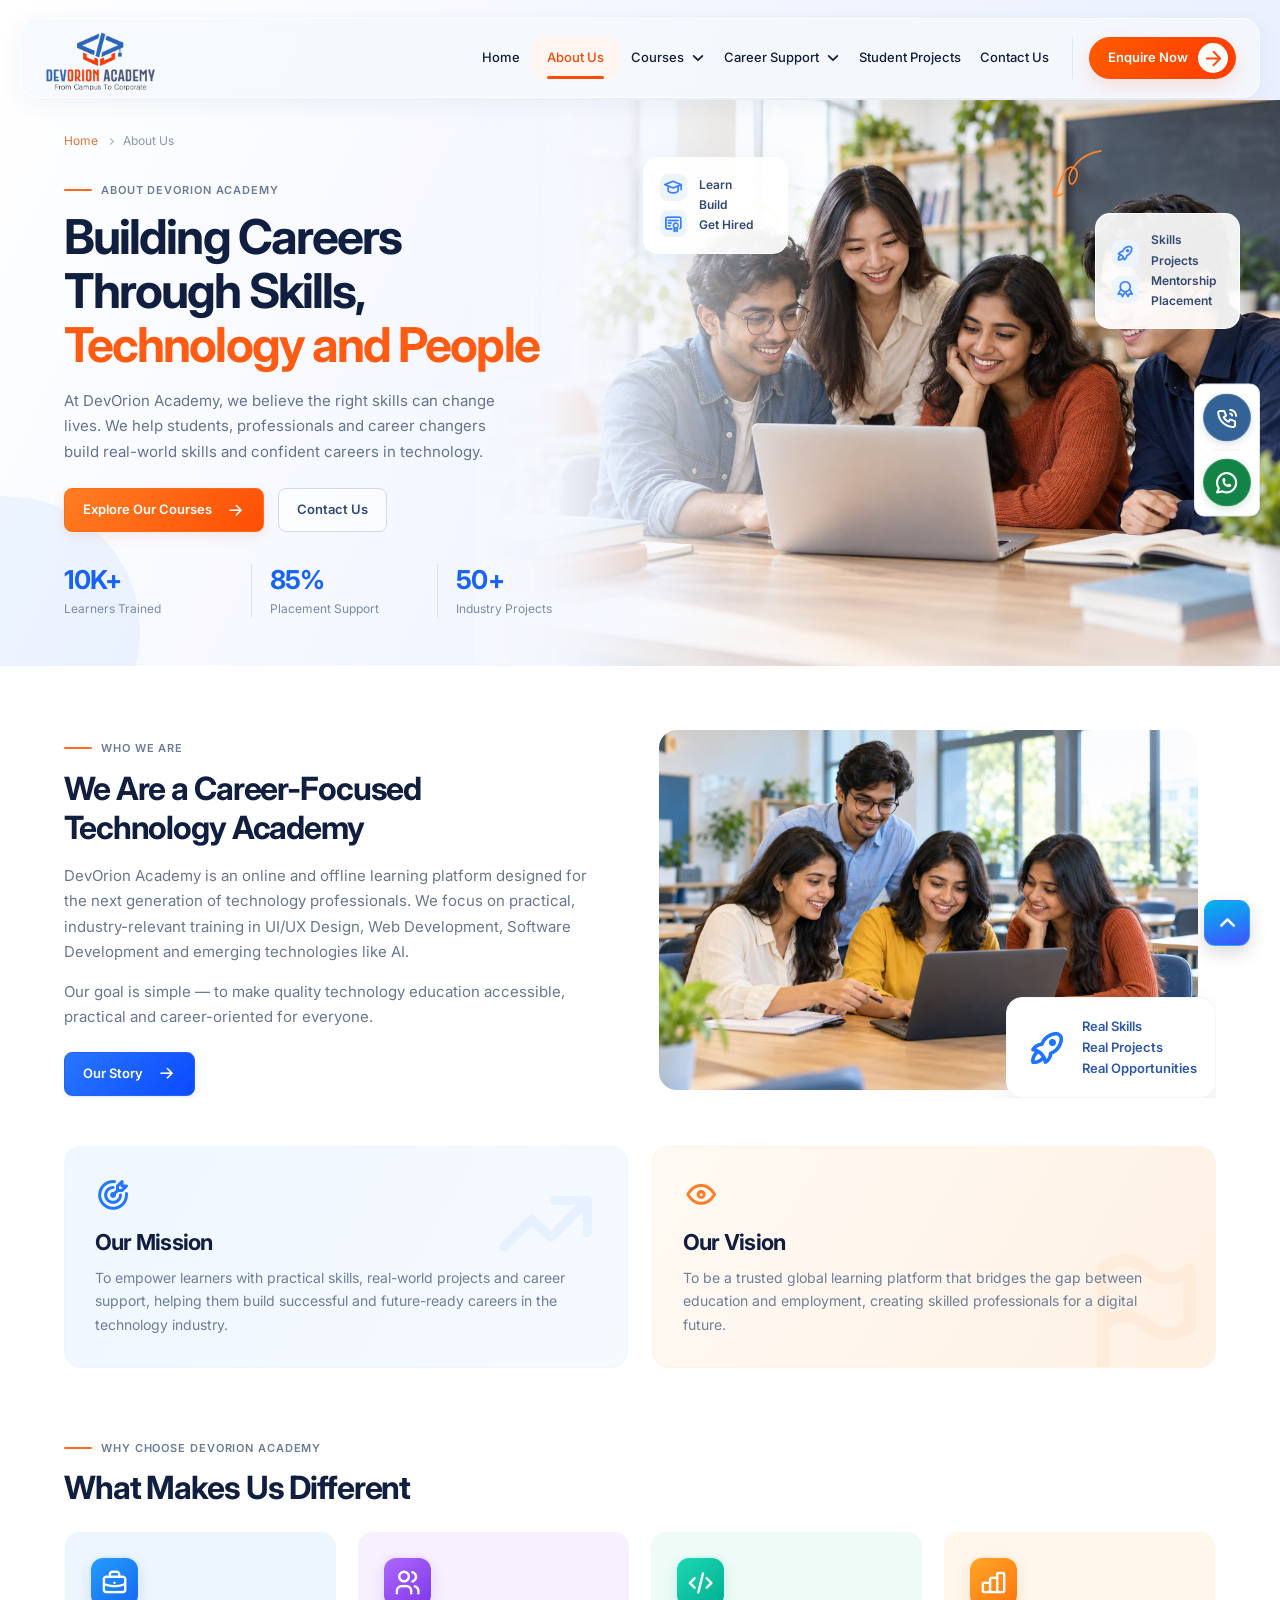
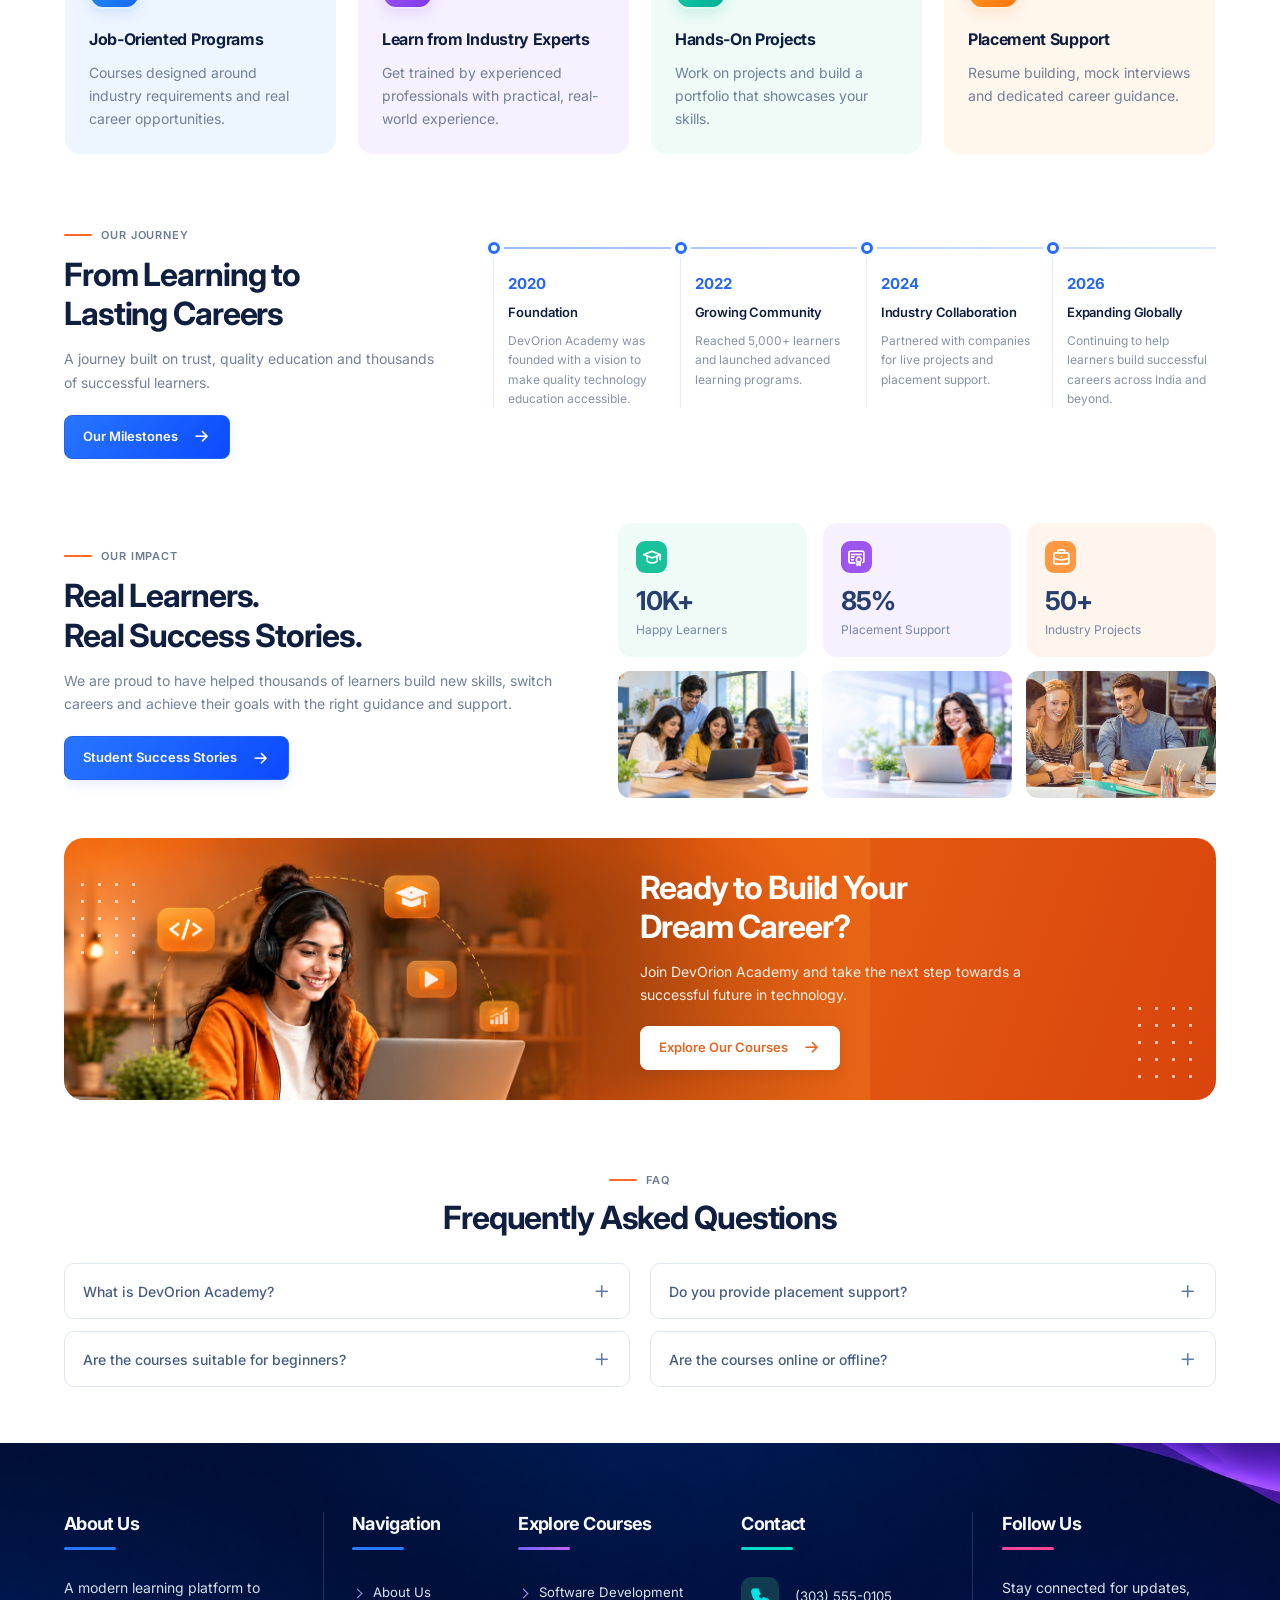
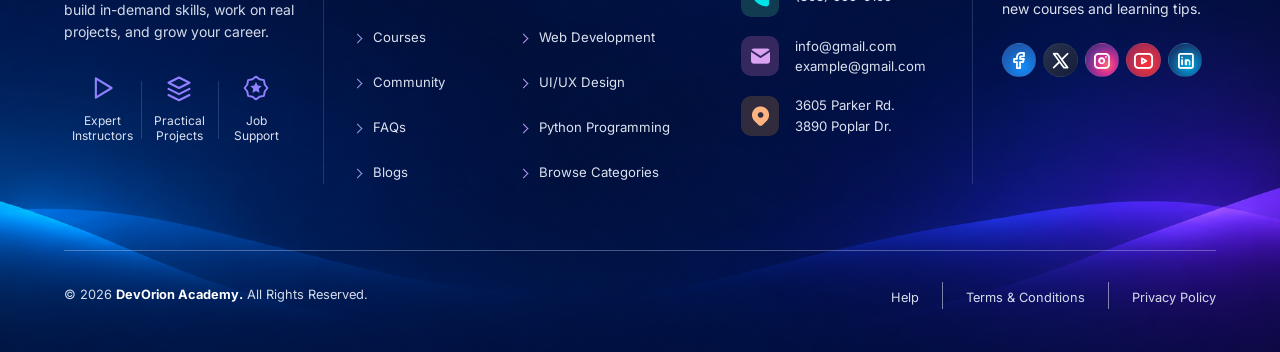
==== about.html @ 68335721 "first commit" ====
<!doctype html>
<html lang="en">
<head>
    <meta charset="UTF-8">
    <meta name="viewport" content="width=device-width, initial-scale=1.0">
    <meta name="description" content="Get to know DevOrion Academy, a career-focused technology academy helping learners build practical skills, real projects and confident careers.">
    <title>About Us | DevOrion Academy</title>
    <link rel="shortcut icon" href="assets/images/fav.png" type="image/x-icon">
    <link rel="stylesheet" href="assets/css/style.min.css">
    <link rel="stylesheet" href="assets/css/custom.css">
    <link rel="stylesheet" href="assets/css/brand-theme.css">
    <link rel="stylesheet" href="assets/css/header.css">
    <link rel="stylesheet" href="assets/css/footer.css">
    <link rel="stylesheet" href="assets/css/quick-contact.css">
    <link rel="stylesheet" href="assets/css/about-page.css">
    <link rel="stylesheet" href="assets/css/page-loader.css">
    <script src="assets/js/header.js" defer></script>
    <script src="assets/js/about-page.js" defer></script>
</head>
<body class="about-page">
    <!-- Shared page loader -->
    <div id="site-loader" class="site-loader" role="status" aria-live="polite" hidden>
        <div class="site-loader__content">
            <div class="site-loader__visual" aria-hidden="true"><span class="site-loader__orbit"></span><span class="site-loader__mark"><svg viewBox="0 0 64 64" fill="none"><path d="M22 19 9 32l13 13M42 19l13 13-13 13" stroke="#e8f2ff" stroke-width="4" stroke-linecap="round" stroke-linejoin="round"/><path d="m37 14-10 36" stroke="#ff9b61" stroke-width="4" stroke-linecap="round"/></svg></span></div>
            <span class="site-loader__brand">Devorion <span>Academy</span></span>
            <span class="site-loader__tagline">From Campus To Corporate</span>
            <div class="site-loader__progress" aria-hidden="true"></div>
            <span class="site-loader__status">Preparing your learning experience</span>
        </div>
    </div>
    <script src="assets/js/page-loader.js"></script>
    <a class="about-skip-link" href="#about-main">Skip to About Us</a>
    <button type="button" class="scrollToTop d-center" aria-label="Back to top"><svg viewBox="0 0 24 24" fill="none" aria-hidden="true"><path d="m6 14 6-6 6 6" stroke="currentColor" stroke-width="2.5" stroke-linecap="round" stroke-linejoin="round"/></svg></button>
    <!-- header-section start -->
    <header class="header-section header-scrollfixed academy-header">
        <div class="one__header academy-header__bar">
            <nav class="academy-nav" aria-label="Main navigation">
                <a href="index.html" class="header-logo" aria-label="Devorion Academy home">
                    <img src="assets/images/logo-dev1.png" alt="Devorion Academy" width="641" height="366">
                </a>
                <button class="academy-nav__toggle" type="button" aria-label="Open navigation" aria-expanded="false" aria-controls="academy-primary-menu">
                    <svg class="academy-nav__menu-icon" viewBox="0 0 24 24" fill="none" aria-hidden="true"><path d="M4 6H20M4 12H20M4 18H20" stroke="currentColor" stroke-width="2" stroke-linecap="round"/></svg>
                    <svg class="academy-nav__close-icon" viewBox="0 0 24 24" fill="none" aria-hidden="true"><path d="M6 6L18 18M18 6L6 18" stroke="currentColor" stroke-width="2" stroke-linecap="round"/></svg>
                </button>
                <div id="academy-primary-menu" class="academy-nav__content">
                    <ul class="academy-nav__links">
                        <li><a class="academy-nav__link" href="index.html">Home</a></li>
                        <li><a class="academy-nav__link" href="about.html" aria-current="page">About Us</a></li>
                        <li>
                            <details class="academy-nav__dropdown">
                                <summary class="academy-nav__link">Courses <svg class="academy-nav__chevron" viewBox="0 0 16 16" fill="none" aria-hidden="true"><path d="M3 5.5L8 10.5L13 5.5" stroke="currentColor" stroke-width="2" stroke-linecap="round" stroke-linejoin="round"/></svg></summary>
                                <ul class="academy-nav__submenu">
                                    <li><a href="index.html#courses">Explore All Courses</a></li>
                                    <li><a href="software-development.html">Software Development</a></li>
                                    <li><a href="index.html#course-web">Web Development</a></li>
                                    <li><a href="index.html#course-ux">UI/UX Design</a></li>
                                    <li><a href="index.html#course-python">Python Programming</a></li>
                                    <li><a href="index.html#course-design">Web Design</a></li>
                                    <li><a href="index.html#course-react">React Development</a></li>
                                </ul>
                            </details>
                        </li>
                        <li>
                            <details class="academy-nav__dropdown">
                                <summary class="academy-nav__link">Career Support <svg class="academy-nav__chevron" viewBox="0 0 16 16" fill="none" aria-hidden="true"><path d="M3 5.5L8 10.5L13 5.5" stroke="currentColor" stroke-width="2" stroke-linecap="round" stroke-linejoin="round"/></svg></summary>
                                <ul class="academy-nav__submenu">
                                    <li><a href="index.html#learning-paths">Find Your Learning Path</a></li>
                                    <li><a href="contact.html#contact-form">Speak to an Advisor</a></li>
                                </ul>
                            </details>
                        </li>
                        <li><a class="academy-nav__link" href="student-projects.html">Student Projects</a></li>
                        <li><a class="academy-nav__link" href="contact.html">Contact Us</a></li>
                    </ul>
                    <div class="academy-nav__actions">
                        <a class="academy-nav__enquire" href="contact.html#contact-form">Enquire Now <span class="academy-nav__enquire-icon" aria-hidden="true"><svg viewBox="0 0 24 24" fill="none"><path d="M5 12H19M12 5L19 12L12 19" stroke="currentColor" stroke-width="2" stroke-linecap="round" stroke-linejoin="round"/></svg></span></a>
                    </div>
                </div>
            </nav>
        </div>
    </header>
    <!-- header-section end -->
    <main id="about-main" class="academy-about">
        <section class="about-hero" aria-labelledby="about-page-title">
            <div class="about-hero__visual">
                <img src="assets/images/about-page/hero.jpg" alt="Four learners collaborating on a project around a laptop" width="1536" height="1024" fetchpriority="high">
                <div class="about-hero-card about-hero-card--learn" aria-hidden="true"><span class="about-hero-card__icons"><i class="ti ti-school"></i><i class="ti ti-certificate"></i></span><div><strong>Learn</strong><strong>Build</strong><strong>Get Hired</strong></div></div>
                <div class="about-hero-card about-hero-card--skills" aria-hidden="true"><span class="about-hero-card__icons"><i class="ti ti-rocket"></i><i class="ti ti-award"></i></span><div><strong>Skills</strong><strong>Projects</strong><strong>Mentorship</strong><strong>Placement</strong></div></div>
                <svg class="about-hero-doodle" viewBox="0 0 70 90" fill="none" aria-hidden="true" focusable="false"><path d="M62 7C34 11 22 34 24 43C27 56 40 32 29 27C18 23 12 47 6 63M6 63L6 52M6 63L17 58" stroke="currentColor" stroke-width="2" stroke-linecap="round" stroke-linejoin="round"/></svg>
            </div>
            <div class="about-container">
                <nav class="about-breadcrumb" aria-label="Breadcrumb"><ol><li><a href="index.html">Home</a></li><li aria-current="page">About Us</li></ol></nav>
                <div class="about-hero__copy">
                    <span class="about-eyebrow">About DevOrion Academy</span>
                    <h1 id="about-page-title">Building Careers<br>Through Skills,<br><span>Technology and People</span></h1>
                    <p class="about-hero__description">At DevOrion Academy, we believe the right skills can change lives. We help students, professionals and career changers build real-world skills and confident careers in technology.</p>
                    <div class="about-hero__actions"><a class="about-button" href="index.html#courses">Explore Our Courses<i class="ti ti-arrow-right" aria-hidden="true"></i></a><a class="about-button about-button--outline" href="contact.html">Contact Us</a></div>
                    <ul class="about-hero__stats" aria-label="Our community"><li><strong>10K+</strong><small>Learners Trained</small></li><li><strong>85%</strong><small>Placement Support</small></li><li><strong>50+</strong><small>Industry Projects</small></li></ul>
                </div>
            </div>
        </section>
        <section id="about-story" class="about-story about-section about-container" aria-labelledby="about-story-title">
            <div class="about-story__copy"><span class="about-eyebrow">Who We Are</span><h2 id="about-story-title">We Are a Career-Focused Technology Academy</h2><p>DevOrion Academy is an online and offline learning platform designed for the next generation of technology professionals. We focus on practical, industry-relevant training in UI/UX Design, Web Development, Software Development and emerging technologies like AI.</p><p>Our goal is simple &mdash; to make quality technology education accessible, practical and career-oriented for everyone.</p><a class="about-button about-button--blue" href="#about-journey">Our Story<i class="ti ti-arrow-right" aria-hidden="true"></i></a></div>
            <div class="about-story__visual"><img src="assets/images/about-page/story.jpg" alt="Learners discussing their work with a mentor in a bright classroom" width="1536" height="1024" loading="lazy" decoding="async"><div class="about-story__badge"><i class="ti ti-rocket" aria-hidden="true"></i><div><strong>Real Skills</strong><strong>Real Projects</strong><strong>Real Opportunities</strong></div></div></div>
        </section>
        <section class="about-principles about-container" aria-label="Our mission and vision">
            <article class="about-principle"><i class="ti ti-target-arrow about-principle__icon" aria-hidden="true"></i><i class="ti ti-trending-up about-principle__decoration" aria-hidden="true"></i><h3>Our Mission</h3><p>To empower learners with practical skills, real-world projects and career support, helping them build successful and future-ready careers in the technology industry.</p></article>
            <article class="about-principle about-principle--vision"><i class="ti ti-eye about-principle__icon" aria-hidden="true"></i><i class="ti ti-flag about-principle__decoration" aria-hidden="true"></i><h3>Our Vision</h3><p>To be a trusted global learning platform that bridges the gap between education and employment, creating skilled professionals for a digital future.</p></article>
        </section>
        <section class="about-difference about-section about-container" aria-labelledby="about-difference-title"><span class="about-eyebrow">Why Choose DevOrion Academy</span><h2 id="about-difference-title">What Makes Us Different</h2><div class="about-feature-grid">
<article class="about-feature about-feature--programs"><span class="about-feature__icon"><i class="ti ti-briefcase" aria-hidden="true"></i></span><h3>Job-Oriented Programs</h3><p>Courses designed around industry requirements and real career opportunities.</p></article>
<article class="about-feature about-feature--experts"><span class="about-feature__icon"><i class="ti ti-users" aria-hidden="true"></i></span><h3>Learn from Industry Experts</h3><p>Get trained by experienced professionals with practical, real-world experience.</p></article>
<article class="about-feature about-feature--projects"><span class="about-feature__icon"><i class="ti ti-code" aria-hidden="true"></i></span><h3>Hands-On Projects</h3><p>Work on projects and build a portfolio that showcases your skills.</p></article>
<article class="about-feature about-feature--support"><span class="about-feature__icon"><i class="ti ti-chart-bar" aria-hidden="true"></i></span><h3>Placement Support</h3><p>Resume building, mock interviews and dedicated career guidance.</p></article>
        </div></section>
        <section id="about-journey" class="about-journey about-section about-container" aria-labelledby="about-journey-title">
            <div class="about-journey__copy"><span class="about-eyebrow">Our Journey</span><h2 id="about-journey-title">From Learning to<br>Lasting Careers</h2><p>A journey built on trust, quality education and thousands of successful learners.</p><a class="about-button about-button--blue" href="#about-timeline">Our Milestones<i class="ti ti-arrow-right" aria-hidden="true"></i></a></div>
            <ol id="about-timeline" class="about-timeline" tabindex="-1" aria-label="Academy milestones">
<li><span class="about-timeline__year">2020</span><h3>Foundation</h3><p>DevOrion Academy was founded with a vision to make quality technology education accessible.</p></li>
<li><span class="about-timeline__year">2022</span><h3>Growing Community</h3><p>Reached 5,000+ learners and launched advanced learning programs.</p></li>
<li><span class="about-timeline__year">2024</span><h3>Industry Collaboration</h3><p>Partnered with companies for live projects and placement support.</p></li>
<li><span class="about-timeline__year">2026</span><h3>Expanding Globally</h3><p>Continuing to help learners build successful careers across India and beyond.</p></li>
            </ol>
        </section>
        <section class="about-impact about-section about-container" aria-labelledby="about-impact-title">
            <div class="about-impact__copy"><span class="about-eyebrow">Our Impact</span><h2 id="about-impact-title">Real Learners.<br>Real Success Stories.</h2><p>We are proud to have helped thousands of learners build new skills, switch careers and achieve their goals with the right guidance and support.</p><a class="about-button about-button--blue" href="full-stack-web-development.html#course-reviews">Student Success Stories<i class="ti ti-arrow-right" aria-hidden="true"></i></a></div>
            <div class="about-impact__visual"><ul class="about-impact__numbers" aria-label="Academy impact"><li class="about-impact__stat"><i class="ti ti-school" aria-hidden="true"></i><strong>10K+</strong><small>Happy Learners</small></li><li class="about-impact__stat"><i class="ti ti-certificate" aria-hidden="true"></i><strong>85%</strong><small>Placement Support</small></li><li class="about-impact__stat"><i class="ti ti-briefcase" aria-hidden="true"></i><strong>50+</strong><small>Industry Projects</small></li></ul><div class="about-impact__gallery"><img src="assets/images/about-page/story.jpg" alt="Learners collaborating on a practical project" width="1536" height="1024" loading="lazy" decoding="async"><img class="about-impact__solo" src="assets/images/software-development/hero.jpg" alt="A learner working confidently on her laptop" width="1536" height="1024" loading="lazy" decoding="async"><img src="assets/images/common/stu-community.jpg" alt="A group sharing ideas and learning together" width="1600" height="497" loading="lazy" decoding="async"></div></div>
        </section>
        <div class="about-container"><section class="about-career" aria-labelledby="about-career-title"><div class="about-career__visual"><img src="assets/images/banner/course-finder.jpg" alt="A student learning online with a laptop and headset" width="2175" height="723" loading="lazy" decoding="async"></div><div class="about-career__copy"><h2 id="about-career-title">Ready to Build Your<br>Dream Career?</h2><p>Join DevOrion Academy and take the next step towards a successful future in technology.</p><a class="about-button" href="index.html#courses">Explore Our Courses<i class="ti ti-arrow-right" aria-hidden="true"></i></a></div></section></div>
        <section id="about-faq" class="about-faq-section about-container" aria-labelledby="about-faq-title"><div class="about-faq-section__heading"><span class="about-eyebrow">FAQ</span><h2 id="about-faq-title">Frequently Asked Questions</h2></div><div class="about-faq-grid">
<details class="about-faq"><summary>What is DevOrion Academy?<i class="ti ti-plus" aria-hidden="true"></i></summary><p>DevOrion Academy is a career-focused technology learning platform. Our programs combine practical training, projects and career guidance in web development, software development, design and emerging technologies.</p></details>
<details class="about-faq"><summary>Do you provide placement support?<i class="ti ti-plus" aria-hidden="true"></i></summary><p>Our career support includes resume preparation, mock interviews, project guidance and placement assistance. Contact the academy to discuss the support available for your chosen program.</p></details>
<details class="about-faq"><summary>Are the courses suitable for beginners?<i class="ti ti-plus" aria-hidden="true"></i></summary><p>Yes. Our learning paths include beginner-friendly foundations as well as advanced topics. Explore the course details to find a program that matches your current experience and goals.</p></details>
<details class="about-faq"><summary>Are the courses online or offline?<i class="ti ti-plus" aria-hidden="true"></i></summary><p>Learning formats depend on the program and batch. Contact our team to confirm the available online or classroom learning options, schedules and location details.</p></details>
        </div></section>
    </main>
    <nav class="quick-contact" aria-label="Quick contact">
        <a class="quick-contact__button quick-contact__button--call" href="tel:+919876543210" aria-label="Call DevOrion Academy at +91 98765 43210" title="Call us"><i class="ti ti-phone-call" aria-hidden="true"></i></a>
        <span class="quick-contact__divider" aria-hidden="true"></span>
        <a class="quick-contact__button quick-contact__button--whatsapp" href="https://wa.me/919876543210" target="_blank" rel="noopener noreferrer" aria-label="Chat with DevOrion Academy on WhatsApp (opens in a new tab)" title="Chat on WhatsApp"><i class="ti ti-brand-whatsapp" aria-hidden="true"></i></a>
    </nav>
    <!-- footer Start -->
    <footer class="site-footer">
        <div class="site-footer__top">
            <div class="site-footer__container">
                <div class="site-footer__grid">
                    <div class="site-footer__brand site-footer__column">
                        <h2 id="footer-about-title" class="site-footer__about-title">About Us</h2>
                        <p class="site-footer__description">A modern learning platform to build in-demand skills, work on real projects, and grow your career.</p>
                        <ul class="site-footer__benefits" aria-label="Learning benefits">
                            <li><svg viewBox="0 0 32 32" fill="none" aria-hidden="true"><path d="m9 5 18 11L9 27V5Z" stroke="currentColor" stroke-width="2.4" stroke-linejoin="round"/></svg><span>Expert<br>Instructors</span></li>
                            <li><svg viewBox="0 0 32 32" fill="none" aria-hidden="true"><path d="m4 10 12-6 12 6-12 6-12-6Zm0 7 12 6 12-6M4 24l12 6 12-6" stroke="currentColor" stroke-width="2.4" stroke-linecap="round" stroke-linejoin="round"/></svg><span>Practical<br>Projects</span></li>
                            <li><svg viewBox="0 0 32 32" fill="none" aria-hidden="true"><path d="m16 3 4 3 5 1 1 5 3 4-3 4-1 5-5 1-4 3-4-3-5-1-1-5-3-4 3-4 1-5 5-1 4-3Z" stroke="currentColor" stroke-width="2.2" stroke-linejoin="round"/><path d="m16 9 2 4 4.5.7-3.3 3.2.8 4.5-4-2.1-4 2.1.8-4.5-3.3-3.2L14 13l2-4Z" fill="currentColor"/></svg><span>Job<br>Support</span></li>
                        </ul>
                    </div>
                    <nav class="site-footer__column site-footer__column--navigation" aria-labelledby="footer-navigation-title">
                        <h2 id="footer-navigation-title">Navigation</h2>
                        <ul class="site-footer__links">
                            <li><a href="about.html">About Us</a></li>
                            <li><a href="index.html#courses">Courses</a></li>
                            <li><a href="community.html">Community</a></li>
                            <li><a href="faq.html">FAQs</a></li>
                            <li><a href="blog-grid.html">Blogs</a></li>
                        </ul>
                    </nav>
                    <nav class="site-footer__column site-footer__column--courses" aria-labelledby="footer-courses-title">
                        <h2 id="footer-courses-title">Explore Courses</h2>
                        <ul class="site-footer__links">
                            <li><a href="software-development.html#software-courses">Software Development</a></li>
                            <li><a href="index.html#course-web">Web Development</a></li>
                            <li><a href="index.html#course-ux">UI/UX Design</a></li>
                            <li><a href="index.html#course-python">Python Programming</a></li>
                            <li><a href="index.html#learning-paths">Browse Categories</a></li>
                        </ul>
                    </nav>
                    <section id="contact" class="site-footer__column site-footer__column--contact" aria-labelledby="footer-contact-title">
                        <h2 id="footer-contact-title">Contact</h2>
                        <ul class="site-footer__contacts">
                            <li><span class="site-footer__contact-icon site-footer__contact-icon--phone"><i class="ti ti-phone-filled" aria-hidden="true"></i></span><a href="tel:+13035550105">(303) 555-0105</a></li>
                            <li><span class="site-footer__contact-icon site-footer__contact-icon--email"><i class="ti ti-mail-filled" aria-hidden="true"></i></span><div><a href="mailto:info@gmail.com">info@gmail.com</a><a href="mailto:example@gmail.com">example@gmail.com</a></div></li>
                            <li><span class="site-footer__contact-icon site-footer__contact-icon--address"><i class="ti ti-map-pin-filled" aria-hidden="true"></i></span><p>3605 Parker Rd.<br>3890 Poplar Dr.</p></li>
                        </ul>
                    </section>
                    <section class="site-footer__column site-footer__column--social" aria-labelledby="footer-social-title">
                        <h2 id="footer-social-title">Follow Us</h2>
                        <p class="site-footer__social-description">Stay connected for updates, new courses and learning tips.</p>
                        <ul class="site-footer__socials">
                            <li><a class="site-footer__social--facebook" href="javascript:void(0)" aria-label="Facebook"><i class="ti ti-brand-facebook" aria-hidden="true"></i></a></li>
                            <li><a class="site-footer__social--x" href="javascript:void(0)" aria-label="X (Twitter)"><i class="ti ti-brand-x" aria-hidden="true"></i></a></li>
                            <li><a class="site-footer__social--instagram" href="javascript:void(0)" aria-label="Instagram"><i class="ti ti-brand-instagram" aria-hidden="true"></i></a></li>
                            <li><a class="site-footer__social--youtube" href="javascript:void(0)" aria-label="YouTube"><i class="ti ti-brand-youtube" aria-hidden="true"></i></a></li>
                            <li><a class="site-footer__social--linkedin" href="javascript:void(0)" aria-label="LinkedIn"><i class="ti ti-brand-linkedin" aria-hidden="true"></i></a></li>
                        </ul>
                    </section>
                </div>
            </div>
        </div>
        <div class="site-footer__container site-footer__bottom">
            <p>&copy; 2026 <a href="index.html">DevOrion Academy.</a> All Rights Reserved.</p>
            <ul class="site-footer__legal">
                <li><a href="contact.html">Help</a></li>
                <li><a href="privacy.html">Terms &amp; Conditions</a></li>
                <li><a href="privacy.html">Privacy Policy</a></li>
            </ul>
        </div>
    </footer>
    <!-- footer end -->
</body>
</html>
---- assets/css/style.min.css ----
@import"bootstrap.min.css";@import"plugins/fontawesome.min.css";@import"plugins/nice-select.css";@import"plugins/quill.snow.css";@import"plugins/magnific-popup.css";@import"plugins/swiper.min.css";@import"plugins/jquery-ui-min.css";@import"plugins/odometer-min.css";@import"plugins/materialicons.css";@import"plugins/animate.css";@import"plugins/aos.css";@import"plugins/tabler-icons.min.css";@import"https://fonts.googleapis.com/css2?family=Inter:wght@400;500;600;700&amp;display=swap";:root{--body-font: "Inter", sans-serif;--transition: all 0.5s ease-in-out;--p1: #DFFF5E;--p1-border: rgba(223, 255, 94, 0.3);--s1: #FFC700;--s2: #2FA75F;--s3: #F05D5D;--tw: #FFFFFF;--n0: #FFFFFF;--n1: #071431;--n10: #FAFAFB;--n20: #F5F6F7;--n30: #EBECEF;--n40: #DFE0E4;--n50: #C1C4CC;--n60: #B2B6BF;--n70: #A6AAB5;--n80: #979CA8;--n90: #888E9C;--n100: #798090;--n200: #6A7283;--n300: #5B6477;--n400: #4F586D;--n500: #404A60;--n600: #343E56;--n700: #222E48;--n800: #13203B;--n900: #071;--n700: #222E48;--bg1: #1C1D20;--bg2: #262629;--header: rgba(223, 255, 94, 0.08);--gradient-p1: linear-gradient(90deg, rgba(12, 169, 64, 0.08) 0.68%, rgba(236, 88, 88, 0.08) 100%);--box-shadow: 0px 5.12694px 25.6347px 0px rgba(0, 0, 0, 0.08);--sbox-shadow-p1: 0px 6px 30px 0px rgba(0, 0, 0, 0.08)}.display-one{font-size:120px}.display-two{font-size:96px}.display-three{font-size:76px}.display-four{font-size:60px}.display-five{font-size:56px}.display-six{font-size:48px}.pragraph{font-size:18px}@media(max-width: 575px){.pragraph{font-size:16px}}.fs-one,h1,h1>a{font-size:76px;font-weight:600 !important}.fs-two,h2,h2>a{font-size:57px;font-weight:600 !important}.fs-three,h3,h3>a{font-size:43px;font-weight:600 !important}.fs-four,h4,h4>a{font-size:32px;font-weight:600 !important}.fs-five,h5,h5>a{font-size:24px;line-height:150%;font-weight:600 !important}.fs-six,h6,h6>a{font-size:18px;line-height:150%;font-weight:600 !important}.fs-seven{font-size:16px;line-height:150%}.fs-eight{font-size:14px;line-height:150%}.fs-nine{font-size:12px !important;line-height:150%}.fs20{font-size:20px !important;line-height:1.4}@media(max-width: 1199px){.fs20{font-size:16px !important;line-height:1.4}}@media(max-width: 575px){.fs20{font-size:16px !important;line-height:1.4}}.fs18{font-size:18px;line-height:1.5}.fs-22{font-size:22px}table thead tr th{font-size:18px;line-height:150%}a,p,button,span,label,li{font-size:16px;line-height:150%}@media(max-width: 1199px){h1,h1>a{font-size:57px;line-height:74.1px}h2,h2>a{font-size:43px;line-height:55.9px}.preloader{background-size:30%}}.pt-120{padding-top:120px}.pt120{padding-top:120px}.pb120{padding-bottom:120px}.pb-120{padding-bottom:120px}@media(max-width: 1199px){.display-one{font-size:72px;line-height:86.4px}.display-two{font-size:64px;line-height:76.8px}.display-three{font-size:56px;line-height:67.2px}.display-four{font-size:48px;line-height:46.4px}.display-five{font-size:42px;line-height:54.6px}.display-six{font-size:32px;line-height:38.4px}.fs-one,h1,h1>a{font-size:40px;line-height:48px}.fs-two,h2,h2>a{font-size:32px;line-height:38.4px}.fs-three,h3,h3>a{font-size:24px;line-height:31.2px}.fs-four,h4,h4>a{font-size:20px;line-height:26px}.fs-five,h5,h5>a{font-size:18px;line-height:20.8px}.fs-six,h6,h6>a{font-size:16px;line-height:18.8px}.fs-seven{font-size:14px;line-height:24.8px}.fs-eight{font-size:12px;line-height:18px}table thead tr th{font-size:15px;line-height:20.8px}a,p,span,button,label,li{font-size:14px;line-height:22px}.pt-120{padding-top:60px}.pb-120{padding-bottom:60px}.banner-section .overlay .sec-img{display:none}.banner-section .banner-content{padding:80px 0 90px}}@media(max-width: 575px){.display-one{font-size:56px;line-height:67.2px}.display-two{font-size:48px;line-height:46.4px}.display-three{font-size:42px;line-height:54.6px}.display-four{font-size:32px;line-height:38.4px}.display-five{font-size:24px;line-height:31.2px}.display-six{font-size:32px;line-height:38.4px}.pt-120{padding-top:50px}.pb-120{padding-bottom:50px}}html{scroll-behavior:smooth}body{font-family:var(--body-font);background-color:var(--n0);color:rgb(var(--n2));font-size:18px;line-height:150%;padding:0;margin:0;font-weight:400;overflow-x:hidden;position:relative}section,footer{overflow:hidden}.over{overflow:hidden !important}a,p,button,span,label,li{margin:0;font-family:var(--body-font);color:var(--n700);font-weight:400}a i,p i,button i,span i,label i,li i{font-weight:400}a{text-decoration:none;outline:none;color:var(--n0);transition:var(--transition)}a:focus,a:hover{text-decoration:none;outline:none;color:var(--n700)}a i{font-weight:400}h1,h1>a,h2,h2>a,h3,h3>a,h4,h4>a,h5,h5>a,h6,h6>a,.display-one,.display-two,.display-three,.display-four,.display-five,.display-six,.heading{font-family:var(--body-font);color:rgba(var(--n2), 1);font-weight:600;padding:0;margin:0;line-height:128%;display:block;transition:var(--transition)}h1 span,h1>a span,h2 span,h2>a span,h3 span,h3>a span,h4 span,h4>a span,h5 span,h5>a span,h6 span,h6>a span,.display-one span,.display-two span,.display-three span,.display-four span,.display-five span,.display-six span,.heading span{font-size:inherit;font-family:inherit;color:inherit;line-height:inherit;font-weight:inherit}h1 i,h1>a i,h2 i,h2>a i,h3 i,h3>a i,h4 i,h4>a i,h5 i,h5>a i,h6 i,h6>a i,.display-one i,.display-two i,.display-three i,.display-four i,.display-five i,.display-six i,.heading i{font-weight:400}img{max-width:100%;height:auto}ul,ol{padding:0;margin:0;list-style:none}ul li,ol li{font-size:inherit;font-weight:inherit}button{border:none;cursor:pointer;font-size:18px;line-height:150%;padding:0;background-color:rgba(0,0,0,0)}input,textarea{padding:12px 20px;color:rgba(var(--n2), 1);width:100%;font-family:var(--body-font);outline-color:rgba(0,0,0,0);font-size:14px;border-radius:6px;background-color:rgba(0,0,0,0);border:1px solid rgba(var(--n4), 0.3)}input::-moz-placeholder, textarea::-moz-placeholder{font-size:16px}input::placeholder,textarea::placeholder{font-size:16px}input:focus,textarea:focus{outline:1px solid var(--s2);box-shadow:none;border:1px solid rgba(0,0,0,0)}::-moz-placeholder{color:var(--n100);font-size:14px}::placeholder{color:var(--n100);font-size:14px}.btn__v4{min-width:52px;height:52px;border-radius:50%;background:var(--bg1);border:4px solid var(--p1)}@media(min-width: 991px){.container1600{max-width:1600px;margin:0 auto}}.s2-clrbase-dot::before{background:var(--s2) !important;width:4px !important;height:4px !important}.cmn-dot{position:relative;display:flex;align-items:center;gap:10px;padding-left:15px}.cmn-dot::before{position:absolute;left:0;content:"";width:6px;height:6px;background:var(--n700);border-radius:50%}.cmn-dot.alt{align-items:flex-start}.cmn-dot.alt::before{top:10px}.cmn-dot2{position:relative;display:flex;align-items:center;gap:10px;padding-left:19px}.cmn-dot2::before{position:absolute;left:0;content:"";width:4px;height:4px;background:var(--n700);border-radius:50%}.cmn-dot2.alt{align-items:flex-start}.cmn-dot2.alt::before{top:10px}@media(max-width: 1199px){.cmn-dot2{padding-left:10px}}@media(min-width: 991px){.topfixed{position:sticky;top:120px}}@media(min-width: 991px){.topfixed2{position:sticky;top:350px}}@media(min-width: 991px){.event-fixed{transform:translateY(-120px);position:sticky;top:240px}}.plan-bb{border-bottom:1px solid #303426}input::-webkit-outer-spin-button,input::-webkit-inner-spin-button{-webkit-appearance:none;margin:0}input[type=number]{-moz-appearance:textfield}input[type=checkbox]{width:initial;height:initial}select{padding:10px 20px;border:none;cursor:pointer;outline:none}.max-auto{max-width:100%}.max61{max-width:661px}.max-un{max-width:unset}.quote{width:56px;min-width:56px;height:56px;background:var(--n20)}@media(max-width: 1199px){.quote{width:42px;min-width:42px;height:42px}}@media(min-width: 1400px){.max-xxl-un{max-width:unset}}@media(min-width: 1200px){.max-xl-un{max-width:unset}}@media(min-width: 992px){.max-lg-un{max-width:unset}}@media(min-width: 768px){.max-md-un{max-width:unset}}.d-rtl{direction:rtl}.collapsing{transition:var(--transition)}.tl__posi{position:absolute !important;top:0;left:0}.tr__posi{position:absolute !important;top:0;right:0}.bl__posi{position:absolute !important;bottom:0;left:0}.br__posi{position:absolute !important;bottom:0;right:0}.posi-center{position:absolute;top:50%;left:50%;transform:translate(-50%, -50%)}.srgba{background:rgba(223,255,94,.4)}.edu-border{border-bottom:1px solid rgba(223,255,94,.087)}.p1-color{color:var(--p1) !important}.p1-border{color:var(--p1)}.p1-bg{background:var(--p1)}.s1-color{color:var(--s1)}.s2-color{color:var(--s2)}.s3-color{color:var(--s3)}.s2-border{border:1px solid var(--s2)}.s1-bg{background:var(--s1) !important}.s2-bg{background:var(--s2) !important}.n0-color{color:var(--n0)}.n0-bg{background-color:var(--n0) !important}.n0border{border:1px solid var(--n0)}.n1-color{color:var(--n1) !important}.n10-color{color:var(--n10)}.n10-bg{background:var(--n10) !important}.n20-color{color:var(--n20)}.n20-bg{background:var(--n20) !important}.n30-color{color:var(--n30)}.n30-border{border:1px solid var(--n30);transition:all .4s}.n30-border:hover{border-color:var(--s2) !important}.n40-color{color:var(--n40)}.n40border{border:1px solid var(--n40);transition:all .4s}.n40border:hover{border-color:var(--s2) !important}.bb-n40dash{border-bottom:1px dashed var(--n40)}.bb-n40solid{border-bottom:1px solid var(--n40)}.tb-n40dash{border-top:1px dashed var(--n40)}.n50-color{color:var(--n50)}.bb-n50dash{border-bottom:1px dashed var(--n50)}.tb-n50dash{border-top:1px dashed var(--n50)}.n60-color{color:var(--n60)}.n70-color{color:var(--n70)}.n80-color{color:var(--n80)}.n90-color{color:var(--n90)}.n100-color{color:var(--n100)}.n200-color{color:var(--n200)}.n300-color{color:var(--n300)}.n400-color{color:var(--n400)}.n500-color{color:var(--n500)}.n600-color{color:var(--n600)}.n700-color{color:var(--n700)}.n700-bg{background:var(--n700)}.n800-color{color:var(--n800)}.n900-color{color:var(--n900)}.bg1-color{background:var(--bg1) !important}.bg2-color{background:var(--bg2) !important}.border-color{border:1px solid var(--n40)}.header__bg{background:var(--header)}.box-shadow{box-shadow:0px 5.12694px 25.6347px 0px rgba(0,0,0,.08);transition:var(--transition)}.box-shadow:hover{box-shadow:rgba(50,50,105,.15) 0px 2px 5px 0px,rgba(0,0,0,.05) 0px 1px 1px 0px}.box-shadow2{box-shadow:0px 6px 30px 0px rgba(0,0,0,.06)}.box-shadow3{box-shadow:0px 6px 30px 0px rgba(0,0,0,.06)}.gradient-p1{background:var(--gradient-p1)}.scal{overflow:hidden}.scal .mimg{overflow:hidden;transition:all .4s}.scal:hover .mimg{transform:scale(1.01)}.fw_400{font-weight:400 !important}.fw_500{font-weight:500 !important}.fw_600{font-weight:600}.text-gradient{background:var(--gradient-p1);-webkit-background-clip:text;-webkit-text-fill-color:rgba(0,0,0,0)}.mx-ch{max-width:60ch}.p1hover{transition:all .4s}.p1hover:hover{color:var(--p1) !important}.custom-loop-play{position:relative;border-radius:900px;overflow:hidden;width:306px;height:100px;display:flex;align-items:center;justify-content:center}.custom-loop-play video{width:100%;height:100%;border-radius:900px;-o-object-fit:fill;object-fit:fill}.custom-loop-play .popup-video{position:absolute;top:50%;left:50%;z-index:9;transform:translate(-50%, -50%)}.cmn__dropdown .dropdown-menu{inset:unset !important;right:0 !important;top:0 !important;padding:10px 16px}.kewta-btn{transition:all .4s !important;border-radius:100px;border:1px solid var(--n800)}.kewta-btn::before{position:absolute;top:0;left:0;width:100%;height:100%;content:"";background:var(--n800);border-radius:100px;z-index:-1}.kewta-btn::after{position:absolute;bottom:0;top:0;width:0%;height:100%;content:"";background:var(--p1);border-radius:100px;z-index:-1;transition:all .5s}.kewta-btn .kew-text{font-size:16px;font-weight:700;padding:14px 0px 15px 20px;display:block;border-radius:100px;text-align:center;transition:all .4s}.kewta-btn .kew-arrow{position:relative;overflow:hidden;min-width:48px;min-height:48px;display:flex;align-items:center;justify-content:center;border-radius:50%;border-radius:50%;transition:all .4s}.kewta-btn .kew-arrow .kt-one{position:absolute;top:12px !important;left:-30px !important;transition:all .8s}.kewta-btn .kew-arrow .kt-one i,.kewta-btn .kew-arrow .kt-one svg{transition:all .8s;font-size:24px}.kewta-btn .kew-arrow .kt-two{transition:all .8s;position:absolute;top:12px;left:11px}.kewta-btn .kew-arrow .kt-two i,.kewta-btn .kew-arrow .kt-two svg{transition:all .8s;font-size:24px}.kewta-btn:hover{background:var(--p1)}.kewta-btn:hover::after{width:100%}.kewta-btn:hover .kew-text{color:var(--n800)}.kewta-btn:hover .kew-arrow i{color:var(--n800)}.kewta-btn:hover .kew-arrow .kt-one{left:11px !important}.kewta-btn:hover .kew-arrow .kt-two{left:100px !important}.kewta-btn.kewta-alt .kew-arrow{transform:rotate(-40deg)}.kewta-n800:hover .kew-text{color:var(--n800) !important}.cmn-btn{font-size:16px;font-weight:600;transition:var(--transition);text-transform:capitalize;position:relative;cursor:pointer;display:inline-block;white-space:nowrap}.cmn-btn i{position:relative;z-index:1;transition:all .5s}.cmn-btn span{transition:all .4s;position:relative;z-index:1;font-weight:600}.cmn-btn::after,.cmn-btn::before{content:"";position:absolute;transition:var(--transition)}.cmn-btn::before{width:100%;height:100%;background-color:var(--n1);top:5px;border-radius:100px;left:0}.cmn-btn::after{width:100%;height:100%;background-color:var(--p1);top:0;border-radius:100px;left:0}.cmn-btn:active{filter:brightness(0.8)}.cmn-btn:focus,.cmn-btn:hover{color:var(--n0) !important}.cmn-btn:focus span i,.cmn-btn:hover span i{transform:rotate(46deg) !important}.cmn-btn:focus i,.cmn-btn:hover i{color:var(--n0);transform:rotate(46deg)}.cmn-btn:focus span,.cmn-btn:hover span{color:var(--n0) !important}.cmn-btn:focus::before,.cmn-btn:hover::before{background-color:var(--p1)}.cmn-btn:focus::after,.cmn-btn:hover::after{background-color:var(--n1)}.cmn-btn.second-alt::before{top:2px;border:1px solid var(--n700);background-color:rgba(0,0,0,0)}.cmn-btn.second-alt::after{background-color:rgba(0,0,0,0)}.cmn-btn.second-alt:focus i,.cmn-btn.second-alt:hover i{transform:rotate(46deg) !important}.cmn-btn.second-alt:focus::before,.cmn-btn.second-alt:hover::before{border-color:var(--p1);background-color:var(--p1);top:6px}.cmn-btn.second-alt:focus::after,.cmn-btn.second-alt:hover::after{background-color:var(--n1)}.cmn-btn.third-alt{background-color:rgba(0,0,0,0);color:var(--p1);border:1px solid var(--p1)}.cmn-btn.third-alt i{color:var(--p1)}.cmn-btn.third-alt::before,.cmn-btn.third-alt::after{background-color:var(--p1)}.cmn-btn.third-alt:hover i,.cmn-btn.third-alt:focus i,.cmn-btn.third-alt.active i{color:var(--p1)}.cmn-btn.fourth-alt{background-color:rgba(0,0,0,0);color:rgb(var(--n2));border:1px solid var(--n700)}.cmn-btn.fourth-alt::before,.cmn-btn.fourth-alt::after{background-color:var(--p1)}.cmn-btn.fourth-alt:hover,.cmn-btn.fourth-alt.active{color:var(--p1)}.cmn-btn.fourth-alt:hover i,.cmn-btn.fourth-alt.active i{color:var(--p1)}.cmn-btn.fifth-alt{background-color:rgba(0,0,0,0);color:rgb(var(--n2));border:1px solid rgba(var(--n4), 0.3)}.cmn-btn.fifth-alt i{color:var(--p1)}.cmn-btn.fifth-alt::before,.cmn-btn.fifth-alt::after{background-color:var(--p1)}.cmn-btn.fifth-alt:hover,.cmn-btn.fifth-alt:focus,.cmn-btn.fifth-alt.active{color:var(--p1)}.cmn-btn.fifth-alt:hover i,.cmn-btn.fifth-alt:focus i,.cmn-btn.fifth-alt.active i{color:var(--p1)}.cmn-btnblck::after{background:var(--bg2)}.cmn-btnblck:hover::after{background:var(--p1)}.cmn-btnblck:hover span{color:var(--n700) !important}.cmn-btnblck:hover::before{background:var(--bg1)}.cmn-20::after,.cmn-20::before{border-radius:20px}.cmn-btn-cilicon{font-size:16px;font-weight:600;transition:var(--transition);text-transform:capitalize;position:relative;cursor:pointer;display:inline-block;white-space:nowrap}.cmn-btn-cilicon i{position:relative;z-index:1;transition:all .3s}.cmn-btn-cilicon span{transition:all .3s;position:relative;z-index:1;font-weight:600}.cmn-btn-cilicon::after,.cmn-btn-cilicon::before{content:"";position:absolute;transition:var(--transition)}.cmn-btn-cilicon::before{width:100%;height:100%;background-color:var(--n1);top:5px;border-radius:100px;left:0}.cmn-btn-cilicon::after{width:100%;height:100%;background-color:var(--p1);top:0;border-radius:100px;left:0}.cmn-btn-cilicon:active{filter:brightness(0.8)}.cmn-btn-cilicon:focus,.cmn-btn-cilicon:hover{color:var(--n0) !important}.cmn-btn-cilicon:focus span,.cmn-btn-cilicon:hover span{color:var(--n0) !important}.cmn-btn-cilicon:focus i,.cmn-btn-cilicon:hover i{color:var(--n0) !important}.cmn-btn-cilicon:focus::before,.cmn-btn-cilicon:hover::before{background-color:var(--p1)}.cmn-btn-cilicon:focus::after,.cmn-btn-cilicon:hover::after{background-color:var(--n1)}.cmn-btn-cilicon.second-alt::before{top:2px;border:1px solid var(--n700);background-color:rgba(0,0,0,0)}.cmn-btn-cilicon.second-alt::after{background-color:rgba(0,0,0,0)}.cmn-btn-cilicon.second-alt:focus::before,.cmn-btn-cilicon.second-alt:hover::before{border-color:var(--p1);background-color:var(--p1);top:6px}.cmn-btn-cilicon.second-alt:focus::after,.cmn-btn-cilicon.second-alt:hover::after{background-color:var(--n1)}.common__v{position:absolute;top:-1px;left:-1px;width:160px;height:120px}.common__v img{border-bottom-right-radius:80px;height:100%}@media(max-width: 1399px){.common__v img{width:140px;height:100px}}@media(max-width: 1399px){.common__v img{width:132px;height:90px}}.common__r{position:absolute;bottom:0px;right:0px}.common__r .price-text{background:var(--p1);padding:8px 16px;font-size:24px;font-weight:700;color:#000;border-top-left-radius:10px}.marketing-posi{position:absolute;bottom:0px;width:100%;padding:0 20px}.marketing-posi .srgba{background:var(--p1) !important}.border-gradient{border-radius:15px;transition:var(--transition)}.border-gradient:hover{border:1px solid rgba(0,0,0,0)}.file-upload{border-radius:48px;border:1px solid var(--p1)}.file-upload input{display:none}.file-upload .file{cursor:pointer;position:relative}.file-upload .file .file-custom{border-radius:20px}.file-upload .add-file{color:var(--p1)}.btn-popup-animation{width:80px;min-width:80px;height:80px;z-index:0;transition:var(--transition)}.btn-popup-animation i{color:var(--p1)}.btn-popup-animation:before{content:"";position:absolute;width:85%;height:85%;background-color:var(--p1);border-radius:50%;opacity:.6;z-index:-1;animation:pulse 2s ease-out infinite}.btn-popup-animation:after{content:"";position:absolute;width:85%;height:85%;background-color:var(--p1);border-radius:50%;opacity:.6;z-index:-1;animation:pulse 2s 1s ease-out infinite}@keyframes pulse{100%{transform:scale(2);opacity:0}}.circle-text{width:150px;height:150px;border-radius:50%;background-color:var(--s3);border:1px solid var(--n40);position:relative}.circle-text .text{animation:rotate 50s linear infinite;width:100%;height:100%;position:absolute}.circle-text .text p{transform:translate(50%, 5px)}.circle-text .text span{position:absolute;font-size:inherit;font-weight:600;transform-origin:0 70px}.circle-text:hover .text{animation-play-state:paused}.circle-text.second{width:120px;height:120px;background-color:rgba(var(--n2), 1);border-color:rgba(0,0,0,0)}.circle-text.second .text p{transform:translate(50%, 5px)}.circle-text.second .text span{transform-origin:0 55px}.circle-text.third{width:880px;height:880px;border-color:rgba(0,0,0,0)}.circle-text.third .text p{transform:translate(50%, 5px)}.circle-text.third .text span{transform-origin:0 440px}.opa04{opacity:.4}.v-border{background:var(--n40);width:1px;height:25px}.v-line::before{position:absolute;content:"";width:1px;height:96px;background-color:var(--n40)}.v-line.lg::before{height:111px}.v-line.sm::before{height:30px}.v-line.dashed::before{border-right:1px dashed var(--n700);background:rgba(0,0,0,0)}.cmn__quantity input{width:70px;margin:0 auto;text-align:center;outline:none;padding:0 0}.cmn__quantity input:hover{cursor:pointer}.cmn__quantity .up,.cmn__quantity .down{font-size:22px;transition:all .4s}.cmn__quantity .up:hover,.cmn__quantity .down:hover{cursor:pointer;background:var(--bg1);color:var(--p1)}.cmn__quantity2 .down,.cmn__quantity2 .up{height:auto;font-size:13px}.cmn__quantity2 .down:hover,.cmn__quantity2 .up:hover{background:rgba(0,0,0,0);color:var(--n700)}.cmn__quantity2 .down{margin-bottom:-10px}.cus-border{border-color:var(--n40) !important;transition:all .4s}.cus-border.second{border-color:var(--n700) !important;transition:all .4s}.cus-border.third{border-color:var(--n500) !important;transition:all .4s}.cus-border:hover{border-color:var(--s2) !important}.border-bottom-dash{border-bottom:1px dashed rgba(0,0,0,0)}.bt-dash{border-top:1px dashed var(--p1-border)}.bb-dash{border-bottom:1px dashed var(--p1-border)}.bb-opa03{border-bottom:1px dashed var(--p1-border)}.bb-704{border-bottom:1px dashed rgba(34,46,72,.4)}.tb-704{border-top:1px dashed rgba(34,46,72,.4)}.bb-n40{border-bottom:1px dashed #dfe0e4}.bb-700{border-bottom:1px solid var(--n700)}.bbdash-700{border-bottom:1px dashed rgba(34,46,72,.4)}.bbsolid-700{border-bottom:1px solid var(--n700)}.bbd-50{border-bottom:1px dashed var(--n50)}.w40{width:40px;min-width:40px;height:40px}.w60{width:60px;min-width:60px;height:60px;background:var(--bg1)}.w60::before{border:unset !important}@media(max-width: 991px){.w60{width:40px;min-width:40px;height:40px}}.radius32{border-radius:8px !important}.radius16{border-radius:16px !important}.radius17{border-radius:17px !important}.radius18{border-radius:18px !important}.ul-dots li{list-style:disc}.ul-decimal li{list-style:decimal}.social-area a{width:48px;min-width:48px;height:48px;border:1px solid var(--p1);border-radius:50%;display:block;transition:var(--transition)}.social-area a i{color:var(--p1);transition:all .4s}.social-area a:hover{background-color:var(--p1)}.social-area a:hover i{color:var(--n1)}@media(max-width: 991px){.social-area a{width:38px;min-width:38px;height:38px}}.social-area.w32 a{width:32px;min-width:32px;height:32px}.social-area.w32 a i{font-size:14px}.social-area.alt a{border-color:var(--p1);background:var(--p1)}.social-area.alt a i{color:var(--n1)}.social-area.alt a:hover{background:rgba(0,0,0,0)}.social-area.alt a:hover i{color:var(--n0)}.social-items a i,.social-items a span{transition:var(--transition)}.social-items a:hover i,.social-items a:hover span{color:var(--p1)}.cmn__social{width:48px;min-width:48px;height:48px;border:1px solid var(--p1);border-radius:50%;display:block;transition:var(--transition)}.cmn__social i{color:var(--p1);transition:all .4s}.cmn__social:hover{background-color:var(--p1)}.cmn__social:hover i{color:var(--n1)}@media(max-width: 991px){.cmn__social{width:38px;min-width:38px;height:38px}}.soc__box.second-alt{width:48px;height:48px}.soc__box.second-alt::before{border-color:var(--p1)}@media(max-width: 1399px){.soc__box.second-alt{width:42px;height:42px}}.mouse-follower{z-index:10}.mouse-follower span{z-index:10;opacity:1;top:-10px;left:-10px;transform:translate(-50%, -50%);border-radius:50%;position:fixed;transition:100ms ease-in-out;pointer-events:none}.mouse-follower .cursor-outline{height:30px;width:30px;border:1px solid var(--p1)}.mouse-follower .cursor-dot{height:6px;width:6px;background:var(--p1)}.mouse-follower.hide-cursor span{border-color:rgba(0,0,0,0);background:rgba(0,0,0,0)}@media(max-width: 991px){.mouse-follower{display:none}}span{display:inline-block}.table thead th,.table td,.table th{border:none}.ovf-unset{overflow-x:unset !important}iframe{border:0;width:100%}*::-webkit-scrollbar{width:6px}.cmn-rightclickbody-profile::-webkit-scrollbar{width:2px}.cmn-rightclickbody::-webkit-scrollbar{width:2px}.cmn-leftclickbody::-webkit-scrollbar{width:2px}.scrolling-chat::-webkit-scrollbar{width:2px}.cmn-leftclickbody:hover::-webkit-scrollbar,.scrolling-chat:hover::-webkit-scrollbar{width:2px;opacity:1;display:block}.cmn-leftclickbody:hover::-webkit-scrollbar-button,.cmn-leftclickbody:hover::-webkit-scrollbar-thumb,.scrolling-chat:hover::-webkit-scrollbar-button,.scrolling-chat:hover::-webkit-scrollbar-thumb{background:var(--p1)}.home-scroolls::-webkit-scrollbar{width:2px}.home-scroolls:hover::-webkit-scrollbar{width:2px;opacity:1;display:block}.home-scroolls:hover::-webkit-scrollbar-button,.home-scroolls:hover::-webkit-scrollbar-thumb{background:var(--p1)}.scrolling-chat::-webkit-scrollbar-button,.scrolling-chat::-webkit-scrollbar-thumb{background:var(--n0)}.chat-body::-webkit-scrollbar{width:2px}.chat-body:hover::-webkit-scrollbar{width:2px}.chat-body:hover::-webkit-scrollbar-button,.chat-body:hover::-webkit-scrollbar-thumb{background:var(--p1)}.chat-body::-webkit-scrollbar-button,.chat-body::-webkit-scrollbar-thumb{background:var(--n0);-webkit-transition:all .4s;transition:all .4s}.dashboar-leftbar::-webkit-scrollbar{width:2px;opacity:1;display:block}.dashboar-leftbar::-webkit-scrollbar-button,.dashboar-leftbar::-webkit-scrollbar-thumb{background:var(--n40)}.customtable-responsive::-webkit-scrollbar{width:2px;opacity:1;display:block}.customtable-responsive::-webkit-scrollbar-button,.customtable-responsive::-webkit-scrollbar-thumb{background:var(--n40)}*::-webkit-scrollbar-button,*::-webkit-scrollbar-thumb{background:var(--p1)}.cus-scro80{height:180px;overflow-y:scroll}.cus-scro80 .list{height:150px;overflow-y:scroll}.cus-scrollbar{overflow-y:auto;overflow-x:hidden;position:sticky;max-height:90vh;top:100px}.cus-scrollbar::-webkit-scrollbar-track{background:rgba(0,0,0,0)}.cus-scrollbar::-webkit-scrollbar{width:3px;background-color:rgba(0,0,0,0)}.cus-scrollbar::-webkit-scrollbar-button,.cus-scrollbar::-webkit-scrollbar-thumb{background-color:rgba(0,0,0,0)}.cus-scrollbar:hover::-webkit-scrollbar{width:3px}.cus-scrollbar:hover::-webkit-scrollbar-track{background:rgba(255,211,198,.5)}.cus-scrollbar:hover::-webkit-scrollbar-button,.cus-scrollbar:hover::-webkit-scrollbar-thumb{background:var(--p1)}.d-center{display:flex !important;justify-content:center !important;align-items:center !important}.cus-nz1{z-index:-1}.cus-z0{z-index:0}.cus-z1{z-index:1}.cus-z2{z-index:2}.scrollToTop{position:fixed;bottom:0;width:40px;height:40px;right:30px;background-color:var(--p1);padding:0 12px;line-height:120%;font-size:12px;text-align:center;z-index:9;cursor:pointer;transition:all 1s;transform:translateY(100%)}.scrollToTop.active{bottom:30px;transform:translateY(0%)}#preloader{background:rgba(5,44,18,.927);overflow:hidden;position:fixed;top:0;left:0;width:100%;height:100vh;z-index:99999;display:flex;align-items:center;justify-content:center}.singleTab .nav-links{cursor:pointer}.singleTab .tabContents{position:relative}.singleTab .tabContents .tabItem{transform:translateY(100px);position:absolute;z-index:-1;top:0;width:100%;opacity:0;transition:.8s all}.singleTab .tabContents .tabItem.active{position:initial;z-index:1;opacity:1;transform:translateY(0)}.singleTab.pros-cros .nav-item{border-radius:unset;background:rgba(12,169,64,.7);font-weight:700;color:rgba(var(--p2))}.singleTab.pros-cros .nav-item .active{background:var(--p1)}.singleTab.pros-cros .nav-item button{transition:var(--transition)}.cmnshadow{transition:all .4s;border-radius:32px}.cmnshadow:hover{box-shadow:rgba(99,99,99,.2) 0px 2px 8px 0px !important;border-color:var(--n20) !important}.pro-shadow{box-shadow:0px 6px 30px 0px rgba(0,0,0,.04)}.cmnshadow2{transition:all .4s}.cmnshadow2:hover{box-shadow:0px 5.12694px 25.6347px 0px rgba(0,0,0,.08)}.explore__item{transition:all .4s}.cmnhover{overflow:hidden;transition:all .4s}.cmnhover .thumb{border-radius:8px;position:relative}.cmnhover .thumb::before{position:absolute;content:"";top:0;left:0;width:10px;height:10px;border-radius:300px;transition:all .6s;box-shadow:rgba(137,134,134,.656) 0px 2px 8px 0px;opacity:0}.cmnhover:hover{box-shadow:rgba(0,0,0,.1) 0px 4px 12px}.cmnhover:hover .thumb::before{width:100%;height:100%;border-radius:8px;opacity:1}.search-area::before{content:"";position:absolute;width:100%;height:50%;bottom:0;left:0;background:var(--bg1);z-index:-1}.search-area .search-box{display:grid;gap:16px;grid-template-columns:repeat(5, 1fr)}@media(max-width: 1199px){.search-area .search-box{grid-template-columns:repeat(3, 1fr)}}@media(max-width: 767px){.search-area .search-box{grid-template-columns:repeat(2, 1fr)}}@media(max-width: 575px){.search-area .search-box{grid-template-columns:repeat(1, 1fr)}}.section__title .sec__title{max-width:636px}.section__title .sec__pra{max-width:416px}.section__title .sec__pra .cmnhober-rotate{transition:all .5s}.section__title .sec__pra .cmnhober-rotate i{transition:all .4s}.section__title .sec__pra .cmnhober-rotate:hover{color:var(--s2) !important;border-bottom:1px solid var(--s2) !important}.section__title .sec__pra .cmnhober-rotate:hover i{color:var(--s2) !important;transform:rotate(46deg) !important;padding-left:2px !important}@media(max-width: 1399px){.section__title .sec__title{font-size:48px}}@media(max-width: 991px){.section__title .sec__title{font-size:28px}.section__title .sec__pra{max-width:316px}}@media(max-width: 767px){.section__title{flex-wrap:wrap}.section__title .sec__title{font-size:28px}}.sec__titletwo .two__title{font-size:56px;font-weight:600;line-height:120%}@media(max-width: 1199px){.sec__titletwo .two__title{font-size:42px;font-weight:600;line-height:120%}}@media(max-width: 575px){.sec__titletwo .two__title{font-size:38px}}@media(max-width: 500px){.sec__titletwo .two__title{font-size:28px}.sec__titletwo p{font-size:16px}}.pagination li{transition:all .4s}.pagination li a{transition:all .4s;color:var(--n700)}.pagination li a i{color:var(--n700)}.pagination li:hover a{transition:all .4s;background:var(--p1) !important;border-color:var(--p1) !important}.pagination .page-item .page-link{outline:none;bottom:0;padding:0;width:32px;height:32px;justify-content:center;align-items:center;flex-shrink:0;border-radius:5px;z-index:999}.pagination .page-item .page-link:hover,.pagination .page-item .page-link.active,.pagination .page-item .page-link:focus{background-color:var(--p1);border-color:rgba(0,0,0,0);box-shadow:none}.video__cmn{width:64px;min-width:64px;height:64px}.video__56{width:56px;min-width:56px;height:56px}@media(max-width: 1399px){.video__56{width:48px;min-width:48px;height:48px}}.nice-select{background-color:rgba(0,0,0,0);border:rgba(0,0,0,0);float:initial;overflow:initial;height:initial;padding:0;display:inline-flex;align-items:center;line-height:150%;width:100%}.nice-select:focus,.nice-select:hover{border-color:rgba(0,0,0,0)}.nice-select::after{height:10px;width:10px;right:15px;top:initial;border-color:rgba(var(--n2), 0.6)}.nice-select .list{width:initial;background-color:rgba(var(--n8), 1);box-shadow:none;overflow:initial;box-shadow:rgba(0,0,0,.15) 0px 3px 3px 0px;width:100%;top:100%;padding:0;max-height:50vh;overflow-x:auto}.nice-select .list::-webkit-scrollbar{width:2px;opacity:1;display:block}.nice-select .list::-webkit-scrollbar-button,.nice-select .list::-webkit-scrollbar-thumb{background:var(--s2)}.nice-select .option{background-color:rgba(0,0,0,0);font-size:16px;line-height:150%;padding:4px 5px;min-height:initial;font-weight:500}.nice-select .option:hover,.nice-select .option:focus,.nice-select .option.selected.focus{background-color:rgba(0,0,0,0)}.nice-select .current{font-weight:500}.checkbox-single{position:relative;padding-left:28px;cursor:pointer;-webkit-user-select:none;-moz-user-select:none;user-select:none}.checkbox-single input{position:absolute;opacity:0;cursor:pointer;height:0;width:0}.checkbox-single .checkmark{position:absolute;left:0;height:20px;width:20px;border-radius:50%;border:1px solid var(--n40)}.checkbox-single .checkmark::after{content:""}.checkbox-single input:checked~.checkmark::after{content:"done";position:absolute;font-family:"Material Symbols Outlined";color:var(--n500)}.checkbox-single input:checked~.checkmark:after{display:block}.single-radio{cursor:pointer;-webkit-user-select:none;-moz-user-select:none;user-select:none;position:relative}.single-radio:hover input~.checkmark{background-color:rgba(0,0,0,0)}.single-radio .checkmark{position:absolute;left:0;height:16px;width:16px;border:1px solid var(--p1);border-radius:50%}.single-radio .checkmark::after{content:"";position:absolute;width:8px;height:8px;border-radius:50%;background:rgba(0,0,0,0)}.single-radio input:checked~.checkmark{background-color:rgba(0,0,0,0);border:1px solid}.single-radio input:checked~.checkmark::after{display:block;background:var(--p1)}.slider-btn.active i,.slider-btn:hover i{transform:rotate(0deg) !important}.slider-btn .cmn-btn.active i,.slider-btn .cmn-btn:hover i{transform:rotate(0deg) !important}.slide-button{outline:none;bottom:0;padding:0;width:40px;height:40px;justify-content:center;align-items:center;flex-shrink:0;border-radius:5px;z-index:5}.slide-button.ara-prev{transform:rotate(180deg)}.slider-pagination{width:initial}.slider-pagination span{letter-spacing:10px;color:var(--s2)}.radius100{border-radius:50%}.radius30{border-radius:100px}.input-area{background-color:rgba(0,0,0,0);border:1px solid var(--n40)}.input-area:focus-within{border:1px solid solid;outline:1px solid var(--s2);border-color:rgba(0,0,0,0)}.input-area input,.input-area textarea{border-radius:0;padding:0;border:none;outline:none;background:rgba(0,0,0,0);font-size:16px}.input-area input::-moz-placeholder, .input-area textarea::-moz-placeholder{color:var(--n300);font-weight:500}.input-area input::placeholder,.input-area textarea::placeholder{color:var(--n300);font-weight:500}.input-area .nice-select{padding-right:40px !important}.input-area .nice-select::-moz-placeholder{color:rgba(var(--n3), 1)}.input-area .nice-select::placeholder{color:rgba(var(--n3), 1)}.input-area .nice-select:focus,.input-area .nice-select:hover{border:none;outline:none;color:rgba(var(--n3), 1)}.input-area .nice-select .current{color:rgba(var(--n3), 1);font-size:16px;border:none;outline:none}.input-area .nice-select .list{border:1px solid rgba(var(--n6), 0.2);bottom:initial;padding:8px 16px;background:var(--bg1);color:rgba(var(--n3), 1)}.input-area .nice-select::after{display:block;right:24px}.input-area.second{border-radius:48px;border:1px solid rgba(var(--n5), 1)}.input-area.second input{font-size:16px}.ser7-bg{background:rgba(47,167,95,.05) !important}.search__icon1{width:48px;min-width:48px;height:48px}.search__icon1::before{left:-5px;top:0}.search__icon40{width:40px;min-width:40px;height:40px}.search__icon40::before{left:-5px;top:0}.cmn__icon32{width:32px;min-width:32px;height:32px}.cmn__icon32::before{left:-5px;top:0}.cmn__icon40{width:32px;min-width:32px;height:32px}.cmn__icon40::before{left:-5px;top:0}.cmn__icon36{width:36px;min-width:36px;height:36px}.cmn__icon36::before{left:-5px;top:0}@media(max-width: 1399px){.cmn__icon36{width:30px;min-width:30px;height:30px}}.cmn__icon64{width:64px;min-width:64px;height:64px}.cmn__icon64::before{left:-5px;top:0}.cmn__icon60{width:60px;min-width:60px;height:60px}@media(max-width: 1399px){.cmn__icon60{width:50px;min-width:50px;height:50px}}.cmn__icon60::before{left:-5px;top:0}.cmn__icon48{width:48px;min-width:48px;height:48px}.cmn__icon48::before{left:-5px;top:0}.cmn__icon44{width:44px;min-width:44px;height:44px}.cmn__icon44::before{left:-5px;top:0}.cmn__icon40{width:40px;min-width:40px;height:40px}.cmn__icon40::before{left:-5px;top:0}.cmn__icon32{width:32px;min-width:32px;height:32px}.cmn__icon32::before{left:-5px;top:0}.cmn__icon24{width:24px;min-width:24px;height:24px}.cmn__icon24::before{left:-5px;top:0}.cmn__icon56{width:56px;min-width:56px;height:56px}.cmn__icon56::before{left:-5px;top:0}@media(max-width: 991px){.cmn__icon56{width:42px;min-width:42px;height:42px}}.cmn__icon80{width:80px;min-width:80px;height:80px}.cmn__icon80::before{left:-5px;top:0}@media(max-width: 1399px){.cmn__icon80{width:60px;min-width:60px;height:60px}}.cmn__icon72{width:72px;min-width:72px;height:72px}.cmn__icon72::before{left:-5px;top:0}@media(max-width: 1399px){.cmn__icon72{width:60px;min-width:60px;height:60px}}.cmn__icon88{width:88px;min-width:88px;height:88px}.cmn__icon88::before{left:-5px;top:0}@media(max-width: 1399px){.cmn__icon88{width:65px;min-width:65px;height:65px}}.cmn__icon88{width:72px;min-width:72px;height:72px}.cmn__icon88::before{left:-5px;top:0}.cmn__icon100{width:100px;min-width:100px;height:100px}.cmn__icon100::before{left:-5px;top:0}@media(max-width: 1399px){.cmn__icon100{width:70px;min-width:70px;height:70px}}.cmn__icon115{width:115px;min-width:115px;height:115px}.cmn__icon115::before{left:-5px;top:0}@media(max-width: 1399px){.cmn__icon115{width:90px;min-width:90px;height:90px}}.cmn__icon190{width:190px;min-width:190px;height:190px}.cmn__icon190::before{left:-5px;top:0}@media(max-width: 1399px){.cmn__icon190{width:150px;min-width:150px;height:150px}}@media(max-width: 767px){.cmn__icon190{width:100px;min-width:100px;height:100px}}.img80{width:80px;min-width:80px;height:80px}.img50{width:50px;min-width:50px;height:50px}.img170{width:170px;min-width:170px;height:170px}@media(max-width: 991px){.img170{width:140px;min-width:140px;height:140px}}@media(max-width: 500px){.img170{width:120px;min-width:120px;height:120px}}.img160{width:160px;min-width:160px;height:160px}@media(max-width: 991px){.img160{width:130px;min-width:130px;height:130px}}@media(max-width: 500px){.img160{width:110px;min-width:110px;height:110px}}.w32{min-width:32px !important;min-height:32px !important}.cmn__icon56border::after{background:rgba(0,0,0,0);border:1px solid var(--n500)}.cmn__icon56border::before{background:rgba(0,0,0,0)}.cmn__btnradius .ex__btn .cmn-btn::after,.cmn__btnradius .ex__btn .cmn-btn::before{border-radius:20px}@keyframes fadeInUp{0%{opacity:0;transform:translate3d(0, 50%, 0)}100%{opacity:1;transform:none}}@keyframes fadeIn1st{0%{opacity:0;transform:translate3d(10%, 0, 0)}100%{opacity:1;transform:none}}@keyframes fadeIn2nd{0%{opacity:0;transform:translate3d(-10%, 0, 0)}100%{opacity:1;transform:none}}@keyframes rotate{100%{transform:rotate(360deg)}}@keyframes prixClipFix{0%{-webkit-clip-path:polygon(50% 50%, 0 0, 0 0, 0 0, 0 0, 0 0);clip-path:polygon(50% 50%, 0 0, 0 0, 0 0, 0 0, 0 0)}25%{-webkit-clip-path:polygon(50% 50%, 0 0, 100% 0, 100% 0, 100% 0, 100% 0);clip-path:polygon(50% 50%, 0 0, 100% 0, 100% 0, 100% 0, 100% 0)}50%{-webkit-clip-path:polygon(50% 50%, 0 0, 100% 0, 100% 100%, 100% 100%, 100% 100%);clip-path:polygon(50% 50%, 0 0, 100% 0, 100% 100%, 100% 100%, 100% 100%)}75%{-webkit-clip-path:polygon(50% 50%, 0 0, 100% 0, 100% 100%, 0 100%, 0 100%);clip-path:polygon(50% 50%, 0 0, 100% 0, 100% 100%, 0 100%, 0 100%)}100%{-webkit-clip-path:polygon(50% 50%, 0 0, 100% 0, 100% 100%, 0 100%, 0 0);clip-path:polygon(50% 50%, 0 0, 100% 0, 100% 100%, 0 100%, 0 0)}}@keyframes fadeInDown{from{opacity:0;transform:translate3d(0, -100%, 0)}to{opacity:1;transform:none}}@keyframes loading{0%{transform:rotate(0deg)}100%{transform:rotate(180deg)}}@media(max-width: 991px){.cmn__rightclick{overflow:hidden;position:relative}}.clickhere-active{z-index:99;position:relative}@media(min-width: 991px){.clickhere-active{display:none}}@media(max-width: 991px){.cmn-rightclickbody{overflow:auto;position:absolute;height:65vh;top:120px;right:-320px;width:317px;transition:all .6s;opacity:0}.cmn-rightclickbody.active{right:10px;opacity:1;z-index:99}}@media(max-width: 520px){.cmn-rightclickbody.active{right:1px}}.global-scale .overall-activeoverlay.active{position:fixed;top:0;left:0;width:100%;height:100%;z-index:9;background:rgba(0,0,0,.233)}.global-scale .overall-activeoverlaycommunity.active{width:calc(100% - 315px);opacity:0}@media(max-width: 991px){.cmn__rightclick{overflow:hidden;position:relative}}.clickhere-active{z-index:99;position:relative}@media(min-width: 991px){.clickhere-active{display:none}}@media(max-width: 991px){.cmn-leftclickbody{overflow:auto;position:absolute;height:65vh;top:120px;transform:translateX(-320px);width:300px;transition:all .6s;opacity:0;visibility:hidden}.cmn-leftclickbody.active{transform:translateX(0px);z-index:99;opacity:1;visibility:visible}}@media(max-width: 991px){.cmn-rightclickbody-profile{overflow:auto;position:absolute;height:65vh;top:50px;right:-320px;width:300px;transition:all .6s;opacity:0;visibility:hidden}.cmn-rightclickbody-profile.active{right:8px;z-index:9999;opacity:1;visibility:visible;position:fixed}}@media(max-width: 991px){.cmn-leftclickbodyevent-details{top:50px}}@media(max-width: 991px){.ov-dsh{transition:all .8s;background:rgba(120,139,44,.881);z-index:99999;position:fixed;top:0;height:0%;width:100%;left:0}.ov-dsh.active{height:100%}}@media(max-width: 991px){.dashboar-leftbar{position:fixed;z-index:99999;top:0;left:-320px;transition:all .9s;overflow-y:scroll;height:100vh;background:var(--n0);width:320px}.dashboar-leftbar.active{left:0px}.dashboar-leftbar .cmn-dashboard-inner{width:280px;margin:0 auto;margin-top:20px;margin-bottom:20px}.dashboar-leftbar .cmn-dashboard-inner .cmn-dash-menu li .cmn-dashitem{background:var(--n20)}}@media(max-width: 991px){.header-cmnbg-added .navbar-toggle-item{background:var(--bg1)}.header-cmnbg-added .navbar-toggle-item .custom-nav .menu-item button{color:var(--n0)}.header-cmnbg-added .navbar-toggle-item .custom-nav .menu-item .sub-menu li a{color:var(--n0)}}.header-section{width:100%;z-index:100}.header-section .nav-brand{max-width:265px}@media(max-width: 991px){.header-section .nav-brand{max-width:150px}}@media(max-width: 767px){.header-section .search-toggle-box{display:none;position:absolute;width:100%;top:60px;z-index:10}}@media(max-width: 991px){.header-section .main-navbar .navbar-toggle-item{display:none}}@media(min-width: 992px){.header-section .main-navbar .navbar-toggle-item{display:initial !important}}.header-section .main-navbar .logo{display:none}.header-section .main-navbar .custom-nav .menu-item button::after{position:absolute;content:"";font-family:"FontAwesome";font-weight:500;font-size:14px;right:0px;z-index:-1;transition:all 1s ease}.header-section .main-navbar .custom-nav .menu-item .home-scroolls{height:30vh;overflow-y:scroll;overflow-x:hidden}.header-section .main-navbar .custom-nav .menu-item button,.header-section .main-navbar .custom-nav .menu-item a,.header-section .main-navbar .custom-nav .menu-link button,.header-section .main-navbar .custom-nav .menu-link a{font-size:16px !important}@media(max-width: 991px){.header-section .main-navbar .custom-nav .menu-item button,.header-section .main-navbar .custom-nav .menu-item a,.header-section .main-navbar .custom-nav .menu-link button,.header-section .main-navbar .custom-nav .menu-link a{font-size:14px !important;font-weight:400 !important}}@media(max-width: 575px){.header-section .main-navbar .custom-nav .menu-item button,.header-section .main-navbar .custom-nav .menu-item a,.header-section .main-navbar .custom-nav .menu-link button,.header-section .main-navbar .custom-nav .menu-link a{font-size:16px}}.header-section .main-navbar .custom-nav .menu-item button:hover,.header-section .main-navbar .custom-nav .menu-item button.active,.header-section .main-navbar .custom-nav .menu-item a:hover,.header-section .main-navbar .custom-nav .menu-item a.active,.header-section .main-navbar .custom-nav .menu-link button:hover,.header-section .main-navbar .custom-nav .menu-link button.active,.header-section .main-navbar .custom-nav .menu-link a:hover,.header-section .main-navbar .custom-nav .menu-link a.active{color:var(--p1)}@media(max-width: 991px){.header-section .main-navbar .custom-nav{width:100%}.header-section .main-navbar .custom-nav .sub-menu{display:none;padding:10px 14px 14px;border-left:2px solid var(--p1);margin-top:20px;margin-bottom:10px;background:var(--bg2) !important}.header-section .main-navbar .custom-nav .sub-menu li a{font-size:14px !important;font-weight:400 !important;letter-spacing:2px}}@media(min-width: 992px){.header-section .main-navbar .custom-nav .menu-item{padding:34px 0}.header-section .main-navbar .custom-nav .menu-item button:hover button::after{transform:rotate(-180deg)}.header-section .main-navbar .custom-nav .sub-menu{position:absolute;top:20px;left:-30px;min-width:240px;opacity:0;width:-moz-max-content;width:max-content;visibility:hidden;transform:translateY(50px);transition:var(--transition);display:initial !important;background:var(--bg1);z-index:10;pointer-events:none;box-shadow:rgba(149,157,165,.2) 0px 8px 24px}.header-section .main-navbar .custom-nav .sub-menu .sub-menu{border-left:2px solid var(--p1);left:99%;top:-55px;z-index:9}.header-section .main-navbar .custom-nav .menu-item{position:relative}.header-section .main-navbar .custom-nav .menu-item:hover>.sub-menu{opacity:1;visibility:visible;transform:translateY(60px);pointer-events:auto}}.header-section .main-navbar .navbar-toggle-btn{width:36px;height:24px;position:relative;right:0;transition:var(--transition);top:0}.header-section .main-navbar .navbar-toggle-btn span{display:block;position:absolute;height:2px;width:100%;background:var(--p1);border-radius:9px;opacity:1;left:0;transform:rotate(0deg);transition:var(--transition)}.header-section .main-navbar .navbar-toggle-btn span:nth-child(1){top:0}.header-section .main-navbar .navbar-toggle-btn span:nth-child(2),.header-section .main-navbar .navbar-toggle-btn span:nth-child(3){top:12px}.header-section .main-navbar .navbar-toggle-btn span:nth-child(4){top:24px}.header-section .main-navbar .navbar-toggle-btn.open span:nth-child(1){top:18px;width:0%;left:50%}.header-section .main-navbar .navbar-toggle-btn.open span:nth-child(2){transform:rotate(45deg)}.header-section .main-navbar .navbar-toggle-btn.open span:nth-child(3){transform:rotate(-45deg)}.header-section .main-navbar .navbar-toggle-btn.open span:nth-child(4){top:18px;width:0%;left:50%}@media(max-width: 575px){.cmn-s2color-header .main-navbar .custom-nav .menu-item button,.cmn-s2color-header .main-navbar .custom-nav .menu-item a,.cmn-s2color-header .main-navbar .custom-nav .menu-link button,.cmn-s2color-header .main-navbar .custom-nav .menu-link a{font-size:16px}}.cmn-s2color-header .main-navbar .custom-nav .menu-item button:hover,.cmn-s2color-header .main-navbar .custom-nav .menu-item button.active,.cmn-s2color-header .main-navbar .custom-nav .menu-item a:hover,.cmn-s2color-header .main-navbar .custom-nav .menu-item a.active,.cmn-s2color-header .main-navbar .custom-nav .menu-link button:hover,.cmn-s2color-header .main-navbar .custom-nav .menu-link button.active,.cmn-s2color-header .main-navbar .custom-nav .menu-link a:hover,.cmn-s2color-header .main-navbar .custom-nav .menu-link a.active{color:var(--s2) !important}.cus__scroll{max-height:65vh;overflow-y:scroll;overflow-x:hidden}.header-fixed{position:fixed;top:0px;z-index:999;width:100%;background:var(--bg1)}.header-fixed .main-navbar .logo{display:block}@media(max-width: 991px){.header-fixed .main-navbar .logo{display:none}}.shop__styleone li .headerv3-cmnicon{transition:all .6s}.shop__styleone li .headerv3-cmnicon i{transition:all .5s}.shop__styleone li a{width:44px;min-width:44px;height:44px;display:block;border-radius:50%;display:flex;align-items:center;justify-content:center;transition:all .6s}.shop__styleone li a i{transition:all .5s}.shop__styleone li:hover .headerv3-cmnicon,.shop__styleone li:hover a{background:var(--p1) !important}.shop__styleone li:hover .headerv3-cmnicon i,.shop__styleone li:hover a i{color:var(--n700) !important}.serial{width:22px;min-width:22px;height:22px;position:absolute;top:-9px;right:-9px}@media(max-width: 991px){.one__header .one__mainheader{padding:24px 0}.one__header .itembg__1{padding:14px 20px 18px;background:var(--bg2);display:flex;width:100%;align-items:center}.one__header .itembg__1::after{right:20px !important}}.category__oneadjust .nice-select{width:unset !important;gap:20px;font-size:16px}.category__oneadjust .nice-select::after{position:initial}.category__oneadjust .nice-select .list{max-height:20vh;background:var(--bg2);width:180px;padding:5px 8px;overflow-y:scroll}.category__oneadjust .nice-select .list li{color:var(--n0);font-size:14px}.category__oneadjust .search-toggle-box{width:497px}@media(max-width: 1399px){.category__oneadjust .search-toggle-box{width:unset}}@media(max-width: 460px){.category__oneadjust .nice-select{display:none}}.category__oneadjust.version2 .search-toggle-box .input-area{border:unset}.category__oneadjust.version2 .search-toggle-box .input-area input{font-size:14px;font-weight:400;color:var(--n40)}.category__oneadjust.version2 .search-toggle-box .input-area ::-moz-placeholder{color:var(--n40)}.category__oneadjust.version2 .search-toggle-box .input-area ::placeholder{color:var(--n40)}.category__oneadjust.version2 .nice-select .current{color:var(--n0)}.designers{-webkit-text-stroke-width:1px;-webkit-text-stroke-color:var(--n0);color:rgba(0,0,0,0);transition:all .5s;position:relative}.designers::before{content:attr(data-text);position:absolute;color:var(--s2);width:0px;overflow:hidden;animation:pulse-width 3s ease-in infinite;-webkit-text-stroke-width:1px;-webkit-text-stroke-color:var(--s2)}@keyframes pulse-width{50%{width:100%}}.header__two{border-top:1px dashed var(--p1-border)}@media(min-width: 991px){.header__two{display:none}}.header__two.header-fixed{display:block}.head-border{border-bottom:1px solid var(--n30)}.header-v3 .category__oneadjust .catev3{border:1px solid var(--n30);background:var(--n20);border-radius:60px;padding:13px 32px}.header-v3 .category__oneadjust .nice-select{gap:10px}.header-v3 .category__oneadjust .nice-select::after{border-bottom:2px solid var(--n500);border-right:2px solid var(--n500);width:9px;height:9px}.header-v3 .category__oneadjust .nice-select .current{color:var(--n500) !important}.header-v3 .search-toggle-box{display:none;position:absolute;top:100%;right:0;width:220px}.header-v3 .langv3{position:relative}.header-v3 .langv3 .nice-select{position:absolute;top:0;left:0}.header-v3 .langv3 .nice-select::after{display:none}.header-v3 .langv3 .nice-select .current{opacity:0;width:100%;display:block;padding-top:10px}.header-v3 .langv3 .nice-select .list{border:1px solid var(--n30);background:var(--n0);width:100px;right:0;padding:5px 10px 5px;height:180px}.header-v3 .headerv3-cmnicon{width:42px;min-width:42px;height:42px;border:1px solid var(--n30);background:var(--n20);border-radius:50%;display:flex;align-items:center;justify-content:center}.header-v3 .dropdown .dropdown-menu{text-align:left;margin:20px 0 0 35px !important}.header-v3 .dropdown .dropdown-menu li a{width:unset;height:unset;text-align:left;border-radius:unset;justify-content:flex-start}.header-v3 .sub-menu{background:var(--n0) !important}.header-v3 .container{max-width:1760px;margin:0 auto}@media(max-width: 991px){.header-v3 .sub-menu{background:var(--n0)}.header-v3 .itembg__1{color:var(--n0)}.header-v3 .navbar-toggle-btn span{background:var(--n500) !important}.header-v3 .left__navbox{width:100%}.header-v3 .search-toggle-box{left:0}}@media(max-width: 1399px){.header-v3 .category__oneadjust .catev3{padding:9px 22px}.header-v3 .category__oneadjust .catev3 .nice-select option{font-size:10px !important}.header-v3 .category__oneadjust .catev3 .current{font-size:13px}.header-v3 .headerv3-cmnicon{width:36px;min-width:36px;height:36px}}.togglebox-one .input-area{position:relative !important;z-index:1 !important}.cmnlangv3{position:relative}.cmnlangv3 .nice-select{position:absolute;top:0;left:0}.cmnlangv3 .nice-select::after{display:none}.cmnlangv3 .nice-select .current{opacity:0;width:100%;display:block;padding-top:10px}.cmnlangv3 .nice-select .list{border:1px solid var(--n30);background:var(--n0);width:100px;right:0;padding:5px 10px 5px;height:180px}.cmnuser-proposition .dropdown .dropdown-menu{text-align:left;margin:20px 0 0 0px !important;inset:0 0 0 auto !important;height:85px}.cmnuser-proposition .dropdown .dropdown-menu li a{width:unset;height:unset;text-align:left;border-radius:unset;justify-content:flex-start}.header-v5{position:absolute;top:0;left:0}.header-v5 .category__oneadjust .search-toggle-box{position:initial;width:400px}@media(max-width: 1500px){.header-v5 .category__oneadjust .search-toggle-box{width:200px}}.hero__fivesection::before{position:absolute;top:50px;left:0;content:"";background:url(../images/vectors/ellip.png) no-repeat center center;background-size:cover;width:500px;height:500px}.header5-btn{width:unset !important;height:unset !important;min-width:unset !important;min-height:unset !important}.header-v6 .category__oneadjust{width:100%}.header-v6 .category__oneadjust .search-toggle-box{width:100%}.header-v6 .category__oneadjust .search-toggle-box .input-area{background:var(--n20) !important}@media(max-width: 767px){.header-v6 .category__oneadjust{justify-content:space-between;width:100%}.header-v6 .category__oneadjust .search-toggle-box{width:90%}.header-v6 .category__oneadjust .search-toggle-box .input-area{width:90%}}.header-v6 .category__oneadjust .nice-select{display:inline-flex}@media(min-width: 991px){.header-v6 .custom-nav a,.header-v6 .custom-nav button{color:var(--n500) !important}}@media(max-width: 991px){.header-v6 .custom-nav button{color:var(--n0)}}.header-v6 .sub-menu{background:var(--n0) !important}@media(max-width: 991px){.header-v6 .sub-menu li{color:var(--n500)}.header-v6 .sub-menu li button{color:var(--n500)}.header-v6 .sub-menu li a{color:var(--n500);font-weight:500}}.toggle-black span{background:var(--n500) !important}.head7-category .nice-select{width:unset !important;gap:10px;font-size:16px;color:var(--n500)}.head7-category .nice-select::after{position:initial;border-bottom:1px solid var(--n500);border-right:1px solid var(--n500)}.head7-category .nice-select .current{color:var(--n500) !important}.head7-category .nice-select .list{background:var(--bg2);width:180px;padding:5px 8px}.head7-category .nice-select .list li{color:var(--n0);font-size:14px}.header__topsix .category__oneadjust .category{border-right:1px solid var(--n40)}.header__topsix .category__oneadjust .search-toggle-box input{background:var(--n20);font-size:10px;color:var(--n300)}.header__topsix .category__oneadjust .search-toggle-box ::-moz-placeholder{color:var(--n300);font-size:14px}.header__topsix .category__oneadjust .search-toggle-box ::placeholder{color:var(--n300);font-size:14px}.header__topsix .category__oneadjust .nice-select{gap:10px;padding:0 0 0 18px;border-radius:0;padding-right:28px !important}.header__topsix .category__oneadjust .nice-select::after{border-bottom:1px solid var(--n500);border-right:1px solid var(--n500)}.hero-border{border-top:1px solid var(--n30)}.hero__tentsection{padding-top:95px}@media(max-width: 575px){.footer__logo{width:70%}}.footer__link{width:30px;min-width:30px;height:30px}@media(max-width: 575px){.footer__link{width:26px;min-width:26px;height:26px}}.widget__linkone li:not(:last-child){margin-bottom:16px}@media(max-width: 1199px){.widget__linkone li:not(:last-child){margin-bottom:10px}}.footer__onewidget__link{border-left:1px dashed var(--p1-border);height:100%;padding-left:66px}@media(max-width: 1199px){.footer__onewidget__link{padding-left:15px}}@media(max-width: 991px){.footer__onewidget__link{padding-left:0px;border-left:unset;margin-top:30px}}@media(max-width: 575px){.footer__onewidget__link{margin-top:20px}}.footer__two{position:relative}.footer__two::before{position:absolute;top:0;height:100%;right:0;width:calc(100% - 580px);content:"";background:var(--bg1)}@media(max-width: 1899px){.footer__two::before{width:calc(100% - 540px)}}@media(max-width: 1760px){.footer__two::before{width:calc(100% - 500px)}}@media(max-width: 1680px){.footer__two::before{width:calc(100% - 450px)}}@media(max-width: 1600px){.footer__two::before{width:100%}}.footer__v2item .iconv2{width:48px;min-width:48px;height:48px}.footer__v2item .banner__video{position:initial !important}.footer__v2item .banner__video .cmn__video{background:var(--bg1)}.footer__v2item .banner__video .cmn__video i{color:var(--n0)}@media(max-width: 991px){.footer__v2item h1{font-size:28px}.footer__v2item .banner__video{top:calc(100% - 44px);right:calc(100% - 250px);width:50px;height:50px;padding:1px}.footer__v2item .banner__video .cmn__video{width:30px;height:30px}.footer__v2item .banner__video .cmn__video i{font-size:16px}.footer__v2item .banner__video img{width:48px;height:48px}}.navigate{transition:all .4s;padding-left:12px}.navigate::before{transition:all .4s;position:absolute;content:"";left:0;width:4px;height:4px;border-radius:50%;background:var(--n0)}.navigate:hover{color:var(--p1)}.navigate:hover::before{background:var(--p1)}.subscribebox{border-left:1px dashed var(--p1-border);padding-left:32px;padding-top:20px}.subscribebox form{background:var(--bg2)}.subscribebox form input{color:var(--n0);outline:none}.subscribebox form ::-moz-placeholder{font-size:14px;color:var(--n0)}.subscribebox form ::placeholder{font-size:14px;color:var(--n0)}.subscribebox form .btn__v4{background:var(--p1);border-color:var(--bg1)}.subscribebox form .btn__v4 i{color:var(--n700)}@media(max-width: 767px){.subscribebox{padding-left:0;border-left:unset;padding-top:0}}.footright__v2{border-top:1px solid var(--n500)}.fbottom-leftv2{gap:130px}@media(max-width: 1199px){.fbottom-leftv2{gap:60px}}@media(max-width: 767px){.fbottom-leftv2{gap:30px 60px;order:1}}.f__v2item-space{padding-bottom:120px}@media(max-width: 1899px){.f__v2item-space{padding-bottom:50px}}@media(max-width: 1199px){.f__v2item-space{padding-bottom:20px}}.soci-box .social-area li a{width:32px;min-width:32px;height:32px}@media(max-width: 1600px){.order2 h5{color:var(--n0)}.order2 .widget__contactone li .iconv2{background:var(--bg2) !important}.order2 .widget__contactone li a{color:var(--n0)}.order2 .widget__contactone li a span{color:var(--n0)}}.footv2__logo2{display:none}@media(max-width: 1600px){.footv2__logo{display:none}.footv2__logo2{display:block}}.footer__topfour .subscribebox{padding-left:0;border-left:unset}.footer__topfour .navigate-four .navigate-box{display:flex;gap:98px}@media(max-width: 500px){.footer__topfour .navigate-four{flex-wrap:wrap}.footer__topfour .navigate-four .navigate-box{display:flex;gap:40px}}@media(max-width: 380px){.footer__topfour .navigate-four .navigate-box{gap:18px}}@media(max-width: 991px){.foote-right-wrapfour{margin-top:40px}}@media(max-width: 767px){.foote-right-wrapfour{margin-top:24px}}.foote-right-wrapfour .app-goggle{max-width:180px}.foote-right-wrapfour .apps{width:100%}.header-v5 .one__header.header-fixed{background:var(--n0)}@media(max-width: 510px){.edubox-f5-form{flex-wrap:wrap}}.edubox-f5{width:470px}.footer-fivelink{gap:16px}@media(max-width: 575px){.footer-fivelink{flex-wrap:wrap;gap:40px}}.themeborder{border-bottom:1px solid var(--p1)}.footer-edutop{padding:80px 0}.footer-edutop .foo6-link{display:flex;align-items:center;gap:24px}.footer-edutop .foo6-link li a{display:flex;align-items:center;padding-left:10px;position:relative;color:var(--n0)}.footer-edutop .foo6-link li a::before{width:4px;height:4px;border-radius:50%;background:var(--n0);position:absolute;left:0;content:""}.footer-edutop .foo6-link li a:hover{color:var(--p1)}.footer-edutop .foo6-link li a:hover::before{background:var(--p1)}@media(max-width: 1399px){.footer-edutop{padding:60px 0}}@media(max-width: 1199px){.footer-edutop{padding:40px 0}}@media(max-width: 991px){.footer-edutop{padding:30px 0;flex-wrap:wrap;justify-content:center}.footer-edutop .footer6-logo{display:none}}@media(max-width: 767px){.footer-edutop{justify-content:center;gap:14px}.footer-edutop .foo6-link{justify-content:center;flex-wrap:wrap;gap:10px}}.bordern015-top{border-top:1px solid rgba(255,255,255,.15)}.bordern015-bottom{border-bottom:1px solid rgba(255,255,255,.15)}.footer6-body{display:flex;justify-content:space-between}.footer6-body .subscribebox{padding-left:0px;border-left:1px solid rgba(255,255,255,.15);width:520px}.footer6-body .custom-bleftf{border-left:1px solid rgba(255,255,255,.15)}.footer6-body .student__countitem{padding:0 0 0}.footer6-body .footer6-spance{padding:120px 40px}@media(max-width: 991px){.footer6-body .disig{font-size:13px !important}.footer6-body .footer6-spance{padding:60px 10px}}@media(max-width: 575px){.footer6-body{flex-wrap:wrap;justify-content:center}.footer6-body .subscribebox{border-left:unset;border-top:1px solid rgba(255,255,255,.15)}}@media(max-width: 550px){.footer6-body .custom-bleftf{border-left:unset;border-top:1px solid rgba(255,255,255,.15)}}.f5-recent a:hover{color:var(--s1)}@media(max-width: 1399px){.footer__eight .footer5-recent h6{font-size:16px !important;line-height:1.5}.footer__eight .footer5-recent h6 span{font-size:14px}}.footer__onewidget-v8{justify-content:space-between;gap:20px}.footer__onewidget-v8 .footer-v8lteft{max-width:526px}@media(max-width: 500px){.footer__onewidget-v8{flex-wrap:wrap;gap:20px}}@media(max-width: 1700px){.about-study .badge1-eleemnt{display:none}}.about-studyleft .thumb .as-counter{margin-bottom:8px}.about-studyleft .thumb .as-counter::before{border-radius:20px}.about-studyleft .thumb .as-counter::after{border-radius:20px}.about-studyleft .thumb .shape-as{height:175px;width:275px}.about-studyleft .as-cate{justify-content:space-between;gap:16px 0}.about-studyleft .as-cate li{width:50%}@media(max-width: 1399px){.about-studyleft .thumb .shape-as{height:155px;width:225px}.about-studyleft .as-cate li{width:100%}}@media(max-width: 1199px){.about-studyleft .thumb .shape-as{height:110px;width:200px}}.badge1-eleemnt{position:absolute;top:92px;right:70px}@media(max-width: 1399px){.about-studyright .bl-shapecmn{width:110px}}.header-scrollfixed{position:absolute;top:0;left:0;width:100%}.pt-fixed250{padding-top:250px}@media(max-width: 991px){.pt-fixed250{padding-top:200px}}.pt-fixed250-v7{padding-top:250px}@media(max-width: 991px){.pt-fixed250-v7{padding-top:100px}}@media(max-width: 767px){.pt-fixed250-v7{padding-top:80px}}.pt-fixed150{padding-top:150px}@media(max-width: 991px){.pt-fixed150{padding-top:220px}}.limitless__leftcont{max-width:452px;position:relative;padding:30px 52px}.limitless__leftcont h3{font-size:40px}@media(max-width: 1600px){.limitless__leftcont{padding:26px 24px}.limitless__leftcont h3{font-size:36px}}@media(max-width: 1399px){.limitless__leftcont{padding:114px 24px 24px}}@media(max-width: 1199px){.limitless__leftcont h3{font-size:28px}}@media(max-width: 991px){.limitless__leftcont h3{font-size:20px}}.limitless__contright{padding-left:40px;padding-top:70px;position:relative}.limitless__contright h3{font-size:40px}@media(max-width: 1399px){.limitless__contright{padding-left:10px;padding-top:0}.limitless__contright h3{font-size:36px}.limitless__contright .banner__video{top:-150px;right:0;width:80px;height:80px;padding:5px}.limitless__contright .banner__video .cmn__video{width:40px;height:40px}.limitless__contright .banner__video .cmn__video i{font-size:18px}.limitless__contright .banner__video img{width:72px;height:72px}}@media(max-width: 1199px){.limitless__contright h3{font-size:28px}}@media(max-width: 991px){.limitless__contright{padding-top:15px}.limitless__contright .banner__video{top:calc(100% - 190px);right:0}}@media(max-width: 767px){.limitless__contright .banner__video{top:calc(100% - 44px);right:calc(100% - 250px);width:50px;height:50px;padding:1px}.limitless__contright .banner__video .cmn__video{width:30px;height:30px}.limitless__contright .banner__video .cmn__video i{font-size:16px}.limitless__contright .banner__video img{width:48px;height:48px}}@media(max-width: 450px){.limitless__contright{padding-top:10px;padding-left:0}.limitless__contright h3{font-size:20px}}.banner__video{position:absolute;top:-130px;right:0;width:120px;height:120px;border-radius:50%;padding:5px;background:var(--p1)}.banner__video .text__circle{position:absolute;animation:cir36 10s linear infinite}.banner__video .cmn__video{background:var(--n0);width:73px;height:73px;border-radius:50%;display:flex;align-items:center;justify-content:center;position:absolute;top:50%;z-index:1;left:50%;transform:translate(-50%, -50%)}.banner__video .cmn__video i{color:var(--n1);font-size:20px}.limitless__left{position:relative}.limitless__left .limit__thumb{margin-left:auto;position:relative}.limitless__left::before{position:absolute;bottom:0;left:0;width:100%;height:80%;content:"";background:var(--p1);border-radius:37px}.limitless__left .students{position:absolute;top:102px;left:0px;width:190px;height:110px;padding:0 36px}.limitless__left .students h3{font-size:40px}.limitless__left .students .cmn__vector1{position:absolute;top:0;left:0}.limitless__left .students img{height:100%;width:100%}@media(max-width: 1399px){.limitless__left::before{height:100%}.limitless__left .students{position:absolute;top:0px;left:0px;width:190px;height:110px;padding:0 36px}}@media(max-width: 767px){.limitless__left .students{padding:0 24px 24px;width:160px;height:100px}.limitless__left .students h3{font-size:32px}}@media(max-width: 450px){.limitless__left .limit__thumb{display:none}}@media(max-width: 450px)and (max-width: 767px){.limitless__left .students{padding:0 24px 24px;height:85px}.limitless__left .students h3{font-size:24px}}.hero__onecontent h1{font-size:120px}@media(max-width: 1399px){.hero__onecontent h1{font-size:80px}.hero__onecontent .custom-loop-play{width:206px;height:60px}}@media(max-width: 1199px){.hero__onecontent h1{font-size:70px}}@media(max-width: 991px){.hero__onecontent .idealz{display:none}.hero__onecontent .custom-loop-play{display:none}}@media(max-width: 767px){.hero__onecontent h1{font-size:42px}}@media(max-width: 440px){.hero__onecontent h1{font-size:36px}}@media(max-width: 400px){.hero__onecontent h1{font-size:30px}}.hero__sun{position:absolute;left:70px;top:240px;z-index:-1;animation:cir36 15s linear infinite}.banner__socone{position:absolute;bottom:120px;left:calc(10% - 80px)}.banner__socone .follow__rot{transform:rotate(-90deg);position:absolute;top:-70px;left:-10px;width:80px}.banner__socone .follows{gap:12px;display:grid}@media(max-width: 1700px){.banner__socone{position:initial;display:none}.banner__socone .follow__rot{display:none}.banner__socone .follows{display:flex;margin-top:30px}.banner__socone .follows i{padding-top:1px}}@keyframes cir36{100%{transform:rotate(360deg)}}@media(max-width: 1399px){.hero__sun{display:none}}@media(max-width: 991px){.bn__three-cont .display-four{font-size:36px !important}}.bn__right3 .thumb .banner__video{position:relative}.bn__right3 .thumb .bn3__vid{position:absolute;top:calc(100% + 9px);right:0}.bn__right3 .thumb .bn3__vec{width:150px}.bn__right3 .boxline{position:relative;display:block}.bn__right3 .boxline::before{top:-50px;left:0;position:absolute;content:"";height:108px;border:1px dashed var(--n40)}@media(max-width: 991px){.bn__right3 .boxline::before{display:none}}.bn3-rightbox{max-width:282px}@media(max-width: 370px){.video-adjust .watch-de{display:none}}.bn__four-cont h1{font-size:80px;text-transform:uppercase}.bn__four-cont h1 .suc{color:#2fa75f;border-bottom:2px solid #2fa75f;display:inline-block}@media(max-width: 1399px){.bn__four-cont .milion{font-size:14px}}@media(max-width: 1199px){.bn__four-cont h1{font-size:54px}}@media(max-width: 991px){.bn__four-cont{padding:60px 0}.bn__four-cont h1{font-size:40px}}@media(max-width: 550px){.bn__four-cont h1{font-size:32px}}.banner__rightv4{width:717px;height:696px}.banner__rightv4 .bn4-five{position:absolute;top:0;left:70px;border-bottom-left-radius:120px;border-bottom-right-radius:120px}.banner__rightv4 .bn4-six{position:absolute;bottom:0;right:88px;border-top-left-radius:120px;border-top-right-radius:120px}.banner__rightv4 .bn4-v4{position:absolute;right:140px;top:60px}.banner__rightv4 .bn4-v3{position:absolute;bottom:60px;left:140px}.banner__rightv4 .bn4-v1{position:absolute;right:0;top:220px;animation:updown8 2s linear infinite}.banner__rightv4 .bn4-v2{position:absolute;bottom:200px;left:0;animation:lfrt10 2s linear infinite}.banner__rightv4 .vidposi{position:absolute;top:50%;left:50%;transform:translate(-50%, -50%)}@media(max-width: 1600px){.banner__rightv4{height:600px;width:650px}.banner__rightv4 .bn4-six{position:absolute;bottom:0;right:88px;border-top-left-radius:120px;border-top-right-radius:120px}.banner__rightv4 .bn4-v4{right:140px;top:10px}.banner__rightv4 .bn4-v3{bottom:10px;left:140px}.banner__rightv4 .bn4-v1{right:0;top:220px}.banner__rightv4 .bn4-v2{bottom:200px;left:0}}@media(max-width: 991px){.banner__rightv4{height:500px;width:600px}.banner__rightv4 .bn4-five{top:0;left:0px;width:140px}.banner__rightv4 .bn4-v1{right:320px;top:140px}.banner__rightv4 .bn4-six{bottom:0;right:290px;width:140px}.banner__rightv4 .bn4-v4{right:277px;top:10px;width:90px}.banner__rightv4 .bn4-v3{bottom:10px;left:40px;width:90px}.banner__rightv4 .vidposi{position:absolute;top:51%;left:24%;transform:translate(-50%, -50%)}.banner__rightv4 .banner4__video{width:140px;height:140px}.banner__rightv4 .banner4__video .text__circle{width:128px}.banner__rightv4 .banner4__video .cmn__video{width:80px;height:80px}}@media(max-width: 767px){.banner__rightv4{margin-top:20px}.banner__rightv4 .bn4-six{bottom:0;right:88px}.banner__rightv4 .bn4-v1{position:absolute;right:240px;top:40px}.banner__rightv4 .bn4-v2{position:absolute;bottom:150px;left:90px}.banner__rightv4 .bn4-v4{position:absolute;right:80px;top:60px}.banner__rightv4 .vidposi{position:absolute;top:45%;left:45%}}@media(max-width: 575px){.banner__rightv4{width:100%}.banner__rightv4 .bn4-six{bottom:0;right:0}.banner__rightv4 .bn4-v1{position:absolute;right:20px;top:0px}.banner__rightv4 .bn4-v2{position:absolute;bottom:150px;left:30px}.banner__rightv4 .bn4-v3{bottom:10px;left:0px}.banner__rightv4 .bn4-v4{position:absolute;right:0px;top:60px}.banner__rightv4 .vidposi{position:absolute;top:48%;left:45%}}.banner4__video{position:relative;width:176px;height:176px;border-radius:50%;padding:5px;background:var(--n0);border:1.2px solid var(--n500)}.banner4__video .text__circle{position:absolute;animation:cir36 10s linear infinite}.banner4__video .cmn__video{background:var(--n0);border:1.2px solid var(--n500);width:100px;height:100px;border-radius:50%;display:flex;align-items:center;justify-content:center;position:absolute;top:50%;z-index:1;left:50%;transform:translate(-50%, -50%)}.banner4__video .cmn__video i{color:#2fa75f;font-size:60px}.bn__five-cont{padding-top:60px}.bn__five-cont .empower{border:1px solid var(--s2);padding:8px 24px;border-radius:100px}.bn__five-cont h1{font-size:80px;font-weight:600}@media(max-width: 1399px){.bn__five-cont h1{font-size:56px}}@media(max-width: 1199px){.bn__five-cont h1{font-size:48px}}@media(max-width: 991px){.bn__five-cont{padding-top:140px}.bn__five-cont h1{font-size:38px}}.bn5-one .vidposi{position:absolute;top:-80px;right:80px}.bn5-one .icon-badge{position:absolute;right:-20px;top:180px;border:5px solid var(--n0)}@media(max-width: 1399px){.bn5-one .vidposi{right:60px}.bn5-one .banner4__video{width:140px;height:140px}.bn5-one .banner4__video .text__circle{width:128px}.bn5-one .banner4__video .cmn__video{width:80px;height:80px}}.bn5-two .studenbox{width:155px;min-width:155px;height:155px;border:5px solid var(--n0);position:absolute;bottom:-40px;left:80px;animation:lfrt10 2s linear infinite}.bn5-two .studenbox .student-vec{position:absolute;bottom:-35px;left:-35px}@media(max-width: 1199px){.bn5-two .studenbox{width:110px;min-width:110px;height:110px}}.bn5-vidbox{border:4px solid var(--n0);display:inline-block;width:80px;min-width:80px;height:80px;background:var(--s1);display:flex;align-items:center;justify-content:center;position:absolute;bottom:200px;left:-20px}.bn5-vid{width:55px;min-width:55px;height:55px;background:var(--n0);display:block}.banner__rightv5{height:900px;width:727px}.banner__rightv5 .bn5-two{position:absolute;top:-70px;left:0}.banner__rightv5 .bn5-two .bn5-tcourse{position:absolute;top:130px;left:-220px;animation:updown8 2s linear infinite}.banner__rightv5 .bn5-one{position:absolute;bottom:0;right:0}@media(max-width: 1750px){.banner__rightv5{width:627px}.banner__rightv5 .bn5-two{left:-80px}}@media(max-width: 1550px){.banner__rightv5{width:600px}.banner__rightv5 .bn5-two{left:-80px;width:420px}.banner__rightv5 .bn5-one{width:360px}}@media(max-width: 1399px){.banner__rightv5{width:500px;height:650px}.banner__rightv5 .bn5-two{left:-5px;width:300px}.banner__rightv5 .bn5-two .bn5-vidbox{bottom:100px}.banner__rightv5 .bn5-one{width:220px;right:40px}}@media(max-width: 991px){.banner__rightv5{margin-top:25px}.banner__rightv5 .bn5-two{top:0px}.banner__rightv5 .bn5-two .bn5-tcourse{top:60px;left:calc(100% - 100px)}}@media(max-width: 575px){.banner__rightv5{margin-top:25px;height:480px}.banner__rightv5 .bn5-two{width:190px;top:0px}.banner__rightv5 .bn5-two .bn5-tcourse{top:10px;left:calc(100% - 70px)}.banner__rightv5 .bn5-two .bn5-vidbox{left:100%}.banner__rightv5 .bn5-one{width:140px;right:200px}.banner__rightv5 .bn5-one .vidposi{display:none}.banner__rightv5 .bn5-one .icon-badge{right:100%}}@media(max-width: 430px){.banner__rightv5 .bn5-two .bn5-tcourse{display:none !important}}.bn6__content{position:relative;z-index:1}.bn6__content h1{font-size:80px}.bn6__content p{font-size:24px;line-height:150%}.bn6__content .bn6-form{border:1px solid var(--n40);border-radius:100px;background:var(--n20)}.bn6__content .bn6-form .search-toggle{width:100%;border-left:1px solid var(--n40);padding-left:1px}.bn6__content .bn6-form .search-toggle input{outline:none;border:unset}.bn6__content .bn6-form .icon-category{padding-left:30px;padding-right:44px}.bn6__content .bn6-form .nice-select{display:flex;align-items:center}.bn6__content .bn6-form .nice-select .list{padding:5px 9px;width:200px;background:var(--n0);box-shadow:0px 5.12694px 25.6347px 0px rgba(0,0,0,.08);left:-40px}.bn6__content .bn6-form .nice-select::after{right:-18px;border-bottom:2px solid var(--n500);border-right:2px solid var(--n500)}@media(max-width: 420px){.bn6__content .bn6-form{flex-wrap:wrap}.bn6__content .bn6-form .search-toggle{border-left:unset;padding-right:10px}.bn6__content .bn6-form .icon-category{padding-top:6px;padding-bottom:6px;padding-left:16px;padding-right:16px;border-bottom:1px solid var(--n40);text-align:center;justify-content:center;margin:0 auto}}@media(max-width: 1399px){.bn6__content h1{font-size:58px}}@media(max-width: 1199px){.bn6__content h1{font-size:44px}.bn6__content p{font-size:18px}}@media(max-width: 767px){.bn6__content{margin-bottom:10px}.bn6__content h1{font-size:36px}.bn6__content p{font-size:18px}}@media(max-width: 575px){.bn6__content{margin-bottom:10px}.bn6__content h1{font-size:32px}.bn6__content p{font-size:16px}}.b6-inspaire{padding-left:14px}.b6-inspaire::before{position:absolute;left:0;content:"";background:var(--s2);width:8px;height:8px;border-radius:50%}.bn6-vector{z-index:-1;animation:updown8 2s linear infinite}@media(max-width: 1199px){.bn6-vector{width:500px}}@media(max-width: 767px){.bn6-vector{width:300px}}@media(max-width: 575px){.bn6-vector{width:200px;opacity:.2}}.b5-feature{background:rgba(47,167,95,.05)}@media(max-width: 1199px){.b5-feature .bn5-featureitem{width:33.3333333333%}}@media(max-width: 767px){.b5-feature .bn5-featureitem{width:33.3333333333%;flex-wrap:wrap}}@media(max-width: 480px){.b5-feature .bn5-featureitem{width:47%;flex-wrap:wrap}}.bcate{border:1px solid var(--s2)}.hero__seven{overflow:hidden;background:rgba(47,167,95,.05)}.bn7__content{padding:140px 0 146px;position:relative;z-index:1}@media(max-width: 1399px){.bn7__content{padding:80px 0 84px}.bn7__content h1{font-size:58px}}@media(max-width: 1199px){.bn7__content h1{font-size:46px}}@media(max-width: 767px){.bn7__content{padding:70px 0 20px}}@media(max-width: 575px){.bn7__content h1{font-size:32px}}.bn__right7{width:440px;margin-bottom:-14px}.bn__right7 img{width:100%;height:100%}.bn__right7 .banner4__video{position:absolute;top:50%;left:0;transform:translateY(-50%)}.bn__right7 .banner4__video .text__circle{width:90%;height:90%}.bn__right7 .bn7-userbox{position:absolute;right:-20px;top:90px;animation:lfrt10 2s linear infinite}.bn__right7 .bn5-tcourse{position:absolute;right:-150px;bottom:129px;animation:updown8 2s linear infinite}@media(max-width: 1450px){.bn__right7 .bn5-tcourse{right:-50px}}@media(max-width: 1199px){.bn__right7{width:380px}.bn__right7 .banner4__video{width:120px;height:120px}.bn__right7 .banner4__video .cmn__video{width:65px;height:65px}.bn__right7 .banner4__video .cmn__video i{font-size:24px}.bn__right7 .bn5-tcourse{right:-10px}}@media(max-width: 991px){.bn__right7{width:280px}.bn__right7 .banner4__video{width:90px;height:90px}.bn__right7 .banner4__video .cmn__video{width:45px;height:45px}.bn__right7 .banner4__video .cmn__video i{font-size:20px}.bn__right7 .bn5-tcourse{right:-20px;bottom:10px}.bn__right7 .bn7-userbox{right:-10px;top:70px}}@media(max-width: 767px){.bn__right7{width:70%}.bn__right7 .bn5-tcourse{right:-150px;bottom:20px}.bn__right7 .bn7-userbox{right:0px;top:70px}}@media(max-width: 767px){.bn__right7{width:70%}.bn__right7 .bn5-tcourse{right:-90px;bottom:20px}.bn__right7 .bn7-userbox{right:0px;top:70px}}.bn7-vector{z-index:-1}@media(max-width: 1399px){.bn7-vector{opacity:.2}}.hero__eightsection{padding:143px 0 120px}@media(max-width: 991px){.hero__eightsection{padding:123px 0 120px}}.bn__eight-cont .second-alt::before{border:1px solid var(--n50)}@media(max-width: 1399px){.bn__eight-cont .display-one{font-size:76px}}@media(max-width: 1199px){.bn__eight-cont .display-one{font-size:56px}.bn__eight-cont .mx526{line-height:1.5;font-size:18px}}@media(max-width: 991px){.bn__eight-cont .mx526{line-height:1.5;font-size:15px}.bn__eight-cont .discover-texts{gap:30px}}@media(max-width: 767px){.bn__eight-cont .second-alt{font-size:14px;flex-wrap:wrap}.bn__eight-cont .second-alt span{font-size:12px}.bn__eight-cont .second-alt i{display:none}.bn__eight-cont .discover-texts{gap:20px}}@media(max-width: 560px){.bn__eight-cont .display-one{font-size:42px}}@media(max-width: 500px){.bn__eight-cont .display-one{font-size:36px}}@media(max-width: 480px){.bn__eight-cont .display-one{font-size:32px}}.bn8-thumb img{max-width:unset}.bn8-thumb .banner4__video{width:124px;height:124px;position:absolute;top:-65px;left:465px}.bn8-thumb .banner4__video .cmn__video{width:70px;height:70px}.bn8-thumb .banner4__video .cmn__video i{font-size:34px}.bn8-thumb .banner4__video .text__circle{width:92%;height:92%}@media(max-width: 1399px){.bn8-thumb .banner4__video{left:400px}}@media(max-width: 1199px){.bn8-thumb .banner4__video{left:50%;top:50%;transform:translate(-50%, -50%)}}.bn__nine-cont{padding:130px 0 140px;max-width:636px}.bn__nine-cont h2{font-size:64px;line-height:120%}@media(max-width: 1199px){.bn__nine-cont h2{font-size:42px}}@media(max-width: 991px){.bn__nine-cont{padding:70px 0 40px}}@media(max-width: 767px){.bn__nine-cont{padding:60px 0 35px}.bn__nine-cont h2{font-size:36px}}@media(max-width: 480px){.bn__nine-cont h2{font-size:32px}}.bn9-thumb{padding-bottom:36px}.bn9-thumb .banner4__video{position:absolute;bottom:180px;left:-100px}.bn9-thumb .mimg{max-width:unset}.bn9-thumb::before{position:absolute;content:"";width:838px;height:94%;border:1px solid var(--n50);left:-20px;z-index:-1;top:32px}@media(max-width: 1399px){.bn9-thumb{padding-bottom:0px}.bn9-thumb::before{position:absolute;content:"";height:100%;top:0}}@media(max-width: 1199px){.bn9-thumb{margin-bottom:70px}}@media(max-width: 991px){.bn9-thumb{margin-top:30px}.bn9-thumb .banner4__video{position:absolute;bottom:50%;left:50%;transform:translate(-50%, 50%)}.bn9-thumb .mimg{width:100%}.bn9-thumb::before{display:none}}@media(max-width: 991px){.bn9-thumb .banner4__video{width:120px;height:120px}.bn9-thumb .banner4__video .cmn__video{width:70px;height:70px}.bn9-thumb .banner4__video .cmn__video i{font-size:36px}.bn9-thumb .banner4__video .text__circle{width:90%}}.trustpilot-9{margin-right:-3px}.trustpilot-9 .bline{width:1px;height:30px;background:var(--n700)}.trustpilot-9::before{position:absolute;left:-50%;bottom:0;height:100%;width:100%;z-index:-1;content:"";background:var(--n20)}@media(max-width: 991px){.trustpilot-9{padding-left:14px}.trustpilot-9::before{display:none}.trustpilot-9 .bline{display:none}}.bn__ten-cont{max-width:660px;padding:130px 0 130px}.bn__ten-cont .display-three{font-size:80px}@media(max-width: 1399px){.bn__ten-cont .display-three{font-size:58px}}@media(max-width: 1199px){.bn__ten-cont{padding:100px 0 100px}.bn__ten-cont .display-three{font-size:48px}}@media(max-width: 991px){.bn__ten-cont{padding:70px 0 60px}}@media(max-width: 767px){.bn__ten-cont .display-three{font-size:38px}}@media(max-width: 500px){.bn__ten-cont{padding:50px 0 50px}.bn__ten-cont .display-three{font-size:32px}.bn__ten-cont .custom__bigbtn{display:grid;flex-wrap:wrap}}.sponsor-v10{margin-top:-121px}@media(max-width: 1399px){.sponsor-v10{margin-top:-112px}}@media(max-width: 1199px){.sponsor-v10{margin-top:0}}.bn10-thumb{margin-top:-120px;z-index:99}.bn10-thumb .mimg{max-width:unset}@media(max-width: 1199px){.bn10-thumb{width:100%;margin-top:0}.bn10-thumb .mimg{max-width:100%}}@media(max-width: 991px){.bn10-thumb{display:none}}.bn10-vid{max-width:306px;border-radius:100px;height:90px}.bn10-vid img{border-radius:100px;height:100%;width:100%}.bn10-vid::before{position:absolute;inset:0;content:"";width:100%;height:100%;opacity:.5;background:#071431;border-radius:100px}.bn10-vid .popup-video{position:absolute;top:50%;left:50%;transform:translate(-50%, -50%)}.bn10-vid .popup-video i{font-size:22px;color:var(--p1)}@media(max-width: 991px){.bn10-vid{height:70px}}.bn10-vids .custom-loop-play{width:240px;height:90px}.bn10-custombtn{min-width:148px;height:197px}.bn10-custombtn::before{border:1px solid var(--n50) !important}.bn10-custombtn i{color:var(--n700) !important}.bn10-custombtn:hover i{transform:rotate(-90deg) !important}@media(max-width: 1399px){.bn10-custombtn{min-width:120px;height:150px}}@media(min-width: 991px){.courses-details-righwrap{transform:translateY(-120px);margin-bottom:-120px;position:sticky;top:120px}}@media(max-width: 575px){.thumb-courses{margin-bottom:36px}.thumb-courses .mimg{height:100%;margin-bottom:24px}.thumb-courses .breadcrumnd{position:initial !important;padding:8px 0px}.thumb-courses .bread-rights{display:none}}.bread-lefts{width:340px;left:-2px;top:-1px}.bread-rights{width:340px;top:-1px;right:-1px}.space-bread1{padding:8px 24px}@media(max-width: 1199px){.vidprice__item .vid-pshape{width:140px}}.courses-detailswrap-v2 .bread-rights{left:-1px;top:-1px}.courses-detailswrap-v2 .thumb-courses{height:100%}.comparison-thumb{max-height:358px;height:358px}.comparison-thumb::before{position:absolute;inset:0;width:100%;height:100%;content:"";border-radius:16px;background:linear-gradient(180deg, rgba(223, 255, 94, 0) 0%, rgba(223, 255, 94, 0.1) 33.4%, rgba(223, 255, 94, 0.7) 65.44%, #DFFF5E 100%)}.comparison-thumb .comparison-thumb-cont{position:absolute;left:0;bottom:0}.comparison-thumb img{height:100%}@media(max-width: 1399px){.comparison-thumb{height:auto}}.comparison-compare .nice-select{border:1px solid var(--n40);color:var(--n500);font-size:16px;padding:12px 24px;border-radius:100px}.comparison-compare .nice-select .current{color:var(--n500)}.comparison-compare .nice-select::after{right:24px}.comparison-compare .nice-select .list{background:var(--n0);padding:5px 5px;height:20vh;overflow-y:scroll}@media(max-width: 991px){.additional-tablebox .t-responsive{overflow-x:scroll}.additional-tablebox .t-responsive .table{width:800px}}.additional-tablebox table{width:100%}.additional-tablebox table thead tr th{background:var(--n20);font-size:16px;color:var(--n500);font-weight:600;padding:16px 32px}@media(max-width: 1399px){.additional-tablebox table thead tr th{padding:12px 12px}}.additional-tablebox table tbody tr:nth-child(even) td{background:var(--n20)}.additional-tablebox table tbody tr td{background:var(--n0);font-size:16px;color:var(--n500);font-weight:400;padding:16px 32px}@media(max-width: 1399px){.additional-tablebox table tbody tr td{padding:12px 12px}}.additional-tablebox table tbody tr td:first-child{font-size:16px;color:var(--n500);font-weight:600}.instructor-innerbefore{position:relative}.instructor-innerbefore::before{position:absolute;height:320px;top:0;left:0;width:100%;background:var(--n20);content:""}.frontend-overview .explore__tab .tablinks{justify-content:flex-start;gap:0 !important;flex-wrap:wrap}.frontend-overview .explore__tab .tablinks .nav-links button{background:var(--n0);padding:16px 26px;border-bottom:4px solid var(--n0)}.frontend-overview .explore__tab .tablinks .nav-links.active button{border-radius:0;background:none;border-bottom:4px solid var(--n700)}@media(max-width: 1399px){.frontend-overview .explore__tab .tablinks{gap:10px !important}.frontend-overview .explore__tab .tablinks .nav-links button{background:var(--n0);padding:12px 16px}.frontend-overview .explore__tab .tablinks .nav-links.active button{border-radius:0;background:none}}.commutiny-leftside .explore__tab.course-profile-tab .nav-links{padding:0px 0px}.commutiny-leftside .explore__tab.course-profile-tab .nav-links .tablink{padding:16px 20px !important;background:var(--n0);border-bottom:4px solid var(--n0);font-size:20px}@media(max-width: 1399px){.commutiny-leftside .explore__tab.course-profile-tab .nav-links .tablink{font-size:18px}}@media(max-width: 1199px){.commutiny-leftside .explore__tab.course-profile-tab .nav-links .tablink{font-size:16px}}@media(max-width: 991px){.commutiny-leftside .explore__tab.course-profile-tab .nav-links .tablink{font-size:14px}}.course-profile-before{position:relative}.course-profile-before::before{position:absolute;bottom:0;box-shadow:0px 6px 30px 0px rgba(0,0,0,.04);content:"";width:100%;height:160px;background:var(--n0);border-radius:32px}@media(max-width: 1199px){.course-profile-before{background:var(--n0);padding:14px}.course-profile-before::before{height:100%}}.courses-profile-body{transform:translateY(-230px);margin-bottom:-230px}@media(max-width: 1399px){.courses-profile-body{margin-top:70px;transform:translateY(0px);margin-bottom:0px}}.isra-box{width:306px;height:306px}.isra-box .isra-ahmed{width:300px;height:300px;position:absolute;left:0;bottom:0}.isra-box .isra-ahmed img{width:100%;height:100%}.isra-box .isra-ahmed .penicon{position:absolute;bottom:-2px;right:-2px}@media(max-width: 1399px){.isra-box{width:180px;height:180px}.isra-box .isra-ahmed{width:100%;height:100%}}@media(max-width: 1199px){.isra-box{width:120px;height:120px}.isra-box .isra-ahmed{width:100%;height:100%}}.subscribebox form input{border:none}.subscribebox form span{transition:all .4s}.subscribebox form:hover span{transform:rotate(46deg)}.group-profile-wrapper .tabitem{display:none}.group-profile-wrapper .tabitem.active{display:block}.chat-sidebar{border-right:1px solid var(--n40)}.chat-side-recent li{padding:2px 20px}.chat-side-recent li:not(:first-child){padding-top:0 !important}.chat-side-recent li:hover a{background:var(--n20)}@media(max-width: 1399px){.chat-side-recent li{padding:0px 8px}}@media(max-width: 1199px){.chat-side-recent li{padding:0px 8px}}.scrolling-chat{max-height:72vh;overflow-y:scroll}.lois-active{width:8px;height:8px;border-radius:50%;background:var(--p1);position:absolute;bottom:4px;right:4px}.chat-body-wrap .chat-body{max-height:72vh;overflow-y:scroll}.chat-body-wrap li{max-width:40%}.chat-body-wrap .you-message .youmessage{margin-top:20px}.chat-body-wrap .you-message .youmessage::before{position:absolute;bottom:100%;left:14px;width:24px;height:14px;content:"";background:var(--n0);-webkit-clip-path:polygon(48% 26%, 0% 100%, 100% 100%);clip-path:polygon(48% 26%, 0% 100%, 100% 100%)}.chat-body-wrap .me-message{margin-left:auto}.chat-body-wrap .me-message .memessage{margin-bottom:20px}.chat-body-wrap .me-message .memessage::before{position:absolute;top:100%;right:14px;width:24px;height:14px;content:"";background:var(--n0);-webkit-clip-path:polygon(53% 70%, 0 0, 100% 0);clip-path:polygon(53% 70%, 0 0, 100% 0)}.chat-body-wrap .me-message .img50{margin-left:auto}@media(max-width: 1199px)and (min-width: 991px){.chat-body-wrap li{max-width:80%}}@media(max-width: 991px){.chat-body-wrap li{margin-bottom:42px}}@media(max-width: 575px){.chat-body-wrap li{max-width:70%}}.active-userbox form input{border:none}.contact-right form .form-cmn input{font-size:12px !important}.contact-right form .form-cmn .nice-select{background:var(--n20);border-radius:100px;padding:14px 24px;border:1px solid var(--n40)}.contact-right form .form-cmn .nice-select .list{height:20vh;overflow-y:scroll;background:var(--n0);padding:8px 8px}.light-bulp{position:absolute;top:50px;right:50px;width:200px}@media(max-width: 1199px){.light-bulp{display:none}}.map-section iframe{height:600px}@media(max-width: 1199px){.map-section iframe{height:400px}}@media(max-width: 575px){.map-section iframe{height:350px}}.subscribe-map{transform:translateY(-160px);margin-bottom:-160px}.faq-wrapper-tab .explore__tab{max-width:720px;margin:0 auto}.faq-wrapper-tab .accordion-btn{padding-right:30px}.gallery-tab .explore__tab{max-width:640px;margin:0 auto}@media(max-width: 991px){.blog-classic-section,.checkout-section,.courses-detailsv-2,.courses-detailsv-2,.community-section{overflow:hidden !important}}@media(min-width: 991px){.blog-classic-section,.checkout-section,.courses-detailsv-2,.courses-detailsv-2,.community-section{overflow:visible !important}}.form-cmn input{font-size:14px !important}.form-cmn .nice-select .list{overflow-y:scroll;height:20vh}.journy-community-text form .form-cmn{background:var(--n20);border-radius:100px}.journy-community-text form .form-cmn input{border:unset;outline:none;padding:9px 14px 11px;background:none;color:var(--n200);font-size:12px}.journy-community-text form .form-cmn ::-moz-placeholder{color:var(--n200);font-size:12px}.journy-community-text form .form-cmn ::placeholder{color:var(--n200);font-size:12px}.journy-community-text form .form-cmn .nice-select{padding-right:24px;padding-left:14px}.journy-community-text form .form-cmn .nice-select::after{width:8px;height:8px}.journy-community-text form .form-cmn .nice-select .list{background:var(--n20);padding:8px 8px}.journy-community-text form .icon{border:2px solid var(--n0)}.journy-inner{background:url(../images/common/journy-inner.jpg) no-repeat center center;background-size:cover}.journy-inner::before{position:absolute;content:"";width:100%;height:100%;inset:0;opacity:.75;background:var(--bg-color-bg-color-01, #1C1D20)}.journy-inner::after{position:absolute;top:20px;left:20px;width:98%;height:90%;content:"";border:1px solid var(--p1);opacity:.3;border-radius:5px}@media(max-width: 575px){.journy-inner::after{display:none}}.journy__innerwrap{padding:140px 10px}@media(max-width: 575px){.journy__innerwrap{padding:80px 10px}}@media(max-width: 480px){.journy__innerwrap{padding:60px 10px}.journy__innerwrap h2{font-size:22px}}.counter-journy{position:absolute;right:-80px;bottom:-80px}@media(max-width: 1600px){.counter-journy{right:14px;bottom:14px}}.sign-thumb img{max-width:unset}@media(max-width: 991px){.sign-thumb{width:100%}.sign-thumb img{width:100%}}.sign-thumb-v1{padding-left:65px}@media(max-width: 991px){.sign-thumb-v1{padding-left:0}}.eye-icon{position:absolute;right:18px;top:14px}.privacy-rightbar{transform:translateY(-100px);margin-bottom:-100px}@media(max-width: 991px){.privacy-rightbar{transform:translateY(0px);margin-bottom:0px}}.browse-head .brow-title{font-size:80px;line-height:120%}@media(max-width: 991px){.browse-head .brow-title{font-size:48px;line-height:120%}}@media(max-width: 575px){.browse-head .brow-title{font-size:38px;line-height:120%}}@media(max-width: 500px){.browse-head .brow-title{font-size:28px;line-height:120%}}.allcourses-btn li a{display:inline-block;border:1px solid #dfe0e4;font-size:14px;color:var(--n700);padding:12px 24px;border-radius:100px;transition:all .4s}.allcourses-btn li:hover a{border-color:var(--s2)}@media(min-width: 1399px){.sponsor__section-v6 .container{max-width:1600px;margin:0 auto}}.sponsor__section-v6 .sponsor6__bg{padding:80px 152px}@media(max-width: 1399px){.sponsor__section-v6 .sponsor6__bg{padding:70px 40px}}@media(max-width: 400px){.sponsor__section-v6 .sponsor6__bg{padding:60px 20px}}.ins__relatedbox1{background:rgba(223,255,94,.6)}.ins__relatedbox1 .boxs{max-width:310px;z-index:1}.ins__relatedbox1 .vpro1{position:absolute;right:0;bottom:0}@media(max-width: 1199px){.ins__relatedbox1 .vpro1{position:absolute;right:0;bottom:0;width:180px}}@media(max-width: 450px){.ins__relatedbox1 .vpro1{display:none}}.ins__relatedbox2{background:rgba(255,199,0,.4)}.vpro11{position:absolute;left:24px;bottom:0;width:200px}@media(max-width: 1399px){.vpro11{width:140px}}@media(max-width: 1199px){.vpro11{width:90px}}@media(max-width: 991px){.vpro11{display:none}}.course__helthservice .explore__item .thumb{width:calc(100% - 224px);max-width:224px}@media(max-width: 1399px){.course__helthservice .explore__item .content h6{font-size:14px}.course__helthservice .explore__item .content h5{font-size:16px}.course__helthservice .explore__item .ser-see span{font-size:16px}}@media(max-width: 1199px)and (min-width: 991px){.course__helthservice .explore__item .thumb{min-width:172px;height:236px}.course__helthservice .explore__item .thumb img{-o-object-fit:cover;object-fit:cover}}@media(max-width: 991px){.course__helthservice .explore__item .thumb{width:100%;max-width:100%}.course__helthservice .explore__item .thumb img{width:100%}}@media(min-width: 991px){.explore__bloglist{display:flex;align-items:center;gap:32px}.explore__bloglist .thumb{width:278px;height:234px}.explore__bloglist .thumb img{width:100%;height:100%;-o-object-fit:cover;object-fit:cover}.explore__bloglist .content{width:calc(100% - 278px)}}@media(min-width: 991px)and (max-width: 1399px){.explore__bloglist{gap:16px}.explore__bloglist .thumb{width:220px;height:234px}.explore__bloglist .content{width:calc(100% - 220px)}}@media(max-width: 991px){.explore__bloglist .thumb{width:100%}.explore__bloglist .thumb img{width:100%}.explore__bloglist .content{padding-top:20px}}.classic-linktag li a{transition:all .4s}.classic-linktag li a:hover{background:var(--p1) !important}@media(max-width: 575px){.blog-detailsbred{position:initial !important;padding-top:24px}}@media(max-width: 575px){.blog-detailshape{display:none}}.blog-details-right{transform:translateY(-120px);margin-bottom:-120px}@media(min-width: 991px){.blog-details-right{position:sticky;top:240px}}@media(max-width: 991px){.school-9thumb{margin-top:20px}}@media(max-width: 1199px)and (min-width: 991px){.excelent__conteight .fs20{font-size:18px}}.excelent-thumb8{width:100%;height:600px}.excelent-thumb8 .excelent8-v1{position:absolute;top:0;left:0}.excelent-thumb8 .excelent8-v2{border:4px solid var(--n0);position:absolute;bottom:0;right:0}@media(max-width: 1199px){.excelent-thumb8 .excelent8-v1{width:70%}.excelent-thumb8 .excelent8-v2{width:70%}}@media(max-width: 991px){.excelent-thumb8{height:auto}.excelent-thumb8 .excelent8-v1{position:initial}.excelent-thumb8 .excelent8-v2{position:initial;display:none}}.excelent8-countent{width:167px;position:absolute;top:0;right:0}.excelent8-countent h3{font-size:40px}@media(max-width: 1399px){.excelent8-countent{top:30px}}@media(max-width: 991px){.excelent8-countent{top:0px}}@media(max-width: 767px){.student__countwrap .vlines{display:none}}.student__countitem{text-align:center;padding:50px 4px 60px}.student__countitem .counters{font-size:80px}@media(max-width: 1199px){.student__countitem{padding:30px 4px 40px}.student__countitem .counters{font-size:42px}.student__countitem .disig{font-size:16px}}@media(max-width: 767px){.student__countitem{padding:22px 4px 20px}.student__countitem .counters{font-size:36px}.student__countitem .disig{font-size:16px}}@media(max-width: 400px){.student__countitem{padding:22px 4px 20px}.student__countitem .counters{font-size:28px}.student__countitem .disig{font-size:14px}}.vlines{position:relative;transition:all .4s}.vlines::before{position:absolute;top:0;left:0;content:"";width:1px;height:100%;background:var(--n40);display:block;transition:all .4s}.vlines:hover::before{background:var(--s2) !important}.legacy__thumb .progress{height:6px;background:#f5f6f7}.legacy__thumb .progress .progress-bar{height:6px;background:#2fa75f;border-radius:6px}.legacy__thumb .progress2 .progress-bar{background:#ffc700}.legacy__thumb .progress3 .progress-bar{background:#404a60}.legacy__thumb .off-one{position:absolute;top:40px;right:-40px;animation:updown8 2s linear infinite}.legacy__thumb .off-one2{position:absolute;bottom:40px;left:-40px;animation:lfrt10 2s linear infinite}.legacy__thumb .legacy__sha{position:absolute;left:-40px;top:50px;z-index:-1}@media(max-width: 1199px){.legacy__thumb .off-one{right:-10px}.legacy__thumb .off-one2{left:-10px}}@media(max-width: 1199px){.legacy__thumb .off-one{top:20px;right:5px}.legacy__thumb .off-one2{bottom:20px;left:5px}}.thumb-team{overflow:hidden}.thumb-team .name__cont{width:91%;position:absolute;bottom:-60px;left:12px;transition:all .4s;opacity:0;visibility:hidden}.thumb-team .name__cont-team{overflow:hidden;position:absolute;bottom:0;left:0;width:100%;border-bottom-left-radius:30px;border-bottom-right-radius:30px;background:linear-gradient(180deg, rgba(28, 29, 32, 0) 0%, rgba(28, 29, 32, 0.4) 21.21%, rgba(28, 29, 32, 0.75) 46.89%, rgba(28, 29, 32, 0.85) 73.28%, rgba(28, 29, 32, 0.9) 100%)}.thumb-team .team-social::before{left:-5px;top:0}.thumb-team .team-social .social-area{z-index:1;position:relative}.thumb-team .team-social .social-area li a{width:44px;min-width:44px;height:44px;border:1px solid var(--n700)}.thumb-team .team-social .social-area li a i{color:var(--n700)}.thumb-team .team-social .social-area li:hover a{background:var(--n700)}.thumb-team .team-social .social-area li:hover a i{color:var(--p1)}.thumb-team .team-social:hover::after{background:var(--p1)}.thumb-team .team-social:hover::before{background:var(--n700)}.thumb-team:hover .name__cont{bottom:12px;opacity:1;visibility:visible}@media(max-width: 1399px){.thumb-team .name__cont .cont h5{font-size:18px}.thumb-team .name__cont .cont span{font-size:14px}}.team-light{position:absolute;top:50px;left:50px}@media(max-width: 991px){.team-light{display:none}}.thumb-team9 .teaching-social{position:absolute;top:24px;right:24px;overflow:hidden}.thumb-team9 .teaching-social .social-area{position:absolute;top:0;left:0;opacity:0;transition:all .6s;z-index:9}.thumb-team9 .teaching-social:hover{cursor:pointer;overflow:visible}.thumb-team9 .teaching-social:hover .icon .social-area{opacity:1;transition:all .4s}.thumb-team9 .social-area li a{width:44px;min-width:44px;height:44px}.thumb-team9 .social-area li a i{color:var(--n700)}.thumb-team9 .social-area li a:hover{background:var(--p1) !important}.thumb-team9 .social-area li a:hover i{color:var(--n700)}.thumb-team9 .name__contv8{position:absolute;bottom:0;left:0}.thumb-team9::before{position:absolute;content:"";width:100%;height:100%;inset:0;background:linear-gradient(180deg, rgba(0, 0, 0, 0) 0%, rgba(0, 0, 0, 0) 45.21%, rgba(0, 0, 0, 0.32) 67.45%, #000 100%);border-radius:16px}.masonry{-moz-column-count:3;column-count:3;margin:24px;padding:0;-moz-column-gap:24px;column-gap:24px}.masonry .item{position:relative;display:inline-block;margin:0 0 24px;width:100%;-webkit-transition:1s ease all;box-sizing:border-box;-moz-box-sizing:border-box;-webkit-box-sizing:border-box}.masonry .item img{width:100%;height:100%}.masonry .item::before{position:absolute;inset:0;content:"";width:100%;height:100%;opacity:.3;background:var(--brand-color-neutral, #071431);border-radius:16px;transition:all .4s;transform:scale(0)}.masonry .item .popup-video{position:absolute;top:50%;left:50%;transform:translate(-50%, -50%);transition:all .4s;opacity:0}.masonry .item:hover::before{transform:scale(1)}.masonry .item:hover .popup-video{opacity:1}@media(max-width: 991px){.masonry{-moz-column-gap:14px;column-gap:14px;margin:14px}.masonry .item{margin:0 0 14px}}@media(max-width: 575px){.masonry{-moz-column-count:2;column-count:2}}@media(max-width: 500px){.masonry{-moz-column-count:1;column-count:1}}.extra-cmnitem{position:relative;display:inline-block;width:100%;height:100%;transition:all .4s;box-sizing:border-box}.extra-cmnitem img{width:100%;height:100%}.extra-cmnitem::before{position:absolute;inset:0;content:"";width:100%;height:100%;opacity:.3;background:var(--brand-color-neutral, #071431);border-radius:16px;transition:all .4s;transform:scale(0)}.extra-cmnitem .popup-video{position:absolute;top:50%;left:50%;transform:translate(-50%, -50%);transition:all .4s;opacity:0}.extra-cmnitem:hover::before{transform:scale(1)}.extra-cmnitem:hover .popup-video{opacity:1}.course__expolorewrap{display:flex;flex-wrap:wrap;justify-content:center;gap:30px 36px}.course__expolorewrap .explore__item{width:31.3333333333%}@media(max-width: 1399px){.course__expolorewrap{gap:18px 24px}.course__expolorewrap .explore__item{width:30%}}@media(max-width: 991px){.course__expolorewrap{gap:18px 24px}.course__expolorewrap .explore__item{width:45%}}@media(max-width: 550px){.course__expolorewrap{gap:21px 24px}.course__expolorewrap .explore__item{width:100%}}.explore__item .explore__text{font-size:32px;transition:all .4s}.explore__item h4 a{font-size:30px !important}.explore__item .ex__btn{position:absolute;top:0;left:-3px;padding-left:8px;z-index:1}@media(max-width: 1399px){.explore__item .explore__text{font-size:22px}.explore__item h4 a{font-size:22px !important}}@media(max-width: 1399px){.explore__item .explore__text{font-size:20px}.explore__item h4 a{font-size:20px !important}}.ex__btn .cmn-btn{color:var(--n700) !important}.ex__btn .cmn-btn span{color:var(--n700) !important}.ex__btn .cmn-btn::after{background:var(--p1) !important;top:0 !important}.ex__btn .cmn-btn::before{background:var(--n1) !important;top:5px !important}.ex__btn:hover .cmn-btn{cursor:default !important;color:var(--n700) !important}.ex__btn:hover .cmn-btn::after{background:var(--p1) !important;top:0 !important}.ex__btn:hover .cmn-btn::before{top:5px !important}.ex__btn:hover .cmn-btn span{color:var(--n700) !important}.explore__filter .tablinks{display:flex;align-items:center;justify-content:space-between}.explore__filter .tablinks .nav-links .tablink{color:var(--n500);font-size:20px;font-weight:600;padding:16px 20px}.explore__filter .tablinks .nav-links.active .tablink{background:var(--n20);border-radius:16px;font-size:20px;font-weight:600;color:var(--n500)}@media(max-width: 1199px){.explore__filter .tablinks .nav-links .tablink{font-size:18px;font-weight:500;padding:8px 16px}.explore__filter .tablinks .nav-links.active .tablink{border-radius:16px;font-size:18px;font-weight:500}}@media(max-width: 991px){.explore__filter .tablinks{flex-wrap:wrap;justify-content:center}.explore__filter .tablinks .nav-links .tablink{font-size:16px;padding:10px 16px}.explore__filter .tablinks .nav-links.active .tablink{font-size:16px}}.position-spacebtn{bottom:15px !important;right:16px !important}.product-items .cart{position:absolute;right:16px;top:16px}.product-items a{transition:all .4s}.product-items a i{transition:all .4s}.product-items .thumb{overflow:hidden}.product-items .thumb img{transition:all .4s}.product-items:hover .thumb{overflow:hidden}.product-items:hover .thumb img{transition:all .4s;transform:scale(1.025)}.product-items:hover .bbsolid-700{border-bottom:1px solid var(--s2)}.product-items:hover a{color:var(--s2);transition:all .4s}.product-items:hover a i{transform:rotate(46deg);transition:all .4s}@media(min-width: 991px){.product-leftbar{position:sticky;top:120px}}.product-details-shape .bread-rights{width:400px}.pro-rightbar{transform:translateY(-100px);margin-bottom:-100px}@media(min-width: 991px){.pro-rightbar{position:sticky;top:220px}}@media(max-width: 991px){.pro-rightbar{transform:translateY(0px);margin-bottom:0px}}.cmn-apply{border-radius:100px}.cmn-apply input{outline:none}.billing-box form input{font-size:14px;color:var(--n100)}.billing-box form ::-moz-placeholder{font-size:14px;color:var(--n100)}.billing-box form ::placeholder{font-size:14px;color:var(--n100)}.billing-box .nice-select{background:var(--n10);padding:14px 24px;border:1px solid var(--n40);border-radius:100px;font-size:14px}.billing-box .nice-select .current{color:var(--n700);font-size:14px}.billing-box .nice-select .list{background:var(--n0);padding:8px 8px}.billing-box .nice-select::after{width:8px;height:8px}.payment-billing .checkmark{position:absolute;left:0;height:16px;width:16px;border:2px solid var(--n700) !important;border-radius:50%}.payment-billing .checkmark::after{content:"";position:absolute;width:4px;height:4px;border-radius:50%;background:rgba(0,0,0,0)}.payment-billing input:checked~.checkmark{background-color:rgba(0,0,0,0);border:1px solid}.payment-billing input:checked~.checkmark::after{display:block;background:var(--n700)}.subtotal-box .subitem-cart span{width:50%}@media(max-width: 767px){.product-cart table{width:600px;overflow-x:scroll}}.product-cart table thead tr{border-bottom:1px solid var(--n40)}.product-cart table thead th{padding-bottom:12px;font-size:18px;font-weight:500;color:var(--n700)}.product-cart table tbody tr td{padding-top:20px;vertical-align:middle}@media(max-width: 767px){.product-cart .table-responsive{margin-bottom:20px}}@media(min-width: 991px){.browse-sticy2{position:sticky;top:120px}}.be-none::after{display:none !important}.newest__filter .nice-select{color:var(--n700);display:flex;align-items:center;gap:10px}.newest__filter .nice-select::after{width:8px;height:8px;right:18px}.newest__filter .nice-select .list{width:100%;background:var(--n0);padding:8px 12px}.excelent-box{position:absolute;bottom:-50px;right:-90px;animation:updown8 2s linear infinite}.excelent-box .excel-skill{margin-bottom:-50px}.excelent-box .excel-skill .percent-box{width:38px;font-size:12px;color:var(--n0);display:block;border-radius:5px;background:var(--s1);padding:2px 6px;height:22px;position:absolute;top:-10px;right:-10px}.excelent-box .excel-skill .percent-box::before{position:absolute;left:12px;top:100%;content:"";width:13px;height:13px;background:var(--s1);-webkit-clip-path:polygon(52% 100%, 0 0, 100% 0);clip-path:polygon(52% 100%, 0 0, 100% 0)}.excelent-box .excel-skill .world-cup{position:absolute;top:40px;left:50%;transform:translate(-50%)}@media(max-width: 1399px){.excelent-box{right:-50px}}@media(max-width: 991px){.excelent-box{right:10px;bottom:10px}}@media(max-width: 410px){.excelent-box{display:none !important}}.range__barcustom .price-input{margin-top:10px;position:relative}.range__barcustom .price-input .field{display:flex;align-items:center;justify-content:center;font-size:14px;width:16%}.range__barcustom .price-input .field span{font-size:14px}.range__barcustom .separators{margin-left:-16px}.range__barcustom .field input{height:100%;outline:none;-moz-appearance:textfield;background:rgba(0,0,0,0);border:unset;font-size:14px;font-weight:400;color:var(--n700);padding:0}.range__barcustom .field input span{font-size:14px;font-weight:400;color:var(--n700)}.range__barcustom input[type=number]::-webkit-outer-spin-button,.range__barcustom input[type=number]::-webkit-inner-spin-button{-webkit-appearance:none}.range__barcustom .price-input .separator{font-size:14px;font-weight:400;color:var(--n700)}.range__barcustom .slider{height:6.75px;position:relative;background:#dfe0e4;border-radius:5px}.range__barcustom .slider .progress{height:100%;left:25%;right:25%;position:absolute;border-radius:5px;background:var(--n500)}.range__barcustom .range-input{position:relative;display:flex;justify-content:center}.range__barcustom .range-input input{position:absolute;width:100%;height:6.75px;top:-7px;background:none;pointer-events:none;-webkit-appearance:none;-moz-appearance:none;padding:0;outline:none}.range__barcustom input[type=range]::-webkit-slider-thumb{height:17px;width:7px;border-radius:5px;background:var(--n0);border:1.125px solid var(--n500);pointer-events:auto;-webkit-appearance:none;box-shadow:0 0 6px rgba(0,0,0,.05)}.reset__filter{border:1px solid var(--n700);border-radius:100px}.course-v8item{transition:all .4s}.course-v8item .icon img{width:40px}.course-v8item:hover{background:var(--p1) !important}.course-v8item .course-v81{position:absolute;bottom:0;right:0}.courses__featuretab .tablinks{gap:16px;justify-content:flex-start}.courses__featuretab .tablinks .nav-links{border-radius:100px !important}.courses__featuretab .tablinks .nav-links .tablink{border-radius:100px !important;padding:12px 32px;border:1px solid var(--n500)}.courses__featuretab .tablinks .nav-links.active{border-radius:100px !important}.courses__featuretab .tablinks .nav-links.active .tablink{border:1px solid var(--p1);background:var(--p1) !important}@media(max-width: 1399px){.courses__featuretab .tablinks .nav-links .tablink{padding:9px 26px;font-size:16px}.courses__featuretab .tablinks .nav-links.active{border-radius:100px !important}.courses__featuretab .tablinks .nav-links.active .tablink{padding:9px 26px;font-size:16px}}@media(max-width: 1199px){.courses__featuretab .tablinks{justify-content:center}}@media(max-width: 1199px){.courses__fetext{text-align:center;justify-content:center;margin:0 auto}.courses__fetext .sec__title{text-align:center;margin:0 auto 20px}}.language-course::before{position:absolute;bottom:0;left:0;width:100%;height:150px;background:var(--n20);content:"";z-index:-1}.language__box-course2{background:rgba(255,200,0,.2) !important}.language__box-course{background:rgba(222,255,92,.5)}.language__box-course .cmn-btn::before{display:none}.language__box-course .cmn-btn::after{background:var(--bg1)}.cmnraidus16{border-radius:16px !important}.cmnraidus16::after,.cmnraidus16::before{border-radius:16px}.explore__itemtwo .thumb{min-width:275px;height:290px}.explore__itemtwo .thumb img{width:100%;height:100%}.explore__itemtwo .explore__text{font-size:24px}@media(max-width: 1399px){.explore__itemtwo .explore__text{font-size:18px}.explore__itemtwo .cmn-btn{padding:12px 28px !important}.explore__itemtwo .cmn__icon64{width:50px;height:50px;padding-right:71px !important}.explore__itemtwo .cmn__icon64::after,.explore__itemtwo .cmn__icon64::before{width:50px;height:50px}.explore__itemtwo .content h6{font-size:14px !important}}@media(max-width: 1199px){.explore__itemtwo .thumb{min-width:200px;height:220px}.explore__itemtwo .thumb img{width:100%;height:100%}}@media(max-width: 991px){.explore__itemtwo{width:100% !important}.explore__itemtwo .thumb{min-width:unset;height:unset}.explore__itemtwo .thumb img{width:100%;height:100%}}.instructor__section::before{position:absolute;bottom:0;content:"";width:100%;height:75%;background:var(--p1)}@media(max-width: 1199px){.instructor__section::before{height:90%;position:absolute;bottom:0;content:"";width:100%;background:var(--p1)}}@media(max-width: 991px){.instructor__section::before{height:95%}.instructor__section .dlr__box{display:none}}.instructor__thumb{max-width:unset}.instructor__thumb img{max-width:unset}.instructor__thumb .trp{position:absolute;top:190px;right:-80px;width:133px;height:133px;animation:updown8 1.5s linear infinite}.instructor__thumb .trp img{width:100%;height:100%}@media(max-width: 1199px){.instructor__thumb{width:100%}.instructor__thumb .trp{width:100px;height:100px;top:100px;right:-30px}.instructor__thumb img{width:100%}}@media(max-width: 991px){.instructor__thumb{display:none}.instructor__thumb .trp{display:none}}.dlr__box{position:absolute;left:0;bottom:0}.instructor__content{padding:80px 0}.instructor__content .cmn-btn::before{background:var(--p1)}.instructor__content .cmn-btn::after{background:var(--bg1)}@media(max-width: 1199px){.instructor__content{padding:60px 0}}.editor2{border:1px solid var(--n40)}.editor2 .ql-editor{height:180px;background:var(--n10)}.ql-toolbar{width:100%}.ql-formats{display:flex;align-items:center;justify-content:flex-end;margin:0 auto}.ql-toolbar.ql-snow{border:1px solid var(--n30);box-sizing:border-box;padding:8px;border-top-right-radius:16px;border-top-left-radius:16px;width:100%}.ql-container.ql-snow{border:1px solid var(--n30);border-bottom-left-radius:16px;border-bottom-right-radius:16px;overflow:hidden}.apexcharts-legend-marker,.apexcharts-legend-text{display:none !important}.circle-dashtext li{font-size:14px;font-weight:400;color:var(--n500);position:relative;padding-left:10px;display:flex;align-items:center}.circle-dashtext li::before{position:absolute;left:0;width:4px;height:4px;background:#5d69f4;content:"";border-radius:50%}@media(min-width: 575px){.instructor-profive1 .widing-thumb{min-width:160px;height:160px;border-radius:50%}.instructor-profive1 .widing-thumb img{width:100%;height:100%}}@media(max-width: 575px){.instructor-profive1 .widing-thumb{width:80px}}.writere-v1 textarea,.writere-v1 input{border-radius:30px;border:1px solid var(--n40);background:var(--n0);padding:12px 20px}.tab-faq .accordion-single{transition:all .4s}.tab-faq .accordion-single.active{background:var(--p1) !important}.tab-faq .header-area .accordion-btn::before{border-radius:50%;width:36px;min-width:36px;height:36px;font-size:16px;background:var(--bg1)}.tab-faq .header-area .accordion-btn::after{font-size:24px;color:var(--p1)}.course-reviewfixed{top:350px;position:sticky}@media(max-width: 1399px){.course-reviewfixed{top:116px}}.journy-roaate i{transition:all .5s}.journy-roaate:hover i{transform:rotate(46deg)}.average-review-v1 .progress{width:100%;background:var(--n30);height:12px}.average-review-v1 .progress .progress-bar{width:100%;background:var(--s1)}.comments__box .reply__content{margin-top:30px;display:none}.dnone{display:none}.discussion-box{border-radius:100px}.discussion-box input{outline:none;border:unset}.dot-fixed{width:4px;height:4px;background:var(--p1);border-radius:50%}.community-body{transform:translateY(-120px);margin-bottom:-120px}@media(min-width: 991px){.community-body .community-rightside{position:sticky;top:220px}}@media(max-width: 991px){.community-body{transform:translateY(30px);margin-bottom:0px}}.classic-linktag .fs20{font-size:16px !important}.instructor2__section{position:relative}@media(min-width: 1399px){.instructor2__section .container{max-width:1600px;margin:0 auto}}.instructor2__wrap{padding:0px 152px}@media(max-width: 1399px){.instructor2__wrap{padding:0px 30px}}@media(max-width: 550px){.instructor2__wrap{padding:0px 24px}}.growth__section::before{position:absolute;bottom:0;content:"";width:100%;height:40%;background:var(--bg1);z-index:-1}.growth__section .vec__abc{position:absolute;bottom:70px;left:70px;z-index:-1}.growth__item{transition:all .4s;background:var(--n0)}.growth__item .icon{width:124px;height:124px;background:var(--bg1);transition:all .4s}.growth__item .online{height:1px;width:60px;background:var(--n500)}@media(max-width: 1199px){.growth__item .icon{width:90px;height:90px}}.growth__item:hover{background:var(--p1);border-color:var(--p1) !important}.testi__oneitem{background:var(--n20);transition:all .4s}.testi__oneitem .cont .cameron{font-size:20px;font-weight:600}.testi__oneitem .ratting{top:16px;left:20px}@media(max-width: 1199px){.testi__oneitem .cont .cameron{font-size:18px}}.testi__oneitem .quote{position:absolute;bottom:0;right:0}@media(max-width: 1199px){.testi__oneitem p{font-size:16px}}.testi__oneitem:hover{box-shadow:#ccdbe8 3px 3px 6px 0px inset,rgba(255,255,255,.5) -3px -3px 6px 1px inset}.testi__oneitem:hover .quote{background:var(--p1)}.cmn__white{position:absolute;right:0;bottom:0}@media(max-width: 1199px){.cmn__white{width:52px}}@media(max-width: 1399px){.testi-twothumb .cmn__icon100 i{font-size:30px}}@media(max-width: 1500px){.testi-twotext p{line-height:1.5}}@media(max-width: 1399px){.testi-twotext p{font-size:18px}}.text2__shape{width:130px}@media(max-width: 1399px){.text2__shape{width:90px}}.subscribtion{position:relative}@media(min-width: 1399px){.subscribtion .container{max-width:1600px;margin:0 auto}}.subscribtion::before{position:absolute;width:100%;height:40%;content:"";background:var(--bg1);bottom:0;left:0;z-index:-1}.subscribtion__wrap{padding:80px 152px;position:relative}.subscribtion__wrap .subscribe__thumb2{position:absolute;right:50px;bottom:-1px}@media(max-width: 1399px){.subscribtion__wrap{padding:60px 40px}}@media(max-width: 1199px){.subscribtion__wrap .subscribe__thumb2{right:10px;bottom:-1px;max-width:300px}.subscribtion__wrap .subscribe__thumb2 img{width:100%}}@media(max-width: 991px){.subscribtion__wrap .subscribe__thumb2{display:none}}@media(max-width: 550px){.subscribtion__wrap{padding:50px 24px}}.subscrib__content h3{font-size:40px}.subscrib__content form{background:var(--bg1);border-radius:100px;padding:4px}.subscrib__content form input{width:100%;box-shadow:none;color:var(--n0);font-size:14px;outline:none;padding:0 32px}.subscrib__content form input:focus{outline:none;box-shadow:none}.subscrib__content form .btn__v4{border:unset;background:var(--p1)}.subscrib__content form .btn__v4 i{color:var(--n800)}.subscrib__content form i{font-size:20px;color:var(--p1);transition:all .4s}.subscrib__content form span{transition:all .4s}.subscrib__content form ::-moz-placeholder{font-size:14px;font-weight:400}.subscrib__content form ::placeholder{font-size:14px;font-weight:400}.subscrib__content form button:hover span{transform:rotate(46deg)}.subscrib__content .subscrib__check .checkbox-single input:checked~.checkmark::after{color:var(--p1)}.subscrib__content .subscrib__check .checkbox-single .checkmark{height:24px;width:24px;border-radius:50%;border:1px solid var(--n1);background-color:var(--bg1)}@media(max-width: 1199px){.subscrib__content h3{font-size:32px}}@media(max-width: 500px){.subscrib__content h3{font-size:18px}}.subscribe__thumb{right:-70px;bottom:0px}@media(max-width: 1399px){.subscribe__thumb{right:0;bottom:-25px}}@media(max-width: 1199px){.subscribe__thumb{right:0;bottom:-70px}}.trustpilot li{background:var(--p1);width:24px;height:24px;display:flex;align-items:center;justify-content:center}.excellent-truspot{position:relative}.excellent-truspot::before{position:absolute;top:24px;left:46%;width:1px;height:30px;content:"";background:var(--n30);z-index:1}@media(max-width: 991px){.excellent-truspot::before{display:none}}.tabcontents{position:relative}.tabitem{transform:translateY(100px);position:absolute;z-index:-1;top:0;width:100%;opacity:0;transition:.5s all}.tabitem.active{position:initial;z-index:1;opacity:1;transform:translateY(0)}.rocket__vector{position:absolute;right:100px;top:100px;z-index:-1;animation:updown 2s linear infinite}@media(max-width: 1800px){.rocket__vector{width:70px}}@media(max-width: 1399px){.rocket__vector{right:20px;top:40px}}@media(max-width: 991px){.rocket__vector{display:none}}.gorwth__light{position:absolute;right:20px;top:120px;animation:zoominout 3s linear infinite;z-index:-1}@media(max-width: 1800px){.gorwth__light{display:none}}@keyframes updown{50%{transform:translateY(-20px)}}@keyframes zoominout{50%{transform:scale(1.05)}}.bn__tworight::before{position:absolute;top:-80px;content:"";right:0;width:380px;height:420px;background:rgba(223,255,94,.3);z-index:-1}@media(max-width: 991px){.bn__tworight{margin-top:40px}}.bn__tworeview__thumb a img{width:48px;min-width:48px;height:48px;border:2px solid var(--n0);border-radius:50%}.bn__tworeview__thumb a:not(:first-child){margin-left:-20px}.bn__tworeview__thumb .review__circle{width:48px;min-width:48px;height:48px;display:block;background:var(--p1);border:2px solid var(--n0)}.bn__tworeview__thumb .review__circle i{color:var(--n700);font-size:20px}.bn__tworeview__thumb.alt a img{width:48px;min-width:48px;height:48px;border:2px solid var(--p1);border-radius:50%}.bn__tworeview__thumb.alt a:not(:first-child){margin-left:0px}.bn__tworeview__thumb.alt a:not(:first-child){margin-left:0px;margin-top:-20px}.bn__tworeview__thumb.alt2 a img{width:32px;min-width:32px;height:32px;border:1px solid var(--p1);border-radius:50%}.bn__tworeview__thumb.alt2 a:not(:first-child){margin-left:-10px}.bn__twothumb .bn__twotextf{animation:updown8 2s linear infinite}.bn__twothumb .bn__twotext2{margin-left:70px;animation:lfrt10 2s linear infinite}.bn__twothumb .bn__twotext3{position:absolute;right:-100px;animation:lfrt10 2s linear infinite}.bn__twothumb .bn__twoman{width:196px;animation:updown8 2s linear infinite}.bn__twothumb .bn__twoman1{margin-right:-40px}@media(max-width: 1520px){.bn__twothumb .bn__twotext3{right:-10px}}@media(max-width: 1399px){.bn__twothumb .bn__twotext3{right:0px}.bn__twothumb .bn__twoman1{margin-right:-5px}.bn__twothumb .bn__twotext2{margin-left:-70px}.bn__twothumb .bn__twotext1 .pragraph{font-size:15px}}@media(max-width: 991px){.bn__twothumb .bn__twotext3{top:-50px;right:33%}.bn__twothumb .bn__twoman2{position:absolute;top:-200px;left:33%}.bn__twothumb .bn__twotext2{margin-left:-18px}.bn__twothumb .bn__tworeview__thumb{position:absolute;right:10px;top:110px}}@media(max-width: 767px){.bn__twothumb .bn__twotext3{top:-50px;right:33%;position:initial}.bn__twothumb .bn__twoman2{display:none}.bn__twothumb .bn__twotext2{margin-left:-5px}.bn__twothumb .bn__tworeview__thumb{right:10px;top:50px;position:initial;margin-top:-90px !important}}@media(max-width: 410px){.bn__twothumb .bn__twoman1{display:none}}.job{width:48px;min-width:48px;height:48px;background:#875bf7}.job.job2{background:#40b25b}.job-s2{width:48px;min-width:48px;height:48px;background:#ffc700}.callicon{width:32px;min-width:32px;height:32px;transition:all .4s}.callicon i{color:var(--p1)}.callicon:hover{background:var(--p1) !important}.callicon:hover i{color:var(--n1)}.call__icons{position:absolute;bottom:20px;left:50%;transform:translate(-50%)}.count__bntwo{display:flex}@media(max-width: 410px){.count__bntwo{flex-wrap:wrap}.count__bntwo .bn__twocount{width:100%}}@media(max-width: 991px){.count__bntwo{margin-top:-170px}}@media(max-width: 991px)and (max-width: 767px){.count__bntwo{margin-top:-1px}}@keyframes updown8{50%{transform:translateY(-8px)}}@keyframes lfrt10{50%{transform:translateX(-8px)}}.marque__section{padding:120px 0}@media(max-width: 1399px){.marque__section{padding:90px 0}}@media(max-width: 991px){.marque__section{padding:60px 0}}.marquee-wrapper{background:var(--p1);box-shadow:0px 4px 0px 0px #1c1d20;position:relative;overflow:hidden;white-space:nowrap;transform:rotate(-5deg);margin-right:-20px;margin-left:-20px}.text-slider{padding:13px 20px;font-size:32px;height:100px;font-weight:600;color:var(--white);text-transform:capitalize}@media(max-width: 1199px){.text-slider{padding:15px 16px}}@media(max-width: 991px){.text-slider{padding:20px 16px;font-size:20px}}.marquee-wrapper{position:relative;overflow:hidden;white-space:nowrap}.marquee-inner{position:absolute;display:inline-flex;width:200%}.marquee-list{float:left;width:50%}.marquee-item{float:left;transition:animation .2s ease-out}.marquee-inner.to-left{animation:marqueeLeft 25s linear infinite}@keyframes marqueeLeft{0%{left:0}100%{left:-100%}}.online-courseitem{transition:all .4s}.online-courseitem .icon{transition:all .4s}.online-courseitem .arow-icon{transition:all .4s}.online-courseitem .course-hovers{padding:8px 16px;border-radius:100px;transition:all .4s}.online-courseitem:hover{border-color:var(--s2) !important;background:var(--n0) !important}.online-courseitem:hover .course-hovers{background:var(--p1)}.online-courseitem:hover .arow-icon{transform:rotate(46deg) !important}.online-courseitem:hover .icon{border-color:var(--s2) !important;transform:rotate(-20deg) !important}.online-courseitem-v2{background:rgba(47,167,95,.05)}.online-courseitem-v2 .icon svg{width:35px}.online-courseitem-v2 .icon img{width:34px;filter:sepia(10%)}.online-courseitem-v2:hover{background:var(--s2) !important;border-color:var(--s2) !important}.online-courseitem-v2:hover .cont h5{color:var(--n0)}.online-courseitem-v2:hover .cont .cor{color:var(--n0)}.online-courseitem-v2:hover .arow-icon{background:var(--n0) !important;border-color:var(--n0) !important}.ser-see{border-bottom:1px solid var(--n700);transition:all .5s}.ser-see i{transition:all .4s}.ser-see:hover{color:var(--s2);border-bottom:1px solid var(--s2) !important}.ser-see:hover i{color:var(--s2);transform:rotate(46deg);padding-left:2px}.cmnhober-rotate{transition:all .5s}.cmnhober-rotate i{transition:all .4s}.cmnhober-rotate:hover{color:var(--s2) !important;border-bottom:1px solid var(--s2) !important}.cmnhober-rotate:hover i{color:var(--s2) !important;transform:rotate(46deg) !important;padding-left:2px !important}.course__explorewrp6 .explore__item{transition:all .4s;border:1px solid var(--n30)}.course__explorewrp6 .explore__item:hover{border-color:var(--s2)}.course__explorewrp6 .explore__item:hover h4 a{color:var(--s2)}.courses__section7 .explore__item{transition:all .4s;border:1px solid var(--n30)}.courses__section7 .explore__item:hover{border-color:var(--s2)}.courses__section7 .explore__item:hover h4 a{color:var(--s2)}.upco-thumb .cmn__video{position:absolute;top:50%;left:50%;transform:translate(-50%, -50%);z-index:1}.upco-thumb::before{position:absolute;inset:0;content:"";width:100%;height:100%;background:var(--p1);opacity:.2}.upcomming-item .datebox{width:120px;border-right:1px dashed var(--n60)}.upcomming-item .joinbox{width:195px;border-left:1px dashed var(--n60);display:flex;align-items:center;justify-content:flex-end}.upcomming-item .joinbox a{width:initial}@media(max-width: 1399px){.upcomming-item{flex-wrap:wrap;display:grid}.upcomming-item .datebox{width:100%;border-right:unset;border-bottom:1px dashed var(--n30);padding-bottom:10px;margin-bottom:10px}.upcomming-item .joinbox{width:100%;justify-content:flex-start;border-left:unset}.upcomming-item .cod-text{margin-bottom:16px}}.ptext636{max-width:636px}.world-satisfied{min-width:228px;height:324px;padding:80px 8px;border-radius:100px}.world-satisfied .cmn__icon56{position:absolute;top:14px;right:14px}.world-satisfied .cmn__icon56::after{background:var(--bg1)}.world-satisfied .cmn__icon56::before{background:var(--p1)}.world-satisfied .cmn__icon56:hover i{transform:rotate(0deg)}@media(max-width: 1199px){.world-satisfied{min-width:140px;padding:100px 8px;height:250px}}@media(max-width: 400px){.worldwide__counter{flex-wrap:wrap}.worldwide__counter .world-satisfied{width:100%;margin-top:10px;margin-bottom:10px}}.circle-area{transition:transform .5s}.instructor-v7item .thumb{padding:24px}.instructor-v7item .thumb .instructor__vector{position:absolute;left:50%;top:50%;transform:translate(-50%, -50%) rotate(-60deg);z-index:-1;transition:all .9s}.instructor-v7item .thumb .social-44{position:absolute;left:0%;top:50%;z-index:1;transform:scale(0);transition:all .4s}.instructor-v7item .thumb .mimg::before{position:absolute;content:"";top:50%;left:50%;width:200px;height:200px;border-radius:100%;padding:24px;z-index:1;opacity:0;background:var(--brand-color-neutral, #071431);transform:translate(-50%, -50%);transition:all .4s}.instructor-v7item:hover .thumb .circle-area .instructor__vector{transform:translate(-50%, -50%) rotate(60deg)}.instructor-v7item:hover .mimg::before{opacity:.2}.instructor-v7item:hover .social-44{left:50%;transform:translate(-50%, -50%)}@keyframes ro{50%{transform:translate(-50%, -50%)}}.mx526{max-width:520px}.testimonial__onewrap6 .swiper-slide.swiper-slide-active .testi__oneitem{border-color:var(--s2) !important;background:rgba(47,167,95,.05)}.community-hub{background:var(--n0)}.community-hub::before{position:absolute;content:"";bottom:0;left:0;background:url(../images/common/ex1.png) no-repeat center center;background-size:cover;width:100%;height:100%;opacity:0;transition:all .4s}.community-hub::after{position:absolute;content:"";inset:0;width:100%;height:100%;background:rgba(7,20,49,.68);opacity:0;transition:all .4s}.community-hub .box{position:relative;z-index:1}.community-hub p{transition:all .4s}.community-hub:hover::before{opacity:1}.community-hub:hover::after{opacity:1}.community-hub:hover h5 a{color:var(--n0)}.community-hub:hover p{color:var(--n0)}.sucbadge{display:inline-block;color:#2fa75f !important;border-bottom:2px solid #2fa75f}.excelent-twothumb .idea{box-shadow:0px 6px 30px 0px rgba(47,167,95,.53);position:absolute;top:50px;left:-40px;animation:updown8 2s linear infinite}.excelent-twothumb .off-one{position:absolute;bottom:50px;left:-60px;animation:lfrt10 2s linear infinite}.excelent-twothumb .off-two{position:absolute;right:-80px;top:50px;animation:lfrt10 2s linear infinite}@media(max-width: 1399px){.excelent-twothumb .idea img{width:26px}}@media(max-width: 1199px){.excelent-twothumb .idea{top:15px;left:15px}.excelent-twothumb .off-one{left:15px;bottom:1px}}@media(max-width: 1199px){.excelent-twothumb .off-two{right:15px;top:15px}}.excelent__list .cmn__icon80 img{width:40px}@media(max-width: 1399px){.excelent__list .cmn__icon80 img{width:30px}}@media(max-width: 991px){.certificate__thumb{width:100%}.certificate__thumb img{width:100%}}@media(max-width: 575px){.certificate__thumb{margin-top:-40px}}.free__liveitem .video__cmn{position:absolute;top:50%;right:50%;transform:translate(50%, -50%)}.free__liveitem .livestudent{padding-left:15px}.free__liveitem .livestudent::before{position:absolute;width:8px;height:8px;border-radius:50%;background:#ffc700;content:"";left:0}.scom-thumb .student__countitem{position:absolute;right:0;bottom:0}.educational__event::before{position:absolute;top:0;left:0;height:56%;width:100%;content:"";background:var(--n20)}@media(max-width: 1399px){.event-eduitem .content h4 a{font-size:20px}}@media(max-width: 1399px){.edu__shape{width:75px}}@media(max-width: 1399px){.edub__shape{width:140px;height:100px}}@media(max-width: 1199px){.edub__shape{width:115px;height:75px}}.educational__innerbg::before{position:absolute;top:0;left:0;height:550px;width:100%;content:"";background:var(--bg1)}.event-border{position:relative;display:block}.event-border::before{position:absolute;content:"";left:0;border:dashed 1px var(--n500);height:150px}@media(max-width: 991px){.event-border{display:none}}.event-form .input-area{border:1px solid var(--n500)}.event-form input{color:var(--n40);font-size:16px}.event-form ::-moz-placeholder{color:var(--n40)}.event-form ::placeholder{color:var(--n40)}.event-details .bread-rights{width:380px;top:-3px;right:-3px}@media(max-width: 575px){.event-details .thumb-courses .space-bread1{background:var(--n0);padding:20px 16px 24px}.event-details .bread-rights{display:none}}.auto-renews-shadow .switch-label{text-align:center;opacity:.6;font-size:18px;cursor:pointer;padding:0 12px;color:var(--n0)}.auto-renews-shadow .switch-label .save-money{color:#3498db;font-style:italic;padding-left:.5rem}.auto-renews-shadow .save-money--mobile{color:#3498db;font-style:italic;display:none}.auto-renews-shadow .switch-label.active{opacity:1}.auto-renews-shadow .switch{position:relative;display:inline-block;width:59px;height:32px;vertical-align:-50%;margin:0}.auto-renews-shadow .switch input{display:none}.auto-renews-shadow .slider{position:absolute;cursor:pointer;top:0;left:0;right:0;bottom:0;background-color:var(--n20) !important;border-radius:34px;transition:.1s}.auto-renews-shadow .slider:before{position:absolute;content:"";height:28px;width:28px;right:0%;bottom:2px;padding-right:2px;background-color:var(--n60) !important;border-radius:50%;transition:.1s}.auto-renews-shadow .beforenone::after{display:none !important}.auto-renews-shadow .beforenone::before{display:none !important}.auto-renews-shadow #js-pricing-switch2 input:focus+.slider{box-shadow:0 0 1px #2196f3}.auto-renews-shadow #js-pricing-switch2 input:checked+.slider:before{right:calc(100% - 30px)}.auto-renews-shadow #js-pricing-switch4 input:focus+.slider{box-shadow:0 0 1px #2196f3}.auto-renews-shadow #js-pricing-switch4 input:checked+.slider:before{right:calc(100% - 30px)}.auto-renews-shadow #js-pricing-switch7 input:focus+.slider{box-shadow:0 0 1px #2196f3}.auto-renews-shadow #js-pricing-switch7 input:checked+.slider:before{right:calc(100% - 30px)}.auto-renews-shadow #js-pricing-switch9 input:focus+.slider{box-shadow:0 0 1px #2196f3}.auto-renews-shadow #js-pricing-switch9 input:checked+.slider:before{right:calc(100% - 30px)}@media(max-width: 980px){.auto-renews-shadow .switch-label{display:inline-block;width:auto}.auto-renews-shadow .save-money{display:none}.auto-renews-shadow .save-money--mobile{display:block;font-weight:bold}}.auto-renews .switch-label{text-align:center;opacity:.6;font-size:18px;cursor:pointer;padding:0 12px;color:var(--n0)}.auto-renews .switch-label .save-money{color:#3498db;font-style:italic;padding-left:.5rem}.auto-renews .save-money--mobile{color:#3498db;font-style:italic;display:none}.auto-renews .switch-label.active{opacity:1}.auto-renews .switch{position:relative;display:inline-block;width:59px;height:32px;vertical-align:-50%;margin:0}.auto-renews .switch input{display:none}.auto-renews .slider{position:absolute;cursor:pointer;top:0;left:0;right:0;bottom:0;background-color:var(--p1);border-radius:34px;transition:.1s}.auto-renews .slider:before{position:absolute;content:"";height:28px;width:28px;left:0px;bottom:2px;background-color:var(--bg1);border-radius:50%;transition:.1s}.auto-renews #js-pricing-switch input:focus+.slider{box-shadow:0 0 1px #2196f3}.auto-renews #js-pricing-switch input:checked+.slider:before{transform:translateX(calc(100% + 1px))}.auto-renews #js-pricing-switch3 input:focus+.slider{box-shadow:0 0 1px #2196f3}.auto-renews #js-pricing-switch3 input:checked+.slider:before{transform:translateX(calc(100% + 1px))}.auto-renews #js-pricing-switch5 input:focus+.slider{box-shadow:0 0 1px #2196f3}.auto-renews #js-pricing-switch5 input:checked+.slider:before{transform:translateX(calc(100% + 1px))}.auto-renews #js-pricing-switch6 input:focus+.slider{box-shadow:0 0 1px #2196f3}.auto-renews #js-pricing-switch6 input:checked+.slider:before{transform:translateX(calc(100% + 1px))}.auto-renews #js-pricing-switch8 input:focus+.slider{box-shadow:0 0 1px #2196f3}.auto-renews #js-pricing-switch8 input:checked+.slider:before{transform:translateX(calc(100% + 1px))}@media(max-width: 980px){.auto-renews .switch-label{display:inline-block;width:auto}.auto-renews .save-money{display:none}.auto-renews .save-money--mobile{display:block;font-weight:bold}}.pricing__section .switch-label{text-align:center;opacity:.6;font-size:18px;cursor:pointer;padding:0 12px;color:var(--n0)}.pricing__section .switch-label .save-money{color:#3498db;font-style:italic;padding-left:.5rem}.pricing__section .save-money--mobile{color:#3498db;font-style:italic;display:none}.pricing__section .switch-label.active{opacity:1}.pricing__section .switch{position:relative;display:inline-block;width:73px;height:40px;vertical-align:-50%;border:1px solid #4c4343;margin:0;border-radius:100px}.pricing__section .switch input{display:none}.pricing__section .slider{position:absolute;cursor:pointer;top:0;left:0;right:0;bottom:0;background-color:var(--bg2);border-radius:34px;transition:.1s}.pricing__section .slider:before{position:absolute;content:"";height:36px;width:36px;left:0px;bottom:2px;background-color:var(--p1);border-radius:50%;transition:.1s}.pricing__section #js-pricing-switch input:focus+.slider{box-shadow:0 0 1px #2196f3}.pricing__section #js-pricing-switch input:checked+.slider:before{transform:translateX(calc(100% - 2px))}@media(max-width: 980px){.pricing__section .switch-label{display:inline-block;width:auto}.pricing__section .save-money{display:none}.pricing__section .save-money--mobile{display:block;font-weight:bold}}.pricing__item{padding:40px 40px 154px;transition:all .5s}.pricing__item .pri__shpet{width:210px}.pricing__item .pri__cuss{width:180px;height:92px}.pricing__item .icon{width:90px;min-width:90px;height:90px}.pricing__item .icon i{font-size:46px}.pricing__item .pri-list li{transition:all .4s}.pricing__item .price__count .adjust span{font-size:56px;color:var(--p1);font-weight:600;line-height:76px;transition:all .4s}@media(max-width: 1399px){.pricing__item{padding:20px 20px 134px}.pricing__item .pri__shpet{width:195px}.pricing__item .pri__shpeb{width:90px}.pricing__item .cmn__icon88 i{font-size:30px}.pricing__item .icon{width:60px;min-width:60px;height:60px}.pricing__item .icon i{font-size:23px}}@media(max-width: 1199px){.pricing__item .pri__shpet{width:175px;height:75px}.pricing__item .pri-list li{font-size:16px}}.pricing__item.active,.pricing__item:hover{background:var(--p1) !important}.pricing__item.active .pri-list li,.pricing__item:hover .pri-list li{color:var(--n700)}.pricing__item.active .pri-list li i,.pricing__item:hover .pri-list li i{color:var(--n700) !important}.pricing__item.active .pri-list .opa04,.pricing__item:hover .pri-list .opa04{opacity:1}.pricing__item.active .price__count .month,.pricing__item:hover .price__count .month{color:var(--n700)}.pricing__item.active .price__count .adjust span,.pricing__item:hover .price__count .adjust span{color:var(--n700)}.bgnone-p1{border-radius:50%;overflow:hidden}.bgnone-p1:hover{background:rgba(0,0,0,0)}.instructor__thumb8{margin-bottom:-50px}@media(max-width: 1199px){.instructor__thumb8{width:400px}}.story__change{position:relative}.story__change .file-upload{display:none}.story__change img{width:100%;height:100%}.story__change .p-image{position:absolute;bottom:20px;left:50%;transform:translate(-50%);text-align:center;margin:0 auto;width:100%;transition:all .3s cubic-bezier(0.175, 0.885, 0.32, 1.275)}.story__change .p-image .boxes{position:relative;z-index:1}.story__change .p-image .boxes:hover{cursor:pointer}.group-change{width:160px;height:160px}.group-change .penicon{position:absolute;bottom:20px;right:0}.group-change .penicon input{position:absolute;outline:none;border:unset;width:100%;height:100%;top:0;left:0;opacity:0}.group-change img{width:100%;height:100%}@media(max-width: 1199px){.group-change{width:110px;height:110px}}.penicon{position:relative}.penicon input{position:absolute;outline:none;border:unset;width:100%;height:100%;top:0;left:0;opacity:0}.post-border:not(:last-child){border-right:1px dashed var(--n40);padding-right:8px}.post-border:not(:first-child){padding-left:8px}.commutiny-leftside .explore__tab .nav-links .tablink{padding:16px 38px !important}@media(max-width: 480px){.commutiny-leftside .explore__tab .nav-links .tablink{font-size:14px;padding:6px 10px !important;border-radius:5px;border-bottom:1px solid var(--n700) !important}}@media(max-width: 480px){.commutiny-leftside .explore__tab .nav-links.active .tablink{font-size:14px}}@media(max-width: 1199px){.commutiny-leftside .explore__tab .nav-links .tablink{font-size:14px;padding:6px 10px !important;border-radius:5px;border-bottom:1px solid var(--n700) !important}}@media(max-width: 1199px)and (max-width: 480px){.commutiny-leftside .explore__tab .nav-links.active .tablink{font-size:14px}}.story-box .small-pro{position:absolute;top:20px;left:20px}.main-story{position:relative}.main-story .slider-btn{position:absolute;bottom:50%;left:0;z-index:1;width:100%;transform:translateY(50%);transition:all .4s}.main-story .slider-btn:hover i{transform:rotate(0deg)}.main-story .story-next{margin-left:16px}.main-story .story-prev{margin-right:16px}@media(min-width: 1399px){.main-story .slider-btn{opacity:0}.main-story:hover .slider-btn{opacity:1}}.add-post textarea{font-size:14px;color:var(--n200);outline:none;border:unset}.add-post ::-moz-placeholder{font-size:14px;color:var(--n200)}.add-post ::placeholder{font-size:14px;color:var(--n200)}.thumb-faculty .iconbox{position:absolute;bottom:-30px;right:15px}.thumb-faculty .iconbox .team-social{position:absolute;bottom:0;right:0;opacity:0;transition:all .6s;z-index:9}.thumb-faculty .iconbox:hover{cursor:pointer}.thumb-faculty .iconbox:hover .team-social{bottom:0;opacity:1}.all-sucess-students .student__countitem{border-radius:32px;transition:all .4s}.all-sucess-students .student__countitem .counters{-webkit-text-stroke:2px #fff;-webkit-text-fill-color:rgba(0,0,0,0)}.all-sucess-students .student__countitem .disig{color:var(--n0);transition:all .4s}.all-sucess-students .student__countitem:hover{background:var(--p1)}.all-sucess-students .student__countitem:hover .counters{color:var(--n700);-webkit-text-stroke:2px var(--n700);-webkit-text-fill-color:var(--n700)}.all-sucess-students .student__countitem:hover .disig{color:var(--n7) !important}.lesson-custom-wrap{max-width:1146px;margin-left:auto}.lesson-section{padding-top:180px}.lesson-section .lesson-custom-wrapright{width:540px;margin-left:auto;position:fixed;right:20px;top:104px;z-index:99}.lesson-section .lesson-custom-wrapright .courses-details-righwrap-v2{overflow-y:scroll;height:90vh}@media(max-width: 1800px){.lesson-section .lesson-custom-wrapright{max-width:440px}}@media(max-width: 1399px){.lesson-section{padding-top:140px}.lesson-section .lesson-custom-wrapright{max-width:380px;right:10px;top:80px}}@media(max-width: 1199px){.lesson-section{padding-top:100px}.lesson-section .faq-cmn .header-area button::after{font-size:initial}.lesson-section .lesson-custom-wrapright{max-width:310px;top:70px}}@media(max-width: 991px){.lesson-section .lesson-custom-wrapright{top:0px;right:0}}.lesson-reviewbox textarea,.lesson-reviewbox input{background:var(--n20)}@media(max-width: 767px){.lesson-logo{max-width:120px}.lesson-logo img{width:100%}}.faq .header-area{cursor:pointer}.faq .header-area button{font-size:inherit}@media(max-width: 1199px){.faq .header-area button{padding-right:16%}}.faq .header-area button::before,.faq .header-area button::after{position:absolute;z-index:1;right:0;border-radius:5px}.faq .header-area button::before{content:"";background-color:var(--p1);width:38px;min-width:38px;height:38px;transition:var(--transition)}@media(max-width: 575px){.faq .header-area button::before{width:28px;min-width:28px;height:28px;padding-right:20px}}.faq .header-area button::after{content:"add";font-family:"Material Symbols Outlined";font-size:24px;transform:rotate(0deg);transition:var(--transition);font-weight:700;display:flex;align-items:center;justify-content:center;color:rgba(var(--p2-fixed));width:38px;min-width:38px;height:38px}@media(max-width: 1199px){.faq .header-area button::after{font-size:20px !important}}@media(max-width: 575px){.faq .header-area button::after{width:36px;min-width:36px;height:36px;justify-content:center}}.faq .content-area{display:none}.faq .active button::after{content:"remove";transform:rotate(180deg)}.faq .active button::before{background-color:var(--s1)}.faq-cmn .accordion-single.active .header-area{background:var(--p1)}.faq-cmn .header-area{cursor:pointer}.faq-cmn .header-area button{font-size:inherit}@media(max-width: 575px){.faq-cmn .header-area button{padding-right:15%}}.faq-cmn .header-area button::before,.faq-cmn .header-area button::after{position:absolute;z-index:1;right:0;border-radius:5px}.faq-cmn .header-area button::after{content:"";font-family:"Font Awesome 5 Free";font-size:24px;transform:rotate(0deg);transition:var(--transition);font-weight:900}.faq-cmn .content-area{display:none}.faq-cmn .active button::after{content:"";transform:rotate(180deg)}.cmn-accorborder{border-left:4px solid rgba(28,29,32,.3)}.student-banner-content{transform:translateY(-80px);margin-bottom:-80px;border-radius:0 0 16px 16px}@media(max-width: 991px){.student-banner-content{transform:translateY(0px);margin-bottom:0px}}.earn-countwrap{padding:40px 0}.earn-countwrap .earn-count-item{border-right:1px dashed var(--n50);padding:0 24px}.earn-countwrap .earn-count-item .max93{max-width:93px}@media(max-width: 767px){.earn-countwrap{margin-top:20px;border-top:1px dashed var(--n50);order:1}.earn-countwrap .earn-count-item{padding:0 10px}.earn-countwrap .earn-count-item:last-child{border:unset}}.student-img .penicon{position:absolute;bottom:2px;right:2px}.student-social{border-left:1px dashed var(--n50);padding:30px 60px}.student-social li .cmn-btn{width:40px;min-width:40px;height:40px;background:var(--bg1)}.student-social li .cmn-btn::before,.student-social li .cmn-btn::after{width:40px;min-width:40px;height:40px;top:0}.student-social li .cmn-btn i{color:var(--p1)}.student-social li .cmn-btn:hover i{color:var(--n500)}.student-social li .cmn-btn:hover::before{left:-4px;top:0;background:var(--bg1)}.student-social li .cmn-btn:hover::after{background:var(--p1);left:0;top:0}@media(max-width: 991px){.student-social{padding:5px 30px}}@media(max-width: 767px){.student-social{text-align:center;border-top:1px dashed var(--n50);padding-top:18px;border-left:unset;padding-left:0}.student-social ul{justify-content:center}}.student-profilebox{width:400px;margin-top:-80px;padding-bottom:24px}@media(max-width: 991px){.student-profilebox{margin-top:0;padding-bottom:0}}@media(max-width: 767px){.student-profilebox{width:auto;margin:24px auto}}.mycourses-table{overflow:hidden}.mycourses-table table{width:100%}.mycourses-table table thead tr th{font-size:16px;font-weight:600;color:var(--n500);padding:18px 20px;background:var(--n20)}.mycourses-table table tbody tr{vertical-align:middle}.mycourses-table table tbody tr:nth-child(even) td{background:var(--n20)}.mycourses-table table tbody tr td{background:var(--n0);font-size:16px;color:var(--n500);font-weight:400;padding:16px 16px}@media(max-width: 1399px){.mycourses-table table tbody tr td{padding:12px 12px}}.mycourses-table table tbody tr td:first-child{font-size:16px;color:var(--n500);font-weight:600}.mycourses-table table tbody tr td .progress{width:60px;background:var(--n30);height:4px;border-radius:10px}.mycourses-table table tbody tr td .progress .progress-bar{width:100%;background:var(--s1);border-radius:10px}@media(max-width: 1199px){.customtable-responsive{overflow:scroll}.customtable-responsive table{width:900px}}.dashboad-language{border:1px solid var(--n30) !important;font-size:12px !important;width:110px;color:var(--n500);border-radius:100px;text-align:center;padding:9px 8px}.dashboad-language .nice-select{border:1px solid var(--n30) !important;font-size:12px !important;width:110px;color:var(--n500);border-radius:100px}.dashboad-language .nice-select .current{font-size:12px !important}.dashboad-language .nice-select .list{padding:8px 8px;background:var(--n0)}.dashboad-language .nice-select .list option{font-size:12px !important}.dashboad-language .nice-select::after{width:7px;height:7px}.dbg-clr1{background:rgba(223,255,94,.2)}.dbg-clr2{background:rgba(255,199,0,.1)}.cmn-dashboard-inner .cmn-dash-menu li .cmn-dashitem{padding:12px 16px;background:var(--n0);border-radius:100px;border-left:4px solid var(--n0);transition:all .4s}.cmn-dashboard-inner .cmn-dash-menu li .cmn-dashitem.active,.cmn-dashboard-inner .cmn-dash-menu li .cmn-dashitem:hover{background:var(--p1);border-left:4px solid var(--bg1)}.used-plan .progress{height:8px}.used-plan .progress .progress-bar{background:var(--s1)}.max500{max-width:500px}.renewal-list{margin:0 0 -16px}.renewal-list li{width:33.3333333333%;padding:0 0 16px}@media(max-width: 1199px){.renewal-list li{width:50%}}@media(max-width: 550px){.renewal-list li{width:100%}}.curriculum-dashboard-faq .header-area .accordion-btn::before{border-radius:50%;width:38px;min-width:38px;height:38px;font-size:16px;background:var(--bg1);right:20px}.curriculum-dashboard-faq .header-area .accordion-btn::after{font-size:24px;color:var(--p1);right:20px}.student-quiz .thumb{width:170px;height:120px;margin:0 auto}.student-quiz .thumb img{width:100%;height:100%}.cmn-quizitem{display:flex;flex-wrap:wrap;margin:0 0 -16px}.cmn-quizitem .checkbox-single .checkmark{position:absolute;left:0;height:20px;width:20px;border-radius:50%;border:2px solid var(--n500)}.cmn-quizitem .checkbox-single{width:50%;margin:0 0 16px}@media(max-width: 550px){.cmn-quizitem .checkbox-single{width:100%}}.genter-slected .checkmark{position:absolute;left:0;height:16px;width:16px;border:1px solid var(--s2) !important;border-radius:50%}.genter-slected input:checked~.checkmark::after{display:block;background:var(--s2)}.s2-clrsingle input:checked~.checkmark::after{color:var(--s2)}.edit-prolocation .nice-select{border-radius:16px}.linked-infoactive{border:1px solid var(--s2) !important;background:rgba(47,167,95,.05) !important}.banner-instructor .max140{max-width:140px}.banner-instructor .instructor-profilebox-v2{width:280px;transform:translateY(-120px);margin-bottom:-120px}.banner-instructor .earn-countwrap-v2{margin-left:40px;border-right:1px dashed var(--n50);margin-right:48px}.banner-instructor .earn-countwrap-v2 .earn-count-item{border-right:unset;padding-right:32px;border-left:1px dashed var(--n50);padding-left:32px}.banner-instructor .earn-countwrap-v2 .earn-count-item:first-child{padding-left:48px}.banner-instructor .earn-countwrap-v2 .earn-count-item:last-child{padding-right:48px}.banner-instructor .earn-countwrap-v2{padding:0px 0}.banner-instructor .instructor-social-v2{padding:0 0px;border:unset}@media(max-width: 991px){.banner-instructor .earn-countwrap-v2{margin-left:14px;margin-right:14px}.banner-instructor .earn-countwrap-v2 .earn-count-item{padding-right:14px;padding-left:14px}.banner-instructor .earn-countwrap-v2 .earn-count-item:first-child{padding-left:14px}.banner-instructor .earn-countwrap-v2 .earn-count-item:last-child{padding-right:14px}}@media(max-width: 767px){.banner-instructor .instructor-profilebox-v2{margin:0 auto;width:unset;margin-bottom:-120px;border-bottom:1px dashed var(--n50);padding-bottom:20px}.banner-instructor .instructor-profilebox-v2 .student-imgwap{margin:0 auto}.banner-instructor .instructor-social-v2{padding-top:20px;border-bottom:1px dashed var(--n50);padding-bottom:20px;margin-bottom:20px}.banner-instructor .earn-countwrap-v2{order:1;margin-left:1px}}.instructor-banner-content{padding:30px 0 60px}@media(max-width: 991px){.instructor-banner-content{padding:30px 0 30px}}.s2-dashline{position:relative}.s2-dashline::before{position:absolute;top:-5px;left:0;border:1px dashed var(--n50);content:"";height:15px}.lbg{background:rgba(47,167,95,.07) !important}.custom-display-none .content-area{display:block}.payout-range .progress{height:4px}.payout-range .progress .progress-bar{height:4px}.earning-range .progress{height:4px;background:var(--p1)}.earning-range .progress .progress-bar{height:4px;background:var(--n500)}.cmn-quizinput input{font-size:14px;color:var(--n100)}.cmn-quizinput::-moz-placeholder{color:var(--n100);font-size:14px}.cmn-quizinput::placeholder{color:var(--n100);font-size:14px}.affnone::after{display:none}/*# sourceMappingURL=style.min.css.map */
---- assets/css/custom.css ----
/* Pastel learning cards, with dimensional badges and flowing color waves. */
.learning-benefits { padding: 34px 0 14px; background: #fff; }
.learning-benefits__grid { display: grid; grid-template-columns: repeat(4, minmax(0, 1fr)); gap: 16px; margin: 0; padding: 0; list-style: none; }
.benefit-card {
    --benefit-accent: #0ab684;
    --benefit-rgb: 10 182 132;
    --benefit-heading: #006047;
    --benefit-title: #006047;
    --benefit-surface: #f8fffb;
    --benefit-surface-end: #e0faed;
    --benefit-border: #bff2de;
    --benefit-icon-tint: #b2f4d2;
    position: relative;
    container-type: inline-size;
    isolation: isolate;
    min-width: 0;
    aspect-ratio: 500 / 280;
    margin: 0;
    padding: 0;
    overflow: hidden;
    border: 1px solid var(--benefit-border);
    border-radius: 16px;
    background: linear-gradient(135deg, var(--benefit-surface) 8%, var(--benefit-surface-end));
    box-shadow: 0 16px 28px -12px rgb(var(--benefit-rgb) / 23%);
    transition: transform 200ms ease, box-shadow 200ms ease;
}

.benefit-card--experts {
    --benefit-accent: #8751f5;
    --benefit-rgb: 135 81 245;
    --benefit-heading: #6230d7;
    --benefit-title: #15243b;
    --benefit-surface: #fcfaff;
    --benefit-surface-end: #f0e9ff;
    --benefit-border: #dfd0ff;
    --benefit-icon-tint: #d8c5ff;
}
.benefit-card--access {
    --benefit-accent: #f4a00b;
    --benefit-rgb: 244 160 11;
    --benefit-heading: #ba6900;
    --benefit-title: #8b6840;
    --benefit-surface: #fffcf6;
    --benefit-surface-end: #fff3dc;
    --benefit-border: #ffe0ae;
    --benefit-icon-tint: #ffe0a6;
}
.benefit-card--certificate {
    --benefit-accent: #3299f3;
    --benefit-rgb: 50 153 243;
    --benefit-heading: #066bbd;
    --benefit-title: #102e49;
    --benefit-surface: #f3faff;
    --benefit-surface-end: #e0f1ff;
    --benefit-border: #badfff;
    --benefit-icon-tint: #b8dfff;
}
.benefit-card::after {
    position: absolute;
    z-index: -1;
    top: -24%;
    right: -8%;
    width: 32%;
    aspect-ratio: 1;
    border-radius: 50%;
    background: linear-gradient(140deg, rgb(var(--benefit-rgb) / 8%), rgb(var(--benefit-rgb) / 24%));
    content: '';
    pointer-events: none;
}
.benefit-card__waves { position: absolute; z-index: -1; inset: 0; width: 100%; height: 100%; color: var(--benefit-accent); pointer-events: none; }
.benefit-card__waves path { fill: currentColor; opacity: .2; }
.benefit-card__waves path + path { opacity: .78; }
.benefit-card__dots {
    position: absolute;
    left: 6.4%;
    bottom: 9.2%;
    width: 17.6%;
    aspect-ratio: 5 / 3;
    background-image: radial-gradient(circle, var(--benefit-accent) .6cqw, transparent .7cqw);
    background-size: 3.6cqw 3.6cqw;
    opacity: .42;
    mask-image: linear-gradient(90deg, #000, rgb(0 0 0 / 40%));
    pointer-events: none;
}
.benefit-card__icon {
    position: absolute;
    top: 13.2%;
    left: 6.4%;
    display: grid;
    place-items: center;
    width: 25%;
    aspect-ratio: 1;
    border: 1.7cqw solid rgb(255 255 255 / 88%);
    border-radius: 50%;
    background: radial-gradient(circle at 50% 75%, rgb(255 255 255 / 55%), transparent 68%), linear-gradient(145deg, var(--benefit-icon-tint), var(--benefit-surface-end));
    color: var(--benefit-accent);
    box-shadow: 0 8px 16px rgb(var(--benefit-rgb) / 24%), inset 0 2px 6px rgb(255 255 255 / 70%);
}
.benefit-card__icon::before { position: absolute; inset: 15%; border-radius: 50%; background: radial-gradient(circle, rgb(var(--benefit-rgb) / 14%), transparent 72%); content: ''; }
.benefit-card__glyph { position: relative; width: 59%; height: 59%; overflow: visible; filter: drop-shadow(0 3px 1px rgb(var(--benefit-rgb) / 15%)); }
.benefit-card--courses .benefit-card__icon::before { inset: 19%; background: linear-gradient(145deg, #5eddaa, #00a471); box-shadow: inset 0 2px 3px rgb(255 255 255 / 30%); }
.benefit-card--courses .benefit-card__glyph { width: 45%; height: 45%; color: #fff; }
.benefit-card--access .benefit-card__glyph { color: #dd8900; }
.benefit-card--certificate .benefit-card__glyph { color: #2488d5; }
.benefit-card__copy { position: absolute; top: 18.2%; left: 35%; right: 4%; }
.benefit-card h3 { margin: 0 0 .45em; color: var(--benefit-title); font-size: 7.2cqw; font-weight: 700 !important; line-height: 1.16; letter-spacing: -.04em; text-transform: none; }
.benefit-card h3 > span { color: var(--benefit-heading); font-size: inherit; font-weight: inherit; line-height: inherit; letter-spacing: inherit; }
.benefit-card p { margin: 0; color: #6c7079; font-size: 4.5cqw; line-height: 1.4; font-weight: 500; letter-spacing: -.02em; }
.benefit-card__arrow { position: absolute; right: 6%; bottom: 11%; display: grid; place-items: center; width: 14.2%; aspect-ratio: 1; border: 1px solid rgb(var(--benefit-rgb) / 8%); border-radius: 50%; background: #fff; color: var(--benefit-accent); box-shadow: 0 3px 8px rgb(var(--benefit-rgb) / 7%); transition: color 200ms ease, transform 200ms ease; }
.benefit-card__arrow svg { width: 49%; height: 49%; }
.benefit-card__arrow:focus-visible { outline: 3px solid var(--benefit-heading); outline-offset: 4px; }
.benefit-card__arrow:hover { color: var(--benefit-heading); transform: translateX(3px); }

@media (hover: hover) {
    .benefit-card:hover { transform: translateY(-4px); box-shadow: 0 20px 30px -10px rgb(var(--benefit-rgb) / 27%); }
}

@media (max-width: 1199px) {
    .learning-benefits__grid { grid-template-columns: repeat(2, minmax(0, 1fr)); gap: 16px; }
}

@media (max-width: 575px) {
    .learning-benefits { padding-top: 24px; }
    .learning-benefits__grid { grid-template-columns: 1fr; gap: 20px; }
    .benefit-card { border-radius: 18px; }
    .benefit-card__arrow { min-width: 44px; min-height: 44px; }
}

@media (prefers-reduced-motion: reduce) {
    .benefit-card, .benefit-card__arrow { transition: none; }
}

/* Keep testimonial cards aligned when three share a row. */
.testimonial__onewrap .swiper-wrapper { align-items: stretch; }
.testimonial__onewrap .swiper-slide { height: auto; }
.testimonial__onewrap .testi__oneitem { height: 100%; }
.testimonial__onewrap .slider-btn:has(.swiper-button-lock) { display: none !important; }
---- assets/css/brand-theme.css ----
/* Devorion Academy: colors sampled from logo-dev.webp. */
:root {
    --brand-blue: #2c68bc;
    --brand-blue-dark: #204f90;
    --brand-blue-deep: #193d6b;
    --brand-orange: #ff3b00;
    --brand-orange-dark: #bf3d18;
    --brand-orange-light: #ffb79c;
    --brand-navy: #162b49;
    --brand-ink: #243750;
    --brand-slate: #4d5870;
    --brand-muted: #68788e;
    --brand-subtle: #7e8da1;
    --brand-surface: #f5f8fd;
    --brand-surface-blue: #edf4ff;
    --brand-surface-warm: #fff4ed;
    --brand-line: #dce5f2;
    --brand-line-warm: #f1d9cb;
    --brand-white: #fff;

    /* Shared tokens used by the original template. */
    --p1: var(--brand-orange);
    --p1-border: rgb(255 59 0 / 24%);
    --s1: #e96635;
    --s2: var(--brand-blue);
    --s3: var(--brand-orange-dark);
    --n1: var(--brand-navy);
    --n2: 36, 55, 80;
    --n20: var(--brand-surface);
    --n30: #e8eef6;
    --n40: var(--brand-line);
    --n400: #56677f;
    --n500: var(--brand-slate);
    --n600: #344862;
    --n700: var(--brand-ink);
    --n800: var(--brand-navy);
    --n900: var(--brand-blue-deep);
    --bg1: var(--brand-navy);
    --bg2: #213a5d;
    --header: rgb(44 104 188 / 7%);
    --gradient-p1: linear-gradient(100deg, rgb(44 104 188 / 8%), rgb(255 59 0 / 5%));
    --box-shadow: 0 5px 25px rgb(22 43 73 / 8%);
    --sbox-shadow-p1: 0 6px 30px rgb(22 43 73 / 8%);
    accent-color: var(--brand-blue);
}

body { color: var(--brand-ink); }
::selection { background: #d8e8ff; color: var(--brand-navy); }
.header-section .one__header,
.header-section .one__header.header-fixed { background: var(--brand-white); }
.header-section .one__header .main-navbar .custom-nav :is(a, button) { color: var(--brand-navy); }
.header-section .one__header .main-navbar .custom-nav :is(a, button):is(:hover, :focus-visible, .active) { color: var(--brand-blue-dark); }
.header-section .main-navbar .navbar-toggle-btn span { background: var(--brand-navy); }
.header-section .main-navbar .custom-nav .sub-menu { border-color: var(--brand-orange); background: var(--brand-white) !important; }
@media (max-width: 991px) {
    .header-section .one__header .itembg__1 { background: var(--brand-surface); }
}
.scrollToTop { background: var(--brand-blue); color: #fff; }
.scrollToTop i { color: #fff; }

/* Shared template accents, including SVG icons and the older course sections. */
.srgba, .dbg-clr1, .ins__relatedbox1 { background: #ffe7dc; }
.edu-border { border-color: rgb(44 104 188 / 14%); }
.ser7-bg, .lbg { background: var(--brand-surface-blue) !important; }
.sucbadge { color: var(--brand-blue) !important; border-color: var(--brand-blue); }
.online-courseitem-v2 { background: var(--brand-surface-blue); }
.linked-infoactive { border-color: var(--brand-blue) !important; background: var(--brand-surface-blue) !important; }
svg [fill="#2FA75F"], svg [fill="#2fa75f"] { fill: var(--brand-blue); }
svg [fill="#FFC700"], svg [fill="#DFFF5E"] { fill: var(--brand-orange); }
.cmn-btn:not(.second-alt) > span,
.cmn-btn:not(.second-alt) > i { color: var(--brand-navy) !important; }
.cmn-btn.second-alt { color: var(--brand-blue) !important; }
.cmn-btn.second-alt::before { border-color: var(--brand-blue); }
.cmn-btn.second-alt:hover > span,
.cmn-btn.second-alt:hover > i { color: #fff !important; }

/* About, testimonials, and the original promotional blocks. */
.testimonial__onewrap .testi__oneitem { background: var(--brand-surface); }
.testimonial__onewrap .testi__oneitem:hover { box-shadow: inset 3px 3px 6px #d5e2f1, inset -3px -3px 6px #fff; }
.testimonial__onewrap .testi__oneitem .quote { background: #edf3fc; }
.testimonial__onewrap .testi__oneitem .quote i { color: var(--brand-blue); }
.testimonial__onewrap .testi__oneitem:hover .quote { background: var(--brand-orange); }
.testimonial__onewrap .testi__oneitem:hover .quote i { color: #fff; }

/* Featured course cards and their local syllabus dialogs. */
.featured-learning { background: #fff; color: var(--brand-ink); }
.featured-learning__eyebrow { color: var(--brand-blue); }
.featured-learning__intro h2 { color: var(--brand-navy); }
.featured-learning__intro h2 em { color: var(--brand-blue); }
.featured-learning__intro > p { color: var(--brand-muted); }
.course-filters { border-color: var(--brand-line); background: var(--brand-surface); }
.course-filter { color: var(--brand-muted); }
.course-filter[aria-pressed="true"] { border-color: var(--brand-blue); background: var(--brand-blue); box-shadow: 0 3px 8px rgb(44 104 188 / 10%); }
.course-filter[aria-pressed="false"]:hover { background: #e2edfc; color: var(--brand-blue-dark); }
.featured-course { --course-accent: var(--brand-blue); --course-tint: var(--brand-surface-blue); border-color: var(--brand-line); box-shadow: 0 4px 10px rgb(22 43 73 / 3%); }
.featured-course--web { --course-accent: #245d9c; --course-tint: #eff5ff; }
.featured-course--ux { --course-accent: #b74925; --course-tint: #fff0e8; }
.featured-course--python { --course-accent: #b64b21; --course-tint: #fff3e9; }
.featured-course--design { --course-accent: #a94c2b; --course-tint: #fff2ec; }
.featured-course--react { --course-accent: #326fb4; --course-tint: #edf5ff; }
.featured-course h3 { color: var(--brand-ink); }
.featured-course__description { color: var(--brand-muted); }
.featured-course__level { border-color: var(--brand-line); background: var(--brand-surface); color: #5f728e; }
.featured-course__skills > span { border-color: #e2e9f4; background: #f8faff; color: #5b7190; }
.featured-course__footer { border-color: #e7eef8; }
.featured-course__format { color: #71829a; }
.featured-course__format > i { color: var(--brand-blue); }
.course-syllabus-button { color: var(--brand-blue-dark); }
.course-syllabus-button > i { border-color: var(--brand-line); background: var(--brand-surface-blue); }
.course-syllabus-button:hover { color: var(--course-accent); }
.featured-learning button:focus-visible { outline-color: var(--brand-blue); }
.course-cover { background: #deebfc; }
.course-editor { background: #1b3150; box-shadow: 0 10px 22px rgb(22 43 73 / 15%); }
.course-window-bar { color: #a8bddb; }
.course-window-dots > b { background: #f79a76; }
.course-window-dots > b:nth-child(2) { background: #aac9f3; }
.course-window-dots > b:nth-child(3) { background: #6d94c7; }
.course-editor pre { color: #d4e4fb; }
.course-editor .code-keyword { color: #ffb597; }
.course-editor .code-value { color: #9ccaff; }
.course-editor .code-string { color: #c2dafe; }
.course-editor .code-comment { color: #91a9cb; }
.course-cover__symbol { color: rgb(170 204 255 / 10%); }
.featured-course--web .course-cover { background: #e5effe; }
.course-browser { border-color: #ccdff7; box-shadow: 0 10px 22px rgb(44 104 188 / 10%); }
.course-browser .course-window-bar { border-color: #e5edf9; color: #7793b8; }
.course-browser__sidebar > span { background: #e4edfb; }
.course-browser__sidebar > span:first-child { background: #a6c3eb; }
.course-browser__headline { background: #6d9bd4; }
.course-browser__line { background: #dce9fa; }
.course-browser__tiles > span { border-color: #dce7f8; background: #f0f6ff; }
.course-browser__tiles > span:nth-child(2) { background: #e1edfd; }
.course-cover__tech { border-color: #e5effe; background: var(--brand-blue); }
.featured-course--ux .course-cover { background: #fff0e7; }
.course-figma > i { color: var(--brand-orange); }
.course-figma__board { border-color: #f3d8c8; background: #fffcf9; box-shadow: 0 10px 18px rgb(255 59 0 / 6%); }
.course-figma__cursor { border-color: #fff0e7; background: var(--brand-orange-dark); }
.course-figma__swatches > span { background: #ffab88; }
.course-figma__swatches > span:nth-child(2) { background: var(--brand-blue); }
.course-figma__swatches > span:nth-child(3) { background: #c6d9f5; }
.course-figma__board > strong { color: var(--brand-navy); }
.course-figma__button { background: var(--brand-orange); }
.featured-course--python .course-cover { background: #fff0e5; }
.featured-course--python .course-editor { background: #263855; }
.featured-course--python .course-cover__symbol { color: rgb(255 174 134 / 12%); }
.featured-course--python .code-keyword { color: #ffb597; }
.featured-course--python .code-string { color: #c2dafe; }
.featured-course--design .course-cover { background: #fff1e9; }
.course-design__grid { background-image: linear-gradient(rgb(44 104 188 / 5%) 1px, transparent 1px), linear-gradient(90deg, rgb(44 104 188 / 5%) 1px, transparent 1px); }
.course-design__page { border-color: #f0d9ca; background: #fffdfa; box-shadow: 0 9px 20px rgb(22 43 73 / 7%); }
.course-design__page > span { color: var(--brand-orange-dark); }
.course-design__page > strong { color: var(--brand-navy); }
.course-design__page em { color: var(--brand-orange-dark); }
.course-design__lines > span { background: #e0e9f7; }
.course-design__page > i { color: var(--brand-blue); }
.course-design__palette > span { border-color: #fff1e9; background: var(--brand-orange); }
.course-design__palette > span:nth-child(2) { background: var(--brand-blue); }
.course-design__palette > span:nth-child(3) { background: #7ca6dd; }
.course-design__palette > span:nth-child(4) { background: #ffc3a5; }
.featured-course--react .course-cover { background: #183e6a; }
.course-react > i { color: #a1c9ff; }
.course-react__orbit { border-color: rgb(155 198 255 / 23%); }
.course-react__chip, .course-react__tag { border-color: #4b72a3; background: #234e80; color: #c8ddfa; }
.course-dialog { border-color: var(--brand-line); color: var(--brand-ink); box-shadow: 0 24px 90px rgb(22 43 73 / 25%); }
.course-dialog::backdrop { background: rgb(15 31 54 / 58%); }
.course-dialog__close { border-color: var(--brand-line); background: var(--brand-surface); color: var(--brand-blue-dark); }
.course-dialog h2 { color: var(--brand-navy); }
.course-dialog__description, .course-dialog__topics { color: var(--brand-muted); }
.course-dialog h3 { color: var(--brand-ink); }
.course-dialog__project > strong { color: var(--brand-ink); }

/* Course hover shadows complement the theme base colors. */
@media (hover: hover) {
    .featured-course:hover { border-color: var(--course-accent); box-shadow: 0 15px 32px rgb(22 43 73 / 9%); }
}
---- assets/css/header.css ----
/* Light translucent surface over the banner, turning white after scrolling. */
.academy-header.header-section {
    top: 18px;
    left: 20px;
    width: calc(100% - 40px);
    z-index: 1000;
}
.academy-header .academy-header__bar {
    padding: 6px 34px;
    border: 1px solid rgb(255 255 255 / 70%);
    border-radius: 18px;
    background: rgb(245 248 253 / 85%);
    box-shadow: 0 6px 24px rgb(25 61 107 / 6%);
    -webkit-backdrop-filter: blur(10px);
    backdrop-filter: blur(10px);
    transition: background-color 200ms ease, border-color 200ms ease, box-shadow 200ms ease;
}
.academy-header .academy-header__bar.header-fixed {
    top: 14px;
    left: 20px;
    width: calc(100% - 40px);
    border-color: rgb(255 255 255 / 90%);
    background: #fff;
    box-shadow: 0 12px 40px rgb(25 61 107 / 12%);
    animation: none;
}
.academy-nav { display: flex; align-items: center; justify-content: space-between; gap: 28px; min-height: 48px; }
.academy-header .header-logo { display: block; flex: 0 0 auto; width: 120px; margin-right: auto; line-height: 0; }
.academy-header .header-logo img { display: block; width: 100%; height: auto; }
.academy-nav__content { display: flex; align-items: center; justify-content: flex-end; flex: 0 1 auto; gap: 20px; min-width: 0; margin-left: auto; }
.academy-nav__links, .academy-nav__submenu { margin: 0; padding: 0; list-style: none; }
.academy-nav__links { display: flex; align-items: center; justify-content: flex-end; flex: 0 1 auto; gap: 8px; }
.academy-nav__links > li { margin: 0; padding: 0; }
.academy-nav__link { position: relative; display: flex; align-items: center; justify-content: center; gap: 8px; min-height: 42px; padding: 10px 9px; border-radius: 13px; color: #101c3d; font-size: 14px; font-weight: 500; line-height: 1.5; white-space: nowrap; cursor: pointer; transition: color 180ms ease, background-color 180ms ease; }
.academy-nav__link:hover, .academy-nav__dropdown[open] > .academy-nav__link { background: #fff8f4; color: #f24a0b; }
.academy-nav__link[aria-current="page"] { padding-right: 16px; padding-left: 16px; background: #fff5f1; color: #f24a0b; }
.academy-nav__link[aria-current="page"]::after { position: absolute; right: 16px; bottom: 0; left: 16px; height: 3px; border-radius: 2px; background: #ff4b08; content: ''; }
.academy-nav__chevron { flex: 0 0 auto; width: 14px; height: 14px; transition: transform 180ms ease; }
.academy-nav__dropdown { position: relative; }
.academy-nav__dropdown > summary { list-style: none; }
.academy-nav__dropdown > summary::-webkit-details-marker { display: none; }
.academy-nav__dropdown > summary::marker { content: ''; }
.academy-nav__dropdown[open] .academy-nav__chevron { transform: rotate(180deg); }
.academy-nav__submenu { position: absolute; top: calc(100% + 12px); left: 0; z-index: 10; width: max-content; min-width: 235px; max-width: min(340px, 85vw); padding: 9px; border: 1px solid #e8edf5; border-radius: 14px; background: #fff; box-shadow: 0 12px 32px rgb(22 43 73 / 14%); }
.academy-nav__submenu a { display: block; padding: 10px 12px; border-radius: 8px; color: #162b49; font-size: 13px; font-weight: 500; line-height: 1.5; transition: color 180ms ease, background-color 180ms ease; }
.academy-nav__submenu a:hover { background: #fff5f0; color: #df4308; }
.academy-nav__actions { flex: 0 0 auto; padding-left: 22px; border-left: 1px solid #e1e7f0; }
.academy-nav__enquire { display: inline-flex; align-items: center; justify-content: space-between; gap: 12px; min-height: 44px; padding: 4px 7px 4px 20px; border: 1px solid #ff4b08; border-radius: 999px; background: linear-gradient(110deg, #ff5a00, #ff3d00); box-shadow: 0 7px 18px rgb(255 75 8 / 15%); color: #fff; font-size: 14px; font-weight: 600; line-height: 1.5; white-space: nowrap; transition: box-shadow 180ms ease, transform 180ms ease; }
.academy-nav__enquire:hover { color: #fff; box-shadow: 0 9px 22px rgb(255 75 8 / 26%); transform: translateY(-1px); }
.academy-nav__enquire-icon { display: grid; place-items: center; flex: 0 0 auto; width: 32px; height: 32px; border-radius: 50%; background: #fff; color: #ff4b08; }
.academy-nav__enquire-icon svg { width: 23px; height: 23px; }
.academy-nav__toggle { display: none; }
.academy-nav__item-icon, .academy-sidebar__help { display: none; }
.academy-nav :is(a, button, summary):focus-visible { outline: 3px solid #2c68bc; outline-offset: 4px; }
#about, #contact, #featured-courses-grid, .featured-course { scroll-margin-top: 116px; }


/* Top-layer mobile drawer, independent of the translucent header. */
.academy-sidebar { position: fixed; inset: 0; width: 100%; max-width: none; height: 100vh; height: 100dvh; max-height: none; margin: 0; padding: 0; overflow: hidden; border: 0; background: transparent; color: #172749; font-family: var(--body-font, "Inter", sans-serif); }
.academy-sidebar:not([open]) { display: none; }
.academy-sidebar[open] { display: block; }
.academy-sidebar::backdrop { background: rgb(7 22 48 / 0%); -webkit-backdrop-filter: blur(0); backdrop-filter: blur(0); transition: background-color 260ms ease, backdrop-filter 260ms ease; }
.academy-sidebar.is-visible::backdrop { background: rgb(7 22 48 / 48%); -webkit-backdrop-filter: blur(5px); backdrop-filter: blur(5px); }
.academy-sidebar__panel { position: absolute; inset: 0 0 0 auto; display: flex; flex-direction: column; width: min(390px, calc(100% - 20px)); height: 100%; overflow: hidden; border-left: 1px solid rgb(255 255 255 / 85%); border-radius: 26px 0 0 26px; background: #fff; box-shadow: -16px 0 70px rgb(8 25 55 / 18%); transform: translateX(102%); transition: transform 300ms cubic-bezier(.22, .8, .25, 1); }
.academy-sidebar.is-visible .academy-sidebar__panel { transform: translateX(0); }
.academy-sidebar :where(a, span, p, small, button) { font-family: inherit; font-size: inherit; line-height: inherit; text-decoration: none; }
.academy-sidebar :is(a, button, summary):focus-visible { outline: 3px solid #91b2f4; outline-offset: 3px; }
.academy-sidebar__head { display: flex; flex: 0 0 auto; align-items: center; justify-content: space-between; gap: 20px; padding: max(16px, env(safe-area-inset-top)) 24px 16px; border-bottom: 1px solid #edf1f8; background: linear-gradient(120deg, #fff, #f5f8ff); }
.academy-sidebar__logo { display: block; width: 110px; line-height: 0; }
.academy-sidebar__logo img { display: block; width: 100%; height: auto; }
.academy-sidebar__close { display: grid; flex: 0 0 auto; place-items: center; width: 44px; height: 44px; padding: 0; border: 1px solid #e3eaf6; border-radius: 14px; background: #fff; color: #64738c; cursor: pointer; transition: border-color 180ms ease, color 180ms ease, transform 180ms ease; }
.academy-sidebar__close svg { width: 20px; height: 20px; }
.academy-sidebar__close:hover { border-color: #ffd3bf; color: #e85c21; transform: rotate(5deg); }
.academy-sidebar__body { flex: 1 1 auto; min-height: 0; padding: 25px 22px 22px; overflow-y: auto; overscroll-behavior: contain; scrollbar-width: thin; scrollbar-color: #dce5f5 transparent; }
.academy-sidebar__intro { margin-bottom: 23px; padding: 0 5px; }
.academy-sidebar__eyebrow { display: flex; align-items: center; gap: 7px; margin-bottom: 8px; color: #8b9ab2; font-size: 10px; font-weight: 600; line-height: 1.4; letter-spacing: 1.3px; text-transform: uppercase; }
.academy-sidebar__eyebrow::before { width: 16px; height: 2px; border-radius: 9px; background: #ff792f; content: ''; }
.academy-sidebar__intro h2 { margin: 0 0 7px; color: #172c50; font-family: inherit; font-size: 23px; font-weight: 700; line-height: 1.25; letter-spacing: -.6px; text-transform: none; }
.academy-sidebar__intro p { margin: 0; color: #8290a6; font-size: 12px; font-weight: 400; line-height: 1.6; }
.academy-sidebar .academy-nav__content { display: flex; flex-direction: column; align-items: stretch; gap: 22px; max-height: none; margin: 0; padding: 0; overflow: visible; border: 0; }
.academy-sidebar .academy-nav__links { display: flex; flex-direction: column; align-items: stretch; gap: 7px; }
.academy-sidebar .academy-nav__links > li { min-width: 0; }
.academy-sidebar .academy-nav__link { justify-content: flex-start; gap: 13px; min-height: 53px; padding: 9px 13px; border: 1px solid transparent; border-radius: 13px; color: #52647e; font-size: 14px; font-weight: 500; line-height: 1.5; white-space: normal; }
.academy-sidebar .academy-nav__item-icon { display: grid; flex: 0 0 auto; place-items: center; width: 32px; height: 32px; border: 1px solid #e8eef8; border-radius: 10px; background: #f4f7fc; color: #7d91b2; }
.academy-sidebar .academy-nav__item-icon svg { width: 19px; height: 19px; }
.academy-sidebar .academy-nav__link:hover, .academy-sidebar .academy-nav__dropdown[open] > .academy-nav__link { border-color: #e8effc; background: #f7faff; color: #2769d1; }
.academy-sidebar .academy-nav__link[aria-current="page"] { padding: 9px 13px; border-color: #dfeaff; background: linear-gradient(105deg, #edf5ff, #f6f9ff); color: #2365c7; font-weight: 600; }
.academy-sidebar .academy-nav__link[aria-current="page"]::after { inset: 17px 0 17px auto; width: 3px; height: auto; border-radius: 3px 0 0 3px; background: #3e7ce5; }
.academy-sidebar .academy-nav__link[aria-current="page"] .academy-nav__item-icon { border-color: #2f77ec; background: linear-gradient(145deg, #4898ff, #2c67e9); box-shadow: 0 4px 8px rgb(49 112 220 / 17%); color: #fff; }
.academy-sidebar .academy-nav__chevron { width: 15px; height: 15px; margin-left: auto; color: #91a0b8; }
.academy-sidebar .academy-nav__submenu { position: static; width: auto; min-width: 0; max-width: none; margin: 8px 10px 5px 28px; padding: 3px 0 3px 20px; border: 0; border-left: 1px solid #dfe8f8; border-radius: 0; background: transparent; box-shadow: none; }
.academy-sidebar .academy-nav__submenu a { position: relative; padding: 10px 11px; border-radius: 9px; color: #7b8ca6; font-size: 12px; font-weight: 400; line-height: 1.5; }
.academy-sidebar .academy-nav__submenu a::before { position: absolute; top: calc(50% - 2px); left: -23px; width: 5px; height: 5px; border: 1px solid #c0d1eb; border-radius: 50%; background: #fff; content: ''; }
.academy-sidebar .academy-nav__submenu a:hover { background: #f2f7ff; color: #286bcf; }
.academy-sidebar .academy-nav__actions { display: flex; flex-direction: column; gap: 17px; padding: 0; border: 0; }
.academy-sidebar .academy-nav__enquire { justify-content: space-between; width: 100%; min-height: 49px; padding: 6px 8px 6px 20px; border-radius: 13px; font-size: 14px; }
.academy-sidebar .academy-nav__enquire-icon { width: 33px; height: 33px; border-radius: 9px; }
.academy-sidebar .academy-sidebar__help { display: flex; align-items: center; gap: 13px; padding: 16px; border: 1px solid #e8eef8; border-radius: 14px; background: linear-gradient(120deg, #f6f9ff, #fcfdff); }
.academy-sidebar__help > span { display: grid; flex: 0 0 auto; place-items: center; width: 37px; height: 37px; border: 1px solid #e1ebfb; border-radius: 12px; background: #fff; color: #4981d9; }
.academy-sidebar__help svg { width: 21px; height: 21px; }
.academy-sidebar__help strong { display: block; margin-bottom: 3px; color: #435b7c; font-size: 12px; font-weight: 600; line-height: 1.5; }
.academy-sidebar__help a { display: inline-flex; align-items: center; gap: 5px; color: #8498b4; font-size: 11px; font-weight: 400; line-height: 1.5; }
.academy-sidebar__help a svg { width: 13px; height: 13px; }
.academy-sidebar__foot { display: flex; flex: 0 0 auto; align-items: center; justify-content: center; gap: 8px; padding: 16px 20px max(17px, env(safe-area-inset-bottom)); border-top: 1px solid #eef2f8; background: #fcfdff; color: #94a2b7; font-size: 10px; font-weight: 400; line-height: 1.5; letter-spacing: .3px; }
.academy-sidebar__foot svg { width: 15px; height: 15px; color: #5d8fe3; }
.academy-sidebar__foot > span { color: inherit; }

@media (min-width: 1200px) and (max-width: 1450px) {
    .academy-header .academy-header__bar { padding: 6px 23px; }
    .academy-nav { gap: 19px; }
    .academy-header .header-logo { width: 116px; }
    .academy-nav__content { gap: 15px; }
    .academy-nav__links { gap: 3px; }
    .academy-nav__link { gap: 7px; padding-right: 8px; padding-left: 8px; font-size: 13px; }
    .academy-nav__link[aria-current="page"] { padding-right: 16px; padding-left: 16px; }
    .academy-nav__actions { padding-left: 16px; }
    .academy-nav__enquire { gap: 10px; min-height: 42px; padding-left: 18px; font-size: 13px; }
    .academy-nav__enquire-icon { width: 30px; height: 30px; }
}

@media (max-width: 1199px) {
    .academy-header.header-section { top: 12px; left: 12px; width: calc(100% - 24px); }
    .academy-header .academy-header__bar { padding: 6px 22px; border-radius: 16px; }
    .academy-header .academy-header__bar.header-fixed { top: 10px; left: 12px; width: calc(100% - 24px); }
    .academy-nav { flex-wrap: wrap; justify-content: space-between; gap: 0; min-height: 44px; }
    .academy-header .header-logo { width: 104px; }
    .academy-nav__content { flex-basis: 100%; flex-direction: column; align-items: stretch; gap: 16px; max-height: calc(100dvh - 135px); margin-top: 15px; margin-left: 0; padding: 14px 2px 4px; overflow-y: auto; overscroll-behavior: contain; border-top: 1px solid #edf0f5; }
    .academy-header.is-enhanced .academy-nav__content { display: none; }
    .academy-nav__links { flex-direction: column; align-items: stretch; gap: 4px; }
    .academy-nav__link { justify-content: space-between; width: 100%; padding: 12px 16px; font-size: 14px; }
    .academy-nav__link[aria-current="page"] { padding-right: 16px; padding-left: 16px; }
    .academy-nav__link[aria-current="page"]::after { right: auto; left: 16px; width: 38px; }
    .academy-nav__submenu { position: static; width: auto; min-width: 0; max-width: none; margin: 5px 8px 10px; padding: 5px 8px; border: 0; border-left: 2px solid #ffd5c4; border-radius: 0; box-shadow: none; }
    .academy-nav__actions { padding: 14px 0 0; border-top: 1px solid #edf0f5; border-left: 0; }
    .academy-nav__enquire { justify-content: center; width: 100%; gap: 16px; }
    .academy-header.is-enhanced .academy-nav__toggle { display: grid; place-items: center; width: 44px; height: 44px; margin-left: auto; border: 1px solid #e1e9f7; border-radius: 14px; background: linear-gradient(145deg, #fff, #ecf3ff); box-shadow: 0 3px 9px rgb(43 89 159 / 5%); color: #315c9d; cursor: pointer; transition: border-color 180ms ease, box-shadow 180ms ease; }
    .academy-header.is-enhanced .academy-nav__toggle:hover { border-color: #a8c3ed; box-shadow: 0 5px 12px rgb(43 89 159 / 10%); }
    .academy-nav__toggle svg { width: 23px; height: 23px; }
    .academy-nav__close-icon, .is-menu-open .academy-nav__menu-icon { display: none; }
    .is-menu-open .academy-nav__close-icon { display: block; }
}

@media (max-width: 575px) {
    .academy-header.header-section { top: 10px; left: 10px; width: calc(100% - 20px); }
    .academy-header .academy-header__bar { padding: 6px 14px; border-radius: 14px; }
    .academy-header .academy-header__bar.header-fixed { top: 8px; left: 10px; width: calc(100% - 20px); }
    .academy-nav { min-height: 44px; }
    .academy-header .header-logo { width: 96px; }
}

@media (max-width: 359px) {
    .academy-header .header-logo { width: 92px; }
}

@media (prefers-reduced-motion: reduce) {
    .academy-header .academy-header__bar { transition: none; }
    .academy-nav *, .academy-nav *::after { transition: none !important; }
    .academy-sidebar *, .academy-sidebar *::after, .academy-sidebar::backdrop { transition: none !important; }
}
---- assets/css/footer.css ----
/* Footer background image with colorful accents. */
.site-footer {
    position: relative;
    isolation: isolate;
    overflow: hidden;
    background: #06132e url("../images/footer-bg.png") center / cover no-repeat;
    color: #dce1ef;
}

.site-footer__container { position: relative; z-index: 1; width: 90%; max-width: 1680px; margin: 0 auto; }
.site-footer__top { padding: clamp(64px, 5.4vw, 108px) 0 clamp(64px, 5.2vw, 104px); }
.site-footer__grid { display: grid; grid-template-columns: minmax(0, 1.6fr) minmax(0, .85fr) minmax(0, 1.2fr) minmax(0, 1.25fr) minmax(0, 1.5fr); align-items: start; gap: clamp(24px, 2.2vw, 44px); }
.site-footer__brand, .site-footer__column { min-width: 0; }
.site-footer__brand, .site-footer__column--social { align-self: stretch; }
.site-footer__brand { padding-right: clamp(22px, 2.2vw, 38px); border-right: 1px solid rgb(158 179 224 / 20%); }
.site-footer__description { max-width: 340px; margin: 0 0 30px; color: #d3dbea; font-size: clamp(14px, 1.03vw, 18px); font-weight: 400; line-height: 1.6; }
.site-footer__benefits { display: grid; grid-template-columns: repeat(3, minmax(0, 1fr)); margin: 0; padding: 0; list-style: none; }
.site-footer__benefits > li { position: relative; display: flex; flex-direction: column; align-items: center; gap: 11px; min-width: 0; padding: 0 8px; text-align: center; }
.site-footer__benefits > li + li::before { position: absolute; top: 7px; bottom: 4px; left: 0; width: 1px; background: rgb(158 179 224 / 22%); content: ''; }
.site-footer__benefits svg { width: 28px; height: 28px; color: #9180ff; }
.site-footer__benefits span { color: #dce1f0; font-size: clamp(12px, .9vw, 16px); font-weight: 400; line-height: 1.25; }
.site-footer .site-footer__column h2 { margin: 0 0 27px; color: #f8f9ff; font-size: clamp(18px, 1.4vw, 25px); font-weight: 700 !important; line-height: 1.35; letter-spacing: -.035em; }
.site-footer__column h2::after { display: block; width: 52px; height: 3px; margin-top: 10px; border-radius: 999px; background: #2678ff; content: ''; }
.site-footer__column--courses h2::after { background: linear-gradient(90deg, #7063ff, #bb68f4); }
.site-footer__column--contact h2::after { background: #00dcc8; }
.site-footer__column--social h2::after { background: #f4479a; }
.site-footer__links, .site-footer__contacts, .site-footer__socials, .site-footer__legal { margin: 0; padding: 0; list-style: none; }
.site-footer__links { display: grid; gap: 18px; }
.site-footer__links a { display: inline-flex; align-items: baseline; gap: 12px; color: #dce1ef; font-size: clamp(13px, 1.03vw, 18px); font-weight: 400; line-height: 1.5; text-decoration: none; transition: color 180ms ease; }
.site-footer__links a::before { flex: 0 0 auto; width: 7px; height: 7px; margin-left: 2px; border-top: 1.7px solid #9b9be5; border-right: 1.7px solid #9b9be5; transform: rotate(45deg); content: ''; }
.site-footer__column--courses .site-footer__links a::before { border-color: #b799f2; }
.site-footer__contacts { display: grid; gap: 19px; }
.site-footer__contacts > li { display: flex; align-items: center; gap: 16px; min-width: 0; }
.site-footer__contacts > li > div { min-width: 0; }
.site-footer__contact-icon { display: grid; place-items: center; flex: 0 0 auto; width: clamp(38px, 2.8vw, 48px); height: clamp(40px, 2.8vw, 48px); border-radius: 10px; }
.site-footer__contact-icon > i { color: inherit; font-size: 23px; }
.site-footer__contact-icon--phone { background: #103b50; color: #00e2e5; }
.site-footer__contact-icon--email { background: #35285e; color: #dba3f4; }
.site-footer__contact-icon--address { background: #302c3d; color: #ffb381; }
.site-footer__contacts a, .site-footer__contacts p { display: block; margin: 0; color: #dce1ef; font-size: clamp(13px, 1.03vw, 18px); font-weight: 400; line-height: 1.55; text-decoration: none; overflow-wrap: anywhere; transition: color 180ms ease; }
.site-footer__column--social { padding-left: clamp(22px, 2.2vw, 38px); border-left: 1px solid rgb(158 179 224 / 20%); }
.site-footer__social-description { max-width: 320px; margin: 0 0 23px; color: #dce1ef; font-size: clamp(14px, 1.03vw, 18px); font-weight: 400; line-height: 1.55; }
.site-footer__socials { display: flex; align-items: center; flex-wrap: wrap; gap: clamp(6px, .55vw, 10px); }
.site-footer__socials a { display: grid; place-items: center; width: clamp(34px, 2.7vw, 46px); height: clamp(34px, 2.7vw, 46px); border: 1px solid rgb(255 255 255 / 5%); border-radius: 50%; color: #fff; text-decoration: none; transition: transform 180ms ease, box-shadow 180ms ease; }
.site-footer__socials i { color: inherit; font-size: clamp(21px, 1.65vw, 28px); }
.site-footer__social--facebook { background: radial-gradient(circle at 60% 70%, #128fff, #1f3c83); box-shadow: inset 0 0 12px rgb(63 148 255 / 22%); }
.site-footer__social--x { background: linear-gradient(135deg, #28334f, #151c37); }
.site-footer__social--instagram { background: radial-gradient(circle at 65% 65%, #ff6972 0, #d63091 30%, #713191 62%, #332553 100%); }
.site-footer__social--youtube { background: radial-gradient(circle at 60% 60%, #ff3439, #a52b55 70%, #572346); }
.site-footer__social--linkedin { background: radial-gradient(circle at 60% 65%, #00abe8, #153b71 70%); }
.site-footer__socials a:hover { transform: translateY(-4px); box-shadow: 0 8px 20px rgb(0 0 0 / 25%); }
.site-footer__links a:hover, .site-footer__contacts a:hover, .site-footer__legal a:hover { color: #58c9ff; }
.site-footer__bottom { display: flex; align-items: center; justify-content: space-between; gap: 24px; padding: 31px 0 43px; border-top: 1px solid rgb(207 215 242 / 35%); }
.site-footer__bottom p { margin: 0; color: #d5ddeb; font-size: clamp(12px, 1vw, 17px); font-weight: 400; line-height: 1.6; }
.site-footer__bottom p a { color: #fff; font-size: inherit; font-weight: 700; text-decoration: none; }
.site-footer__legal { display: flex; align-items: center; flex-wrap: wrap; gap: 0; }
.site-footer__legal > li + li { margin-left: 23px; padding-left: 23px; border-left: 1px solid rgb(220 225 242 / 55%); }
.site-footer__legal a { color: #d5ddeb; font-size: clamp(12px, 1vw, 17px); font-weight: 400; line-height: 1.5; text-decoration: none; transition: color 180ms ease; }
.site-footer a:focus-visible { outline: 2px solid #69d1ff; outline-offset: 5px; }
.scrollToTop { display: grid; place-items: center; width: 46px; height: 46px; padding: 0; border: 1px solid rgb(88 176 255 / 40%); border-radius: 11px; background: linear-gradient(165deg, #00b7eb, #4152ff); box-shadow: 0 7px 18px rgb(0 0 0 / 15%); color: #fff; }
.scrollToTop > svg { width: 25px; height: 25px; }
.scrollToTop:focus-visible { outline: 3px solid #68d5ff; outline-offset: 4px; }

@media (max-width: 1279px) {
    .site-footer__grid { grid-template-columns: repeat(4, minmax(0, 1fr)); gap: 36px 28px; }
    .site-footer__brand { display: grid; grid-template-columns: minmax(0, 1fr) minmax(0, 1fr); align-items: center; grid-column: 1 / -1; padding: 0 0 32px; border-right: 0; border-bottom: 1px solid rgb(158 179 224 / 20%); }
    .site-footer__about-title { grid-column: 1; justify-self: start; }
    .site-footer__description { grid-column: 1; max-width: 360px; margin-bottom: 0; }
    .site-footer__benefits { grid-column: 2; grid-row: 1 / 3; width: 100%; max-width: 360px; justify-self: end; }
    .site-footer__benefits span { font-size: 14px; }
    .site-footer__column--social { padding-left: 0; border-left: 0; }
    .site-footer .site-footer__column h2 { font-size: 19px; }
    .site-footer__links a, .site-footer__contacts a, .site-footer__contacts p { font-size: 14px; }
    .site-footer__contacts > li { gap: 11px; }
    .site-footer__contact-icon { width: 36px; height: 40px; }
    .site-footer__contact-icon > i { font-size: 21px; }
    .site-footer__social-description { font-size: 14px; }
    .site-footer__socials { gap: 7px; }
    .site-footer__socials a { width: 34px; height: 34px; }
}

@media (max-width: 991px) {
    .site-footer__grid { grid-template-columns: repeat(2, minmax(0, 1fr)); gap: 38px 44px; }
    .site-footer__column--social { align-self: stretch; }
    .site-footer__links { gap: 15px; }
    .site-footer__socials { gap: 10px; }
    .site-footer__socials a { width: 42px; height: 42px; }
    .site-footer__socials i { font-size: 25px; }
    .site-footer__bottom { flex-wrap: wrap; gap: 16px 24px; padding: 26px 0 32px; }
}

@media (max-width: 575px) {
    .site-footer__container { width: calc(100% - 40px); }
    .site-footer__top { padding: 48px 0; }
    .site-footer__grid { gap: 34px 22px; }
    .site-footer__brand { display: block; padding-bottom: 30px; }
    .site-footer__description { max-width: 360px; margin-bottom: 28px; font-size: 15px; }
    .site-footer__benefits { max-width: 360px; }
    .site-footer__benefits span { font-size: 13px; }
    .site-footer .site-footer__column h2 { margin-bottom: 23px; font-size: 17px; }
    .site-footer__column h2::after { width: 45px; }
    .site-footer__links a { gap: 9px; font-size: 13px; }
    .site-footer__links a::before { width: 5px; height: 5px; }
    .site-footer__column--contact, .site-footer__column--social { grid-column: 1 / -1; }
    .site-footer__contacts { gap: 16px; }
    .site-footer__contacts > li { gap: 16px; }
    .site-footer__contact-icon { width: 43px; height: 43px; }
    .site-footer__contacts a, .site-footer__contacts p { font-size: 14px; }
    .site-footer__social-description { max-width: 300px; margin-bottom: 20px; }
    .site-footer__socials a { width: 44px; height: 44px; }
    .site-footer__legal { row-gap: 12px; }
    .site-footer__legal > li + li { margin-left: 13px; padding-left: 13px; }
    .site-footer__legal a { font-size: 11px; }
    .site-footer__bottom p { font-size: 12px; }
    .scrollToTop { right: 16px; width: 40px; height: 40px; border-radius: 9px; }
    .scrollToTop.active { bottom: 16px; }
}

@media (max-width: 359px) {
    .site-footer__grid { column-gap: 16px; }
    .site-footer__links a { font-size: 12px; }
    .site-footer__legal > li + li { margin-left: 9px; padding-left: 9px; }
}

@media (prefers-reduced-motion: reduce) {
    .site-footer a, .scrollToTop { transition: none; }
}
---- assets/css/quick-contact.css ----
/* Fixed contact shortcuts shared by every page. */
.quick-contact {
    position: fixed;
    z-index: 900;
    top: 50%;
    right: max(20px, env(safe-area-inset-right));
    display: flex;
    flex-direction: column;
    align-items: center;
    gap: 8px;
    box-sizing: border-box;
    width: 66px;
    margin: 0;
    padding: 9px 8px;
    border: 1px solid #dce5e9;
    border-radius: 10px;
    background: #fff;
    box-shadow: 0 4px 16px rgb(30 60 76 / 13%);
    transform: translateY(-50%);
}
.quick-contact__button {
    display: grid;
    flex: 0 0 auto;
    place-items: center;
    box-sizing: border-box;
    width: 48px;
    height: 48px;
    padding: 0;
    border: 1px solid rgb(255 255 255 / 17%);
    border-radius: 50%;
    background: #326296;
    box-shadow: 0 3px 8px rgb(36 74 110 / 16%);
    color: #fff;
    line-height: 1;
    text-decoration: none;
    transition: transform 180ms ease, box-shadow 180ms ease;
}
.quick-contact__button > i { color: inherit; font-size: 24px; line-height: 1; }
.quick-contact__button--whatsapp { background: #148347; box-shadow: 0 3px 8px rgb(18 111 58 / 17%); }
.quick-contact__button--whatsapp > i { font-size: 26px; }
.quick-contact__divider { display: block; flex: 0 0 auto; width: 28px; height: 1px; background: #edf1f4; }
.quick-contact__button:focus-visible { outline: 3px solid #83adf1; outline-offset: 4px; }
.quick-contact__button:active { transform: scale(.95); }
@media (hover: hover) {
    .quick-contact__button:hover { transform: translateY(-2px); box-shadow: 0 6px 12px rgb(36 74 110 / 22%); color: #fff; }
}
@media (max-width: 575px) {
    .quick-contact { right: max(12px, env(safe-area-inset-right)); gap: 6px; width: 58px; padding: 7px 6px; border-radius: 9px; }
    .quick-contact__button { width: 44px; height: 44px; }
    .quick-contact__button > i { font-size: 22px; }
    .quick-contact__button--whatsapp > i { font-size: 24px; }
    .quick-contact__divider { width: 24px; }
}
@media (prefers-reduced-motion: reduce) {
    .quick-contact__button { transition: none; }
}
@media print {
    .quick-contact { display: none; }
}
---- assets/css/about-page.css ----
/* About DevOrion Academy: editorial photography, clear type and measured spacing. */
.about-page { --about-title-size: 48px; --about-heading-size: 32px; --about-card-size: 18px; --about-section-gap: 64px; background: #fff; }
.about-container { width: 90%; max-width: 1280px; margin: 0 auto; }
.academy-about { overflow: hidden; color: #142448; font-family: var(--body-font, "Inter", sans-serif); font-size: 14px; line-height: 1.65; }
.academy-about :where(span, a, button, p, small, li) { color: inherit; font-family: inherit; font-size: inherit; font-weight: inherit; line-height: inherit; }
.academy-about :is(h1, h2, h3) { color: #101e40; font-family: inherit; font-weight: 700 !important; line-height: 1.22; letter-spacing: -.035em; text-transform: none; text-wrap: pretty; }
.academy-about h1 { font-size: var(--about-title-size); }
.academy-about h2 { font-size: var(--about-heading-size); }
.academy-about h3 { font-size: var(--about-card-size); }
.academy-about :is(h1, h2, h3) :is(span, em) { color: inherit; font: inherit; line-height: inherit; letter-spacing: inherit; }
.academy-about a { text-decoration: none; }
.academy-about :is(a, button, summary):focus-visible { outline: 3px solid #7c9aee; outline-offset: 4px; }
.about-skip-link { position: fixed; z-index: 2000; top: 12px; left: 12px; padding: 12px 18px; border-radius: 10px; background: #fff; color: #315bc6; font-weight: 600; transform: translateY(-180%); }
.about-skip-link:focus { transform: none; }
.about-section { padding-top: var(--about-section-gap); }
.about-eyebrow { display: inline-flex; align-items: center; gap: 9px; margin-bottom: 12px; color: #6c7b95; font-size: 11px; font-weight: 600; line-height: 1.5; letter-spacing: .9px; text-transform: uppercase; }
.about-eyebrow::before { flex: 0 0 auto; width: 28px; height: 2px; border-radius: 99px; background: #ff6a23; content: ''; }
.about-button { display: inline-flex; align-items: center; justify-content: center; gap: 14px; min-height: 44px; padding: 11px 18px; border: 1px solid #ff6e17; border-radius: 8px; background: linear-gradient(130deg, #ff7e21, #ff4e05); box-shadow: 0 4px 12px rgb(239 94 15 / 12%); color: #fff; font-size: 13px; font-weight: 600; line-height: 1.5; transition: transform 180ms ease, box-shadow 180ms ease; }
.about-button > i { font-size: 19px; }
.about-button:hover { transform: translateY(-2px); box-shadow: 0 7px 16px rgb(239 94 15 / 16%); color: #fff; }
.about-button--blue { border-color: #2861ed; background: linear-gradient(130deg, #2876ff, #0b4aff); box-shadow: 0 4px 12px rgb(39 101 227 / 12%); }
.about-button--blue:hover { box-shadow: 0 7px 16px rgb(39 101 227 / 17%); }
.about-button--outline { border-color: #ced9ee; background: rgb(255 255 255 / 65%); box-shadow: none; color: #324a75; }
.about-button--outline:hover { box-shadow: 0 4px 12px rgb(46 76 136 / 7%); color: #245bce; }
.about-hero { position: relative; isolation: isolate; padding: 132px 0 48px; overflow: hidden; background: linear-gradient(115deg, #fff, #f2f6ff 48%, #e6edff); }
.about-hero::after { position: absolute; z-index: -1; bottom: -100px; left: -130px; width: 270px; height: 270px; border-radius: 50%; background: rgb(214 229 255 / 38%); content: ''; }
.about-hero__visual { position: absolute; z-index: -1; inset: 100px 0 0 auto; width: 63%; }
.about-hero__visual > img { display: block; width: 100%; height: 100%; object-fit: cover; object-position: center; }
.about-hero__visual::after { position: absolute; inset: 0; background: linear-gradient(90deg, #f5f8ff, rgb(245 248 255 / 94%) 10%, rgb(245 248 255 / 62%) 26%, transparent 47%), linear-gradient(0deg, rgb(247 249 255 / 60%), transparent 22%); content: ''; }
.about-breadcrumb { position: relative; z-index: 2; margin-bottom: 24px; }
.about-breadcrumb ol { display: flex; align-items: center; gap: 10px; margin: 0; padding: 0; list-style: none; }
.about-breadcrumb li { display: inline-flex; align-items: center; gap: 10px; color: #8a98b0; font-size: 12px; line-height: 1.5; }
.about-breadcrumb li + li::before { width: 5px; height: 5px; border-top: 1px solid #a3aec2; border-right: 1px solid #a3aec2; transform: rotate(45deg); content: ''; }
.about-breadcrumb a { color: #e37538; }
.about-hero__copy { position: relative; z-index: 1; width: 54%; max-width: 650px; }
.about-hero h1 { margin: 0 0 16px; line-height: 1.12; letter-spacing: -.04em; }
.about-hero h1 > span { display: block; color: #ff5b13; }
.about-hero__description { max-width: 48ch; margin: 0 0 24px; color: #64738d; font-size: 15px; line-height: 1.7; }
.about-hero__actions { display: flex; align-items: center; flex-wrap: wrap; gap: 14px; }
.about-hero__stats { display: grid; grid-template-columns: repeat(3, minmax(0, 1fr)); max-width: 560px; margin: 32px 0 0; padding: 0; list-style: none; }
.about-hero__stats li { min-width: 0; padding: 0 18px; }
.about-hero__stats li:first-child { padding-left: 0; }
.about-hero__stats li + li { border-left: 1px solid #d8e2f5; }
.about-hero__stats strong { display: block; color: #1763f5; font-size: 26px; font-weight: 700; line-height: 1.2; letter-spacing: -.035em; }
.about-hero__stats small { display: block; margin-top: 5px; color: #7a8aa5; font-size: 12px; line-height: 1.5; }
.about-hero-card { position: absolute; z-index: 1; display: flex; align-items: center; gap: 12px; min-width: 145px; padding: 16px; border: 1px solid rgb(255 255 255 / 80%); border-radius: 15px; background: rgb(255 255 255 / 92%); box-shadow: 0 10px 30px rgb(81 113 172 / 10%); color: #33496f; }
.about-hero-card--learn { top: 10%; left: 21%; }
.about-hero-card--skills { top: 20%; right: 5%; }
.about-hero-card__icons { display: grid; gap: 9px; color: #377fff; }
.about-hero-card__icons > i { display: grid; place-items: center; width: 27px; height: 27px; border-radius: 8px; background: #ecf4ff; font-size: 20px; }
.about-hero-card strong { display: block; font-size: 12px; font-weight: 600; line-height: 1.7; }
.about-hero-doodle { position: absolute; z-index: 1; top: 8%; right: 21%; width: 65px; height: 75px; color: #ff822d; }
.about-story { display: grid; grid-template-columns: 1fr 1.05fr; align-items: center; gap: 64px; scroll-margin-top: 120px; }
.about-story h2 { max-width: 580px; margin: 0 0 16px; }
.about-story__copy > p { margin: 0 0 14px; color: #69768e; font-size: 15px; line-height: 1.7; }
.about-story__copy .about-button { margin-top: 8px; }
.about-story__visual { position: relative; margin: 0 18px 8px 0; }
.about-story__visual > img { display: block; width: 100%; aspect-ratio: 1.5; object-fit: cover; border-radius: 18px; }
.about-story__badge { position: absolute; right: -18px; bottom: -8px; display: flex; align-items: center; gap: 14px; padding: 18px; border: 1px solid #f3f6fc; border-radius: 16px; background: #fff; box-shadow: 0 12px 28px rgb(56 78 124 / 9%); }
.about-story__badge > i { color: #1d75ff; font-size: 43px; }
.about-story__badge strong { display: block; color: #2d59aa; font-size: 13px; font-weight: 600; line-height: 1.6; }
.about-principles { display: grid; grid-template-columns: repeat(2, minmax(0, 1fr)); gap: 24px; margin-top: 48px; }
.about-principle { position: relative; isolation: isolate; overflow: hidden; padding: 30px; border: 1px solid #edf5ff; border-radius: 17px; background: linear-gradient(120deg, #f0f7ff, #f6faff); }
.about-principle--vision { border-color: #fff2e7; background: linear-gradient(120deg, #fffaf4, #fff1e4); }
.about-principle__icon { display: block; margin-bottom: 16px; color: #2476ff; font-size: 36px; }
.about-principle--vision .about-principle__icon { color: #ff7b24; }
.about-principle__decoration { position: absolute; z-index: -1; top: 20px; right: 26px; color: #5393f6; font-size: 112px; opacity: .08; }
.about-principle--vision .about-principle__decoration { top: auto; right: -6px; bottom: -20px; color: #ff9d54; font-size: 150px; }
.about-principle h3 { margin: 0 0 10px; font-size: 22px; }
.about-principle p { max-width: 55ch; margin: 0; color: #6d7e99; font-size: 14px; line-height: 1.7; }
.about-difference h2 { margin: 0 0 24px; }
.about-feature-grid { display: grid; grid-template-columns: repeat(4, minmax(0, 1fr)); gap: 20px; }
.about-feature { --feature-color: #2876ef; --feature-surface: #edf6ff; --feature-icon: linear-gradient(140deg, #249dff, #1667ed); min-width: 0; padding: 24px; border: 1px solid rgb(255 255 255 / 90%); border-radius: 16px; background: var(--feature-surface); }
.about-feature--experts { --feature-color: #8c4ee5; --feature-surface: #f6f0ff; --feature-icon: linear-gradient(140deg, #ad68ff, #7e37e7); }
.about-feature--projects { --feature-color: #03ae92; --feature-surface: #eefbf7; --feature-icon: linear-gradient(140deg, #1cd8b4, #00ae91); }
.about-feature--support { --feature-color: #ed842e; --feature-surface: #fff6ec; --feature-icon: linear-gradient(140deg, #ffa627, #ff740c); }
.about-feature__icon { display: grid; place-items: center; width: 51px; height: 53px; margin-bottom: 19px; border: 2px solid rgb(255 255 255 / 85%); border-radius: 14px; background: var(--feature-icon); box-shadow: 0 5px 12px color-mix(in srgb, var(--feature-color) 15%, transparent); color: #fff; font-size: 29px; }
.about-feature h3 { margin: 0 0 10px; font-size: 16px; line-height: 1.4; letter-spacing: -.02em; }
.about-feature p { margin: 0; color: #708099; font-size: 14px; line-height: 1.65; }
.about-journey { display: grid; grid-template-columns: .95fr 1.8fr; align-items: start; gap: 48px; scroll-margin-top: 120px; }
.about-journey h2 { margin: 0 0 14px; }
.about-journey__copy > p { margin: 0 0 20px; color: #72819b; font-size: 14px; line-height: 1.7; }
.about-timeline { position: relative; display: grid; grid-template-columns: repeat(4, minmax(0, 1fr)); gap: 22px; margin: 28px 0 0; padding: 0; list-style: none; scroll-margin-top: 140px; }
.about-timeline::before { position: absolute; top: 0; right: 0; left: 0; height: 2px; background: linear-gradient(90deg, #9bbaff, #dce8ff); content: ''; }
.about-timeline li { position: relative; min-width: 0; padding: 27px 0 0 14px; border-left: 1px solid #e3ebfa; }
.about-timeline li::before { position: absolute; top: -5px; left: -6px; width: 12px; height: 12px; border: 3px solid #276dff; border-radius: 50%; background: #fff; box-shadow: 0 0 0 4px #f8fbff; content: ''; }
.about-timeline__year { display: block; margin-bottom: 10px; color: #2767ef; font-size: 15px; font-weight: 700; line-height: 1.3; }
.about-timeline h3 { margin: 0 0 9px; font-size: 13px; font-weight: 600 !important; line-height: 1.45; letter-spacing: -.01em; }
.about-timeline p { margin: 0; color: #8692a8; font-size: 12px; line-height: 1.6; }
.about-impact { display: grid; grid-template-columns: 1fr 1.2fr; align-items: center; gap: 56px; }
.about-impact h2 { margin: 0 0 14px; }
.about-impact__copy > p { margin: 0 0 20px; color: #71819a; font-size: 14px; line-height: 1.7; }
.about-impact__numbers { display: grid; grid-template-columns: repeat(3, minmax(0, 1fr)); gap: 16px; margin: 0 0 14px; padding: 0; list-style: none; }
.about-impact__stat { min-width: 0; padding: 18px; border-radius: 14px; background: #effbf7; }
.about-impact__stat:nth-child(2) { background: #f6f0ff; }
.about-impact__stat:nth-child(3) { background: #fff5ec; }
.about-impact__stat > i { display: grid; place-items: center; width: 31px; height: 32px; margin-bottom: 12px; border-radius: 9px; background: #1ac29c; color: #fff; font-size: 20px; }
.about-impact__stat:nth-child(2) > i { background: #9d55ee; }
.about-impact__stat:nth-child(3) > i { background: #ff9842; }
.about-impact__stat strong { display: block; color: #263e70; font-size: 26px; font-weight: 700; line-height: 1.2; letter-spacing: -.04em; }
.about-impact__stat small { display: block; margin-top: 5px; color: #7588aa; font-size: 12px; line-height: 1.5; }
.about-impact__gallery { display: grid; grid-template-columns: repeat(3, minmax(0, 1fr)); gap: 14px; }
.about-impact__gallery img { display: block; width: 100%; aspect-ratio: 1.5; object-fit: cover; border-radius: 12px; }
.about-impact__gallery .about-impact__solo { object-position: right center; }
.about-career { position: relative; isolation: isolate; display: grid; grid-template-columns: 1fr 1fr; align-items: center; min-height: 260px; margin-top: 40px; overflow: hidden; border-radius: 20px; background: linear-gradient(110deg, #ffb45f, #e86515 45%, #d9440c); }
.about-career__visual { position: absolute; z-index: -1; inset: 0 auto 0 0; width: 70%; overflow: hidden; }
.about-career__visual > img { display: block; width: auto; max-width: none; height: calc(100% + 80px); object-fit: contain; object-position: left top; }
.about-career__visual::after { position: absolute; inset: 0; background: linear-gradient(90deg, transparent 40%, #e86515 100%); content: ''; }
.about-career::before, .about-career::after { position: absolute; z-index: 0; width: 65px; height: 78px; background-image: radial-gradient(circle, rgb(255 255 255 / 65%) 1.6px, transparent 1.8px); background-size: 17px 17px; content: ''; pointer-events: none; }
.about-career::before { top: 38px; left: 10px; }
.about-career::after { right: 20px; bottom: 22px; }
.about-career__copy { position: relative; z-index: 1; grid-column: 2; padding: 30px 64px 30px 0; }
.about-career h2 { margin: 0 0 14px; color: #fff; }
.about-career p { max-width: 46ch; margin: 0 0 20px; color: #fff0e6; font-size: 14px; line-height: 1.65; }
.about-career .about-button { border-color: #fff; background: #fff; box-shadow: 0 5px 12px rgb(101 34 6 / 10%); color: #e56523; }
.about-faq-section { padding: var(--about-section-gap) 0 56px; scroll-margin-top: 120px; }
.about-faq-section__heading { margin-bottom: 26px; text-align: center; }
.about-faq-section__heading h2 { margin: 0; }
.about-faq-section__heading .about-eyebrow { margin-bottom: 10px; }
.about-faq-grid { display: grid; grid-template-columns: repeat(2, minmax(0, 1fr)); align-items: start; gap: 12px 20px; }
.about-faq { overflow: hidden; border: 1px solid #e1e7f2; border-radius: 10px; background: #fff; }
.about-faq summary { display: flex; align-items: center; justify-content: space-between; gap: 18px; min-height: 54px; padding: 14px 18px; color: #465d83; font-size: 14px; font-weight: 500; line-height: 1.5; list-style: none; cursor: pointer; }
.about-faq summary::-webkit-details-marker { display: none; }
.about-faq summary::marker { content: ''; }
.about-faq summary > i { flex: 0 0 auto; color: #617ba7; font-size: 19px; transition: transform 180ms ease; }
.about-faq[open] { border-color: #cbdafa; background: #fcfdff; }
.about-faq[open] summary > i { transform: rotate(45deg); }
.about-faq p { margin: 0; padding: 0 18px 18px; color: #7c8ba4; font-size: 13px; line-height: 1.7; }
@media (max-width: 1199px) {
    .about-page { --about-title-size: 40px; --about-heading-size: 28px; --about-section-gap: 48px; }
    .about-hero { padding-top: 118px; }
    .about-hero__visual { top: 82px; }
    .about-hero__copy { width: 57%; }
    .about-hero-card { min-width: 125px; gap: 10px; padding: 13px; }
    .about-hero-card strong { font-size: 11px; }
    .about-hero-doodle { width: 50px; height: 60px; }
    .about-hero__stats li { padding: 0 13px; }
    .about-hero__stats small { font-size: 11px; }
    .about-story { gap: 40px; }
    .about-story__badge { gap: 10px; padding: 14px; }
    .about-story__badge > i { font-size: 34px; }
    .about-story__badge strong { font-size: 12px; }
    .about-feature-grid { gap: 16px; }
    .about-feature { padding: 21px; }
    .about-journey { grid-template-columns: 1fr 1.8fr; gap: 32px; }
    .about-timeline { gap: 16px; }
    .about-impact { gap: 36px; }
    .about-impact__numbers { gap: 12px; }
    .about-impact__stat { padding: 15px; }
    .about-career__copy { padding-right: 48px; }
}
@media (max-width: 991px) {
    .about-hero__copy { width: 61%; }
    .about-hero__visual { width: 69%; }
    .about-hero__visual::after { background: linear-gradient(90deg, #f5f8ff, rgb(245 248 255 / 94%) 22%, rgb(245 248 255 / 55%) 45%, rgb(245 248 255 / 12%) 80%); }
    .about-hero-card--learn { display: none; }
    .about-hero-card--skills { top: 13%; right: 3%; }
    .about-hero-doodle { display: none; }
    .about-story { grid-template-columns: 1fr; gap: 32px; }
    .about-story__copy { max-width: 680px; }
    .about-story__visual { width: calc(100% - 18px); max-width: 700px; }
    .about-feature-grid { grid-template-columns: repeat(2, minmax(0, 1fr)); }
    .about-feature { padding: 24px; }
    .about-feature h3 { font-size: 18px; }
    .about-journey { grid-template-columns: 1fr; gap: 28px; }
    .about-journey__copy { max-width: 590px; }
    .about-timeline { margin-top: 8px; }
    .about-impact { grid-template-columns: 1fr; gap: 28px; }
    .about-impact__copy { max-width: 590px; }
    .about-impact__stat { padding: 20px; }
    .about-career { min-height: 250px; }
    .about-career__copy { padding-right: 36px; }
}
@media (max-width: 640px) {
    .about-page { --about-title-size: 32px; --about-heading-size: 26px; --about-section-gap: 36px; }
    .about-container { width: calc(100% - 40px); }
    .about-hero { padding-top: 108px; padding-bottom: 300px; }
    .about-hero__copy { width: 100%; }
    .about-hero h1 { line-height: 1.15; }
    .about-hero__description { font-size: 14px; }
    .about-hero__visual { inset: auto 0 0; width: 100%; height: 280px; }
    .about-hero__visual::after { background: linear-gradient(180deg, #f5f8ff, transparent 28%); }
    .about-hero-card { display: none; }
    .about-hero__actions { gap: 10px; }
    .about-hero__actions .about-button { gap: 10px; padding-right: 13px; padding-left: 13px; font-size: 12px; }
    .about-hero__stats { margin-top: 26px; }
    .about-hero__stats li { padding: 0 10px; }
    .about-hero__stats strong { font-size: 23px; }
    .about-hero__stats small { font-size: 10px; }
    .about-story__copy > p { font-size: 14px; }
    .about-story__badge { right: -14px; gap: 8px; padding: 12px; }
    .about-story__badge strong { font-size: 11px; }
    .about-principles { grid-template-columns: 1fr; gap: 16px; margin-top: 32px; }
    .about-principle { padding: 24px; }
    .about-principle h3 { font-size: 21px; }
    .about-feature-grid { grid-template-columns: 1fr; }
    .about-feature__icon { margin-bottom: 16px; }
    .about-timeline { grid-template-columns: 1fr; gap: 0; margin: 0 0 0 5px; }
    .about-timeline::before { display: none; }
    .about-timeline li { padding: 0 0 28px 24px; }
    .about-timeline li:last-child { padding-bottom: 0; }
    .about-timeline li::before { top: 4px; }
    .about-timeline h3 { font-size: 15px; }
    .about-timeline p { max-width: 42ch; font-size: 13px; }
    .about-impact__numbers { gap: 10px; }
    .about-impact__stat { padding: 15px 12px; }
    .about-impact__stat strong { font-size: 23px; }
    .about-impact__stat small { font-size: 10px; }
    .about-impact__gallery { gap: 10px; }
    .about-impact__gallery img { aspect-ratio: 1; border-radius: 10px; }
    .about-career { display: block; min-height: 0; margin-top: 32px; padding-top: 215px; }
    .about-career__visual { inset: 0 0 auto; width: 100%; height: 225px; }
    .about-career__visual > img { height: 300px; }
    .about-career__visual::after { background: linear-gradient(180deg, transparent 55%, #e86515); }
    .about-career__copy { padding: 20px 24px 28px; }
    .about-career::before { top: 25px; }
    .about-career::after { right: 8px; bottom: 15px; opacity: .5; }
    .about-faq-section { padding-bottom: 40px; }
    .about-faq-grid { grid-template-columns: 1fr; gap: 12px; }
    .about-faq summary { font-size: 13px; }
}
@media (prefers-reduced-motion: reduce) {
    .academy-about *, .academy-about *::before, .academy-about *::after { transition: none !important; }
}
---- assets/css/page-loader.css ----
/* Shared Devorion Academy loading screen. */
html.is-site-loading { overflow: hidden; }
.site-loader[hidden] { display: none !important; }
.site-loader { position: fixed; z-index: 100000; inset: 0; display: grid; place-items: center; overflow: hidden; background: radial-gradient(ellipse at 24% 28%, #e8f1ff 0, transparent 43%), radial-gradient(ellipse at 82% 76%, #fff0e7 0, transparent 39%), #fbfcff; color: #203d65; font-family: var(--body-font, "Inter", sans-serif); opacity: 1; visibility: visible; transition: opacity 280ms ease, visibility 280ms ease; }
.site-loader::before { position: absolute; width: min(82vw, 620px); aspect-ratio: 1; border: 1px solid rgb(117 155 216 / 8%); border-radius: 50%; box-shadow: 0 0 0 60px rgb(159 188 235 / 3%), 0 0 0 120px rgb(159 188 235 / 2%); content: ''; }
.site-loader.is-leaving { opacity: 0; visibility: hidden; pointer-events: none; }
.site-loader__content { position: relative; width: min(88vw, 360px); padding: 24px; text-align: center; }
.site-loader__visual { position: relative; width: 112px; height: 112px; margin: 0 auto 22px; }
.site-loader__orbit { position: absolute; inset: 3px; border: 1px solid #e0e9f6; border-radius: 50%; }
.site-loader__orbit::before { position: absolute; inset: -2px; border: 2px solid transparent; border-top-color: #427bd3; border-right-color: #ff9251; border-radius: 50%; content: ''; animation: academy-loader-orbit 1.65s linear infinite; }
.site-loader__orbit::after { position: absolute; top: 8px; left: 16px; width: 6px; height: 6px; border: 2px solid #fbfcff; border-radius: 50%; background: #ff7b2e; box-shadow: 0 0 0 3px rgb(255 134 63 / 9%); content: ''; }
.site-loader__mark { position: absolute; inset: 20px; display: grid; place-items: center; border: 1px solid rgb(255 255 255 / 65%); border-radius: 22px; background: linear-gradient(145deg, #2d5d9e, #173762); box-shadow: 0 13px 28px rgb(39 83 146 / 20%), inset 0 1px 0 rgb(255 255 255 / 12%); }
.site-loader__mark svg { display: block; width: 43px; height: 43px; }
.site-loader__brand { display: block; color: #1d3b64; font-size: 22px; font-weight: 700; line-height: 1.3; letter-spacing: -.6px; }
.site-loader__brand > span { color: #ef671e; font-family: inherit; font-size: inherit; font-weight: inherit; line-height: inherit; letter-spacing: inherit; }
.site-loader__tagline { display: block; margin-top: 7px; color: #98a5b9; font-size: 9px; font-weight: 500; line-height: 1.6; letter-spacing: 1.8px; text-transform: uppercase; }
.site-loader__progress { position: relative; width: 160px; height: 3px; margin: 25px auto 13px; overflow: hidden; border-radius: 999px; background: #e6edf7; }
.site-loader__progress::after { position: absolute; inset: 0 auto 0 0; width: 46%; border-radius: inherit; background: linear-gradient(90deg, #3374d2 15%, #6f9ce0 55%, #ff873e); content: ''; animation: academy-loader-progress 1.3s cubic-bezier(.65, 0, .35, 1) infinite; }
.site-loader__status { display: block; margin: 0; color: #8b9ab1; font-size: 11px; font-weight: 400; line-height: 1.6; letter-spacing: .1px; }
@keyframes academy-loader-orbit { to { transform: rotate(360deg); } }
@keyframes academy-loader-progress { from { transform: translateX(-110%); } to { transform: translateX(330%); } }
@media (max-width: 480px) {
    .site-loader__brand { font-size: 20px; }
    .site-loader__visual { transform: scale(.94); margin-bottom: 18px; }
    .site-loader__tagline { font-size: 8px; letter-spacing: 1.6px; }
}
@media (prefers-reduced-motion: reduce) {
    .site-loader { transition: none; }
    .site-loader__orbit::before, .site-loader__progress::after { animation: none; }
    .site-loader__progress::after { transform: translateX(60%); }
}
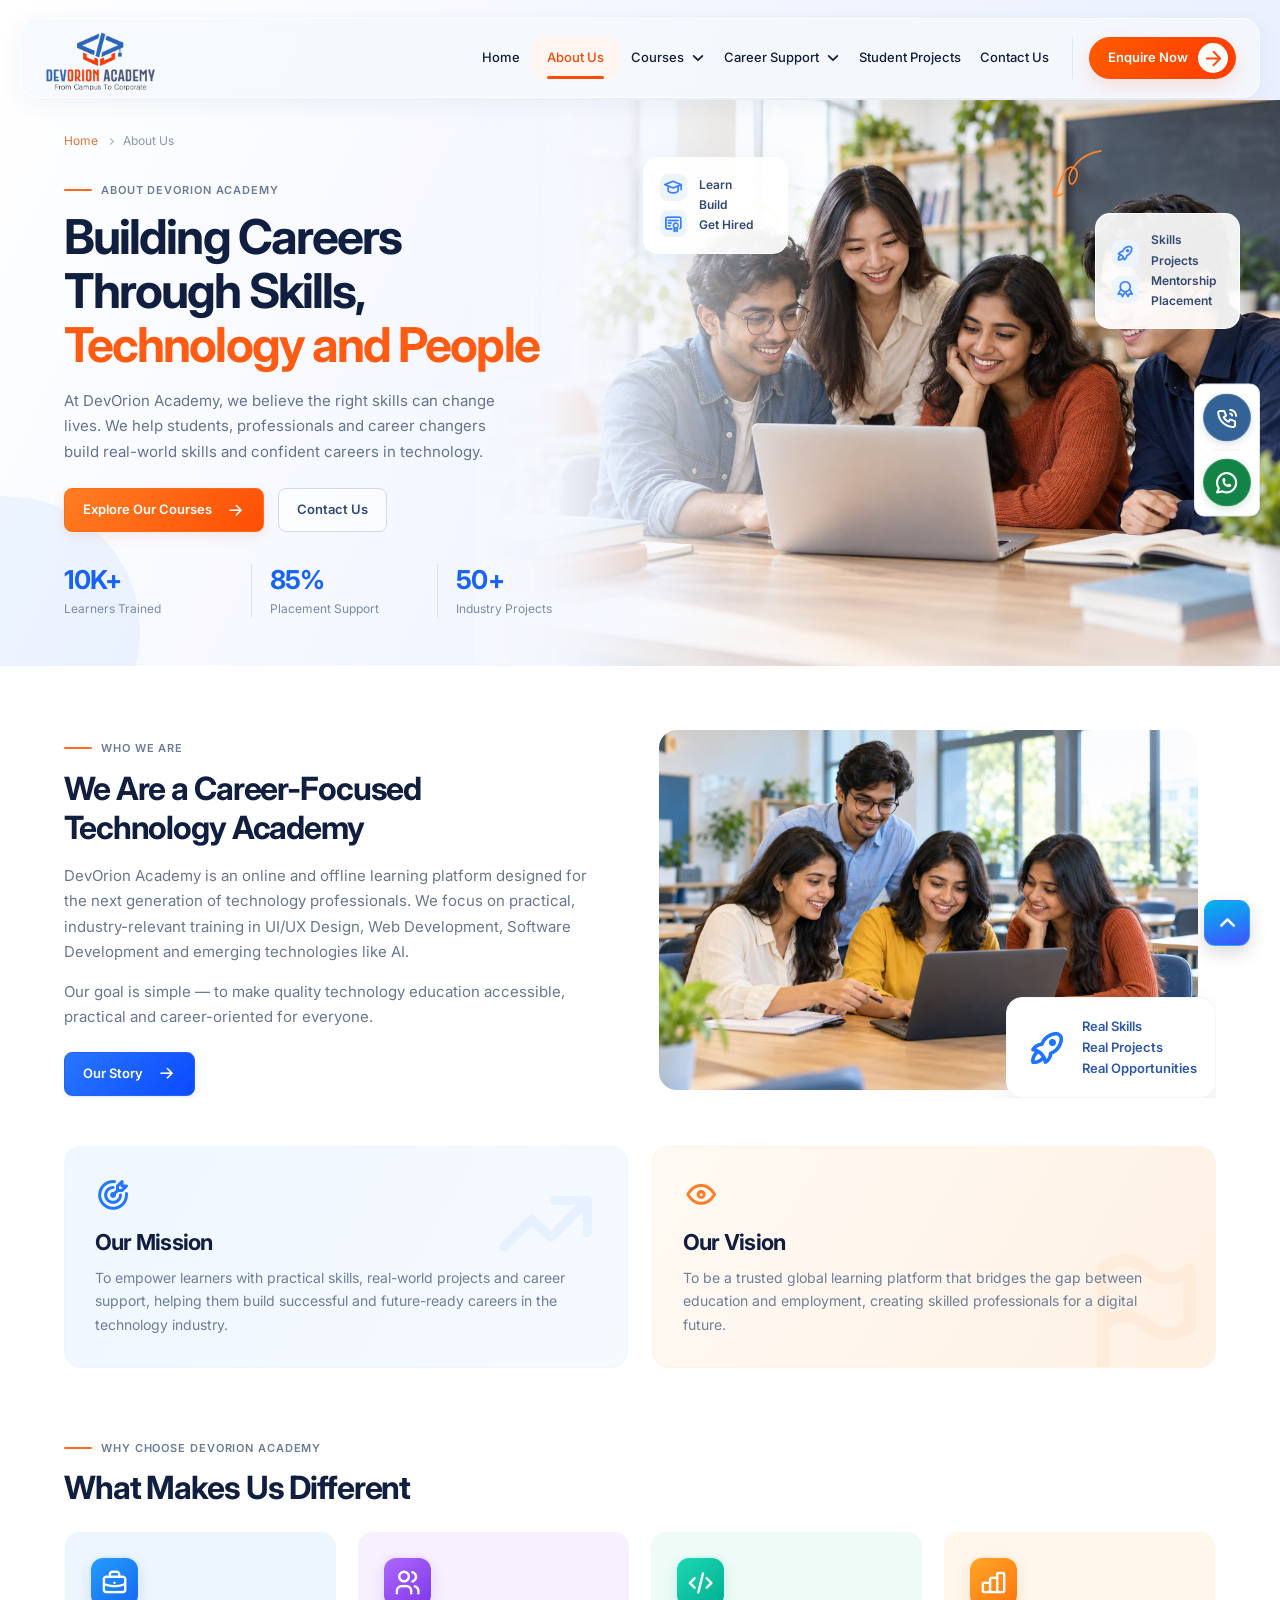
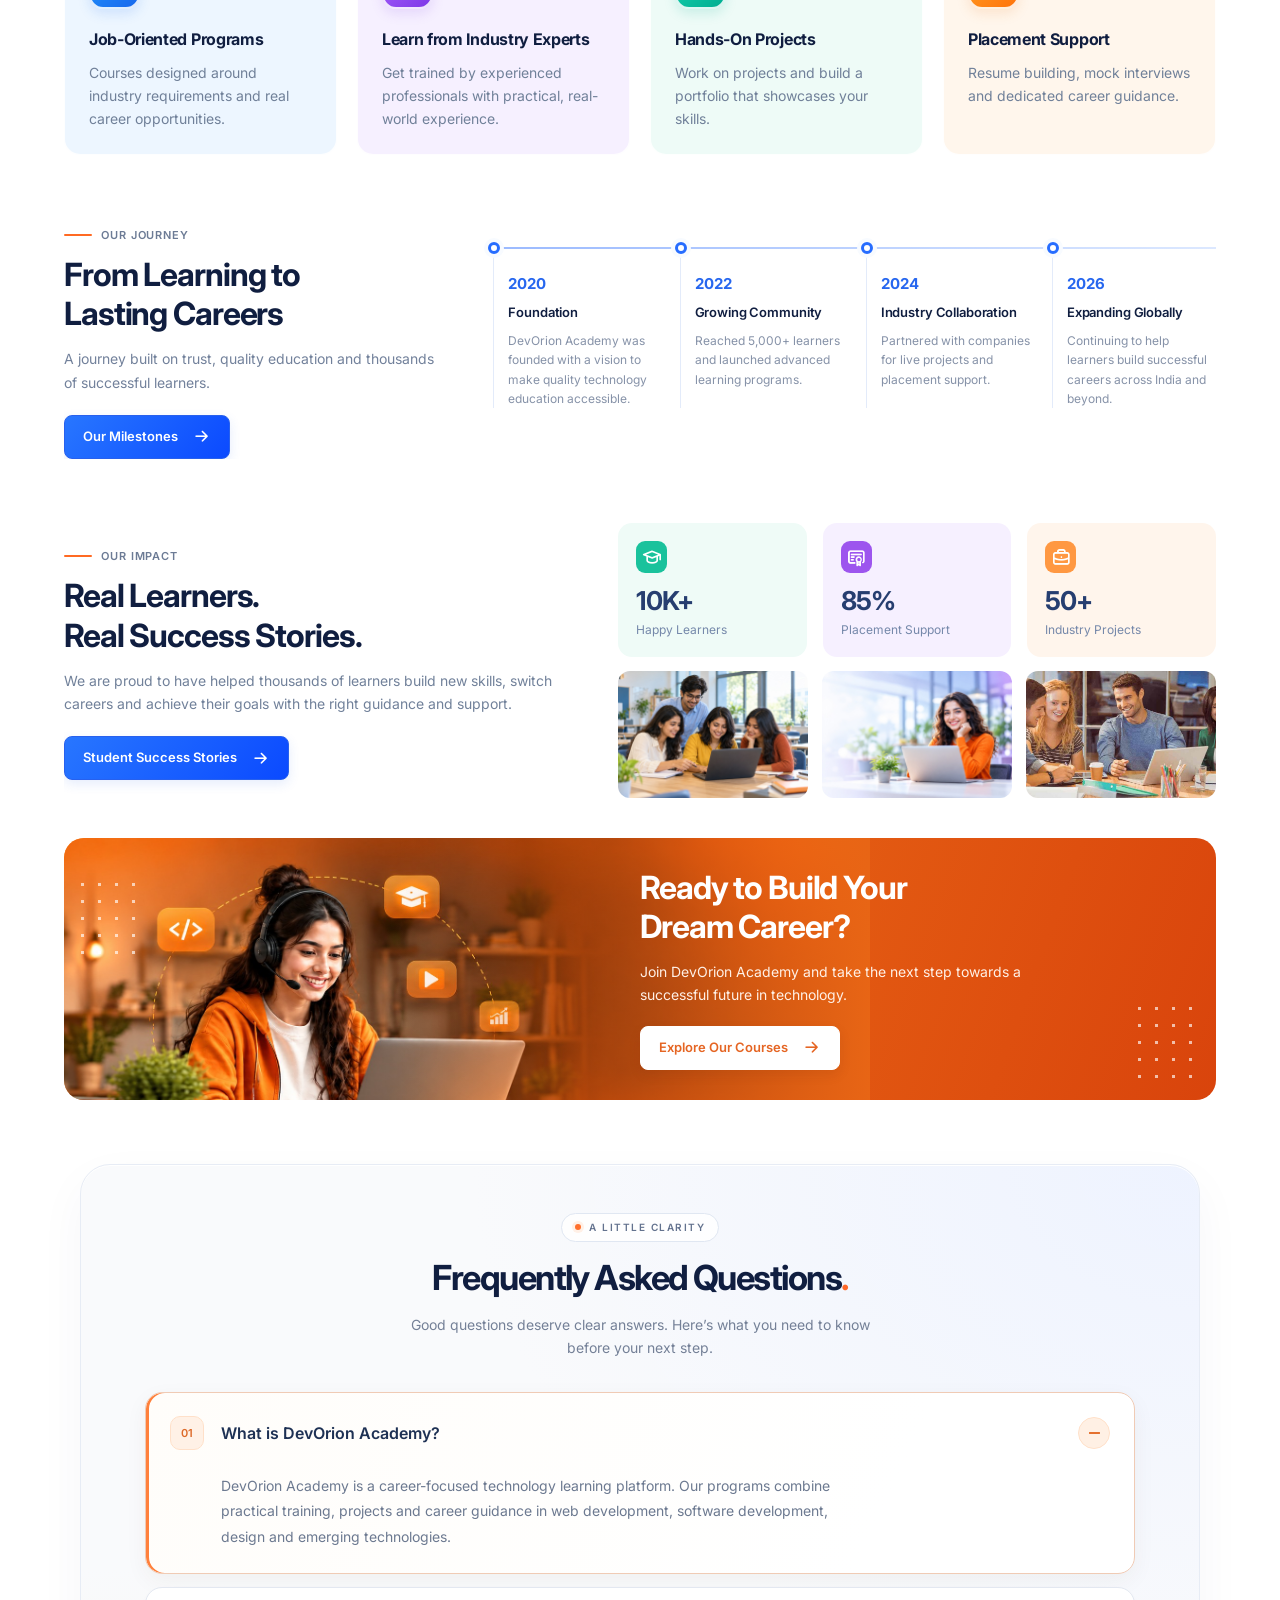
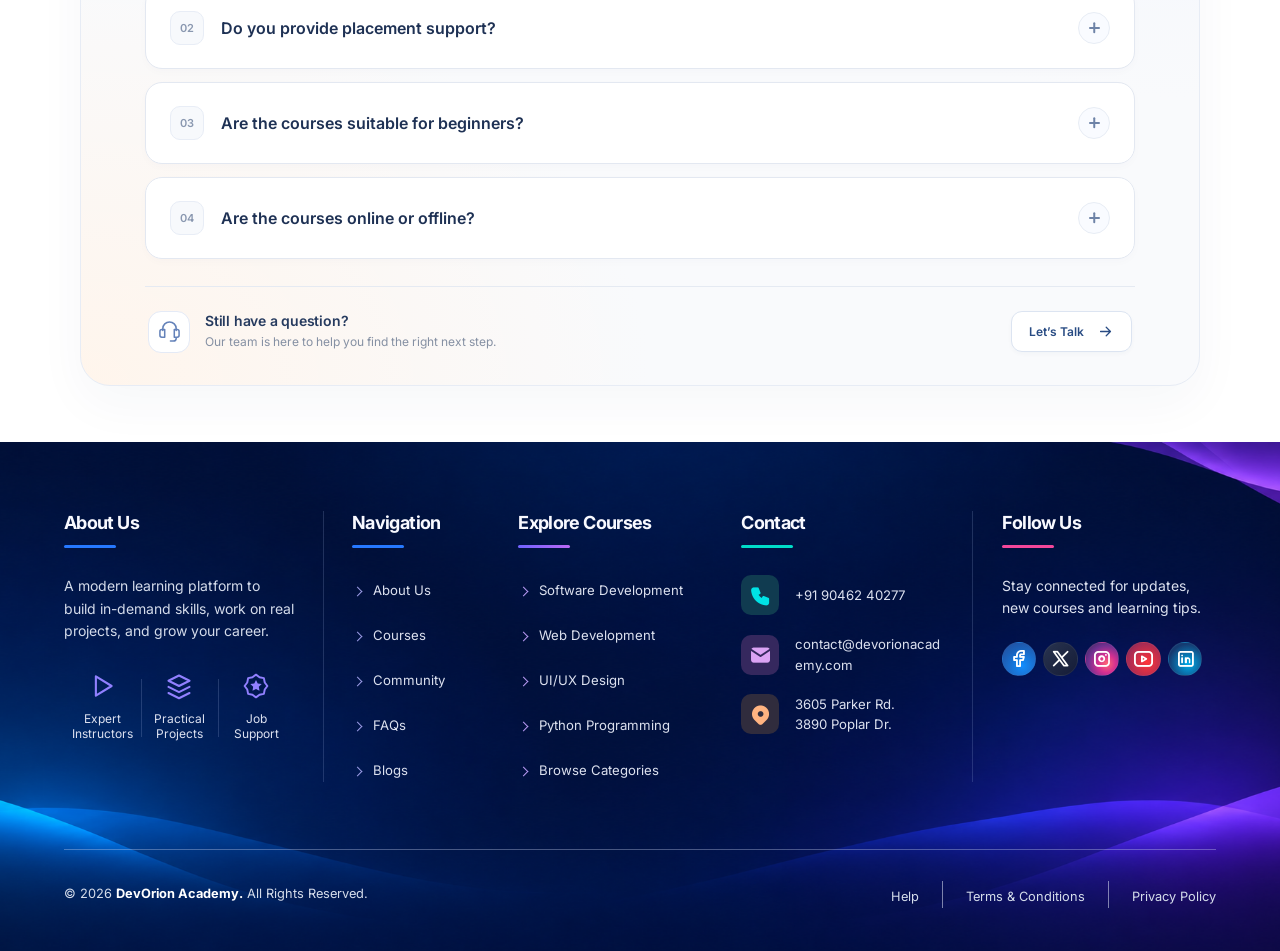
==== commit ac373438: "design fixing done" ====
--- a/about.html
+++ b/about.html
@@ -5,7 +5,7 @@
     <meta name="viewport" content="width=device-width, initial-scale=1.0">
     <meta name="description" content="Get to know DevOrion Academy, a career-focused technology academy helping learners build practical skills, real projects and confident careers.">
     <title>About Us | DevOrion Academy</title>
-    <link rel="shortcut icon" href="assets/images/fav.png" type="image/x-icon">
+    <link rel="icon" href="assets/images/fav-1.png" type="image/png">
     <link rel="stylesheet" href="assets/css/style.min.css">
     <link rel="stylesheet" href="assets/css/custom.css">
     <link rel="stylesheet" href="assets/css/brand-theme.css">
@@ -127,17 +127,41 @@
             <div class="about-impact__visual"><ul class="about-impact__numbers" aria-label="Academy impact"><li class="about-impact__stat"><i class="ti ti-school" aria-hidden="true"></i><strong>10K+</strong><small>Happy Learners</small></li><li class="about-impact__stat"><i class="ti ti-certificate" aria-hidden="true"></i><strong>85%</strong><small>Placement Support</small></li><li class="about-impact__stat"><i class="ti ti-briefcase" aria-hidden="true"></i><strong>50+</strong><small>Industry Projects</small></li></ul><div class="about-impact__gallery"><img src="assets/images/about-page/story.jpg" alt="Learners collaborating on a practical project" width="1536" height="1024" loading="lazy" decoding="async"><img class="about-impact__solo" src="assets/images/software-development/hero.jpg" alt="A learner working confidently on her laptop" width="1536" height="1024" loading="lazy" decoding="async"><img src="assets/images/common/stu-community.jpg" alt="A group sharing ideas and learning together" width="1600" height="497" loading="lazy" decoding="async"></div></div>
         </section>
         <div class="about-container"><section class="about-career" aria-labelledby="about-career-title"><div class="about-career__visual"><img src="assets/images/banner/course-finder.jpg" alt="A student learning online with a laptop and headset" width="2175" height="723" loading="lazy" decoding="async"></div><div class="about-career__copy"><h2 id="about-career-title">Ready to Build Your<br>Dream Career?</h2><p>Join DevOrion Academy and take the next step towards a successful future in technology.</p><a class="about-button" href="index.html#courses">Explore Our Courses<i class="ti ti-arrow-right" aria-hidden="true"></i></a></div></section></div>
-        <section id="about-faq" class="about-faq-section about-container" aria-labelledby="about-faq-title"><div class="about-faq-section__heading"><span class="about-eyebrow">FAQ</span><h2 id="about-faq-title">Frequently Asked Questions</h2></div><div class="about-faq-grid">
-<details class="about-faq"><summary>What is DevOrion Academy?<i class="ti ti-plus" aria-hidden="true"></i></summary><p>DevOrion Academy is a career-focused technology learning platform. Our programs combine practical training, projects and career guidance in web development, software development, design and emerging technologies.</p></details>
-<details class="about-faq"><summary>Do you provide placement support?<i class="ti ti-plus" aria-hidden="true"></i></summary><p>Our career support includes resume preparation, mock interviews, project guidance and placement assistance. Contact the academy to discuss the support available for your chosen program.</p></details>
-<details class="about-faq"><summary>Are the courses suitable for beginners?<i class="ti ti-plus" aria-hidden="true"></i></summary><p>Yes. Our learning paths include beginner-friendly foundations as well as advanced topics. Explore the course details to find a program that matches your current experience and goals.</p></details>
-<details class="about-faq"><summary>Are the courses online or offline?<i class="ti ti-plus" aria-hidden="true"></i></summary><p>Learning formats depend on the program and batch. Contact our team to confirm the available online or classroom learning options, schedules and location details.</p></details>
-        </div></section>
+        <section id="about-faq" class="about-faq-section about-container" aria-labelledby="about-faq-title">
+            <div class="about-faq-section__heading">
+                <span class="about-eyebrow">A Little Clarity</span>
+                <h2 id="about-faq-title">Frequently Asked Questions<span class="about-faq-section__dot" aria-hidden="true">.</span></h2>
+                <p>Good questions deserve clear answers. Here&rsquo;s what you need to know before your next step.</p>
+            </div>
+            <div class="about-faq-grid">
+                <details class="about-faq" name="about-faq" open>
+                    <summary><span class="about-faq__number" aria-hidden="true">01</span><span class="about-faq__question">What is DevOrion Academy?</span><span class="about-faq__toggle" aria-hidden="true"></span></summary>
+                    <div class="about-faq__answer"><p>DevOrion Academy is a career-focused technology learning platform. Our programs combine practical training, projects and career guidance in web development, software development, design and emerging technologies.</p></div>
+                </details>
+                <details class="about-faq" name="about-faq">
+                    <summary><span class="about-faq__number" aria-hidden="true">02</span><span class="about-faq__question">Do you provide placement support?</span><span class="about-faq__toggle" aria-hidden="true"></span></summary>
+                    <div class="about-faq__answer"><p>Our career support includes resume preparation, mock interviews, project guidance and placement assistance. Contact the academy to discuss the support available for your chosen program.</p></div>
+                </details>
+                <details class="about-faq" name="about-faq">
+                    <summary><span class="about-faq__number" aria-hidden="true">03</span><span class="about-faq__question">Are the courses suitable for beginners?</span><span class="about-faq__toggle" aria-hidden="true"></span></summary>
+                    <div class="about-faq__answer"><p>Yes. Our learning paths include beginner-friendly foundations as well as advanced topics. Explore the course details to find a program that matches your current experience and goals.</p></div>
+                </details>
+                <details class="about-faq" name="about-faq">
+                    <summary><span class="about-faq__number" aria-hidden="true">04</span><span class="about-faq__question">Are the courses online or offline?</span><span class="about-faq__toggle" aria-hidden="true"></span></summary>
+                    <div class="about-faq__answer"><p>Learning formats depend on the program and batch. Contact our team to confirm the available online or classroom learning options, schedules and location details.</p></div>
+                </details>
+            </div>
+            <div class="about-faq-support">
+                <span class="about-faq-support__icon" aria-hidden="true"><svg viewBox="0 0 24 24" fill="none"><path d="M5 11V9a7 7 0 0 1 14 0v2M5 10H4a2 2 0 0 0-2 2v4a2 2 0 0 0 2 2h3v-8H5Zm14 0h1a2 2 0 0 1 2 2v4a2 2 0 0 1-2 2h-3v-8h2Zm0 8v1a3 3 0 0 1-3 3h-3" stroke="currentColor" stroke-width="1.6" stroke-linecap="round" stroke-linejoin="round"/></svg></span>
+                <div><h3>Still have a question?</h3><p>Our team is here to help you find the right next step.</p></div>
+                <a class="about-faq-support__link" href="contact.html#contact-form">Let&rsquo;s Talk <svg viewBox="0 0 24 24" fill="none" aria-hidden="true"><path d="M5 12h14m-6-6 6 6-6 6" stroke="currentColor" stroke-width="1.8" stroke-linecap="round" stroke-linejoin="round"/></svg></a>
+            </div>
+        </section>
     </main>
     <nav class="quick-contact" aria-label="Quick contact">
-        <a class="quick-contact__button quick-contact__button--call" href="tel:+919876543210" aria-label="Call DevOrion Academy at +91 98765 43210" title="Call us"><i class="ti ti-phone-call" aria-hidden="true"></i></a>
+        <a class="quick-contact__button quick-contact__button--call" href="tel:+919046240277" aria-label="Call DevOrion Academy at +91 90462 40277" title="Call us"><i class="ti ti-phone-call" aria-hidden="true"></i></a>
         <span class="quick-contact__divider" aria-hidden="true"></span>
-        <a class="quick-contact__button quick-contact__button--whatsapp" href="https://wa.me/919876543210" target="_blank" rel="noopener noreferrer" aria-label="Chat with DevOrion Academy on WhatsApp (opens in a new tab)" title="Chat on WhatsApp"><i class="ti ti-brand-whatsapp" aria-hidden="true"></i></a>
+        <a class="quick-contact__button quick-contact__button--whatsapp" href="https://wa.me/919046240277" target="_blank" rel="noopener noreferrer" aria-label="Chat with DevOrion Academy on WhatsApp (opens in a new tab)" title="Chat on WhatsApp"><i class="ti ti-brand-whatsapp" aria-hidden="true"></i></a>
     </nav>
     <!-- footer Start -->
     <footer class="site-footer">
@@ -176,8 +200,8 @@
                     <section id="contact" class="site-footer__column site-footer__column--contact" aria-labelledby="footer-contact-title">
                         <h2 id="footer-contact-title">Contact</h2>
                         <ul class="site-footer__contacts">
-                            <li><span class="site-footer__contact-icon site-footer__contact-icon--phone"><i class="ti ti-phone-filled" aria-hidden="true"></i></span><a href="tel:+13035550105">(303) 555-0105</a></li>
-                            <li><span class="site-footer__contact-icon site-footer__contact-icon--email"><i class="ti ti-mail-filled" aria-hidden="true"></i></span><div><a href="mailto:info@gmail.com">info@gmail.com</a><a href="mailto:example@gmail.com">example@gmail.com</a></div></li>
+                            <li><span class="site-footer__contact-icon site-footer__contact-icon--phone"><i class="ti ti-phone-filled" aria-hidden="true"></i></span><a href="tel:+919046240277">+91 90462 40277</a></li>
+                            <li><span class="site-footer__contact-icon site-footer__contact-icon--email"><i class="ti ti-mail-filled" aria-hidden="true"></i></span><div><a href="mailto:contact@devorionacademy.com">contact@devorionacademy.com</a></div></li>
                             <li><span class="site-footer__contact-icon site-footer__contact-icon--address"><i class="ti ti-map-pin-filled" aria-hidden="true"></i></span><p>3605 Parker Rd.<br>3890 Poplar Dr.</p></li>
                         </ul>
                     </section>
--- a/assets/css/custom.css
+++ b/assets/css/custom.css
@@ -103,7 +103,7 @@
 .benefit-card--access .benefit-card__glyph { color: #dd8900; }
 .benefit-card--certificate .benefit-card__glyph { color: #2488d5; }
 .benefit-card__copy { position: absolute; top: 18.2%; left: 35%; right: 4%; }
-.benefit-card h3 { margin: 0 0 .45em; color: var(--benefit-title); font-size: 7.2cqw; font-weight: 700 !important; line-height: 1.16; letter-spacing: -.04em; text-transform: none; }
+.benefit-card h3 { margin: 0 0 .45em; color: var(--benefit-title); font-size: 6.5cqw; font-weight: 700 !important; line-height: 1.16; letter-spacing: -.04em; text-transform: none; }
 .benefit-card h3 > span { color: var(--benefit-heading); font-size: inherit; font-weight: inherit; line-height: inherit; letter-spacing: inherit; }
 .benefit-card p { margin: 0; color: #6c7079; font-size: 4.5cqw; line-height: 1.4; font-weight: 500; letter-spacing: -.02em; }
 .benefit-card__arrow { position: absolute; right: 6%; bottom: 11%; display: grid; place-items: center; width: 14.2%; aspect-ratio: 1; border: 1px solid rgb(var(--benefit-rgb) / 8%); border-radius: 50%; background: #fff; color: var(--benefit-accent); box-shadow: 0 3px 8px rgb(var(--benefit-rgb) / 7%); transition: color 200ms ease, transform 200ms ease; }
@@ -135,3 +135,18 @@
 .testimonial__onewrap .swiper-slide { height: auto; }
 .testimonial__onewrap .testi__oneitem { height: 100%; }
 .testimonial__onewrap .slider-btn:has(.swiper-button-lock) { display: none !important; }
+
+/* Student voices: the same label, title scale and blue accent as the homepage sections. */
+.student-voices { position: relative; isolation: isolate; scroll-margin-top: 116px; background: radial-gradient(ellipse at 50% 0, #f2f7ff, transparent 48%), #fff; }
+.student-voices__heading { max-width: 780px; margin: 0 auto 42px; text-align: center; }
+.student-voices__eyebrow { display: inline-flex; align-items: center; gap: 19px; margin: 0 0 18px; color: #627b9b; }
+.student-voices__eyebrow::before { flex: 0 0 auto; width: 48px; height: 3px; border-radius: 99px; background: #0758ff; content: ''; }
+.home-page .student-voices__heading .section-heading { margin: 0; color: #102343; }
+.home-page .student-voices__heading .section-heading > span { color: #126aff; }
+.student-voices__description { max-width: 59ch; margin: 17px auto 0; color: #64758d; font-size: 15px; font-weight: 400; line-height: 1.75; }
+@media (max-width: 575px) {
+    .student-voices__heading { margin-bottom: 28px; }
+    .student-voices__eyebrow { gap: 13px; margin-bottom: 15px; }
+    .student-voices__eyebrow::before { width: 35px; }
+    .student-voices__description { margin-top: 14px; font-size: 13px; }
+}
--- a/assets/css/about-page.css
+++ b/assets/css/about-page.css
@@ -113,19 +113,42 @@
 .about-career h2 { margin: 0 0 14px; color: #fff; }
 .about-career p { max-width: 46ch; margin: 0 0 20px; color: #fff0e6; font-size: 14px; line-height: 1.65; }
 .about-career .about-button { border-color: #fff; background: #fff; box-shadow: 0 5px 12px rgb(101 34 6 / 10%); color: #e56523; }
-.about-faq-section { padding: var(--about-section-gap) 0 56px; scroll-margin-top: 120px; }
-.about-faq-section__heading { margin-bottom: 26px; text-align: center; }
-.about-faq-section__heading h2 { margin: 0; }
-.about-faq-section__heading .about-eyebrow { margin-bottom: 10px; }
-.about-faq-grid { display: grid; grid-template-columns: repeat(2, minmax(0, 1fr)); align-items: start; gap: 12px 20px; }
-.about-faq { overflow: hidden; border: 1px solid #e1e7f2; border-radius: 10px; background: #fff; }
-.about-faq summary { display: flex; align-items: center; justify-content: space-between; gap: 18px; min-height: 54px; padding: 14px 18px; color: #465d83; font-size: 14px; font-weight: 500; line-height: 1.5; list-style: none; cursor: pointer; }
+/* A single, calm FAQ column with numbered questions and clear open states. */
+.about-faq-section { position: relative; isolation: isolate; max-width: 1120px; margin-top: var(--about-section-gap); margin-bottom: 56px; padding: 48px 64px 32px; border: 1px solid #e7ecf5; border-radius: 30px; background: radial-gradient(ellipse at 100% 0, #eef3ff 0, transparent 46%), radial-gradient(ellipse at 0 100%, #fff5ec 0, transparent 36%), #f9fafc; box-shadow: 0 18px 50px rgb(25 47 91 / 4%), inset 0 1px 0 #fff; scroll-margin-top: 120px; }
+.about-faq-section__heading { max-width: 720px; margin: 0 auto 32px; text-align: center; }
+.about-faq-section__heading .about-eyebrow { gap: 8px; margin-bottom: 16px; padding: 6px 13px; border: 1px solid #e0e7f2; border-radius: 999px; background: rgb(255 255 255 / 85%); color: #63728e; font-size: 10px; font-weight: 600; letter-spacing: 1.5px; }
+.about-faq-section__heading .about-eyebrow::before { width: 6px; height: 6px; border-radius: 50%; background: #ff702d; box-shadow: 0 0 0 3px #fff0e6; }
+.academy-about .about-faq-section__heading h2 { margin: 0 0 14px; font-size: clamp(27px, 2.7vw, 38px); line-height: 1.18; letter-spacing: -.045em; }
+.academy-about .about-faq-section__heading .about-faq-section__dot { color: #ff6828; }
+.about-faq-section__heading > p { max-width: 52ch; margin: 0 auto; color: #748097; font-size: 14px; line-height: 1.7; }
+.about-faq-grid { display: grid; grid-template-columns: minmax(0, 1fr); gap: 13px; }
+.about-faq { min-width: 0; overflow: hidden; border: 1px solid #e3e8f1; border-radius: 17px; background: #fff; box-shadow: 0 3px 8px rgb(26 45 82 / 2%); transition: border-color 200ms ease, box-shadow 200ms ease, background-color 200ms ease; }
+.about-faq summary { display: grid; grid-template-columns: 34px minmax(0, 1fr) 32px; align-items: center; gap: 17px; min-height: 80px; padding: 21px 24px; color: #1e3154; font-family: inherit; font-size: 16px; font-weight: 600; line-height: 1.5; list-style: none; cursor: pointer; -webkit-tap-highlight-color: transparent; }
 .about-faq summary::-webkit-details-marker { display: none; }
 .about-faq summary::marker { content: ''; }
-.about-faq summary > i { flex: 0 0 auto; color: #617ba7; font-size: 19px; transition: transform 180ms ease; }
-.about-faq[open] { border-color: #cbdafa; background: #fcfdff; }
-.about-faq[open] summary > i { transform: rotate(45deg); }
-.about-faq p { margin: 0; padding: 0 18px 18px; color: #7c8ba4; font-size: 13px; line-height: 1.7; }
+.about-faq summary:focus-visible { outline: 2px solid #3972cc; outline-offset: -5px; border-radius: 16px; }
+.about-faq__number { display: grid; place-items: center; width: 34px; height: 34px; border: 1px solid #e8edf6; border-radius: 10px; background: #f7f9fc; color: #8a98b0; font-size: 11px; font-weight: 600; letter-spacing: .03em; transition: background-color 200ms ease, border-color 200ms ease, color 200ms ease; }
+.about-faq__question { text-wrap: pretty; }
+.about-faq__toggle { position: relative; display: grid; place-items: center; width: 32px; height: 32px; border: 1px solid #e8edf5; border-radius: 50%; background: #f9fbff; transition: background-color 200ms ease, border-color 200ms ease; }
+.about-faq__toggle::before, .about-faq__toggle::after { position: absolute; width: 11px; height: 1.5px; border-radius: 2px; background: #6e83a7; content: ''; transition: transform 200ms ease, background-color 200ms ease; }
+.about-faq__toggle::after { transform: rotate(90deg); }
+.about-faq[open] { border-color: #f0cbb5; background: linear-gradient(115deg, #fffdfa, #fff 74%); box-shadow: 0 7px 22px rgb(79 54 26 / 5%), inset 3px 0 0 #ff803b; }
+.about-faq[open] .about-faq__number { border-color: #ffe0c9; background: #fff1e6; color: #dd6a29; }
+.about-faq[open] .about-faq__toggle { border-color: #ffe0c9; background: #fff0e4; }
+.about-faq[open] .about-faq__toggle::before, .about-faq[open] .about-faq__toggle::after { background: #e5702e; }
+.about-faq[open] .about-faq__toggle::after { transform: rotate(0deg); }
+.about-faq__answer { padding: 0 76px 24px 75px; }
+.about-faq__answer > p { max-width: 72ch; margin: 0; padding: 0; color: #6c7990; font-size: 14px; line-height: 1.8; }
+.about-faq-support { display: flex; align-items: center; gap: 15px; margin-top: 27px; padding: 24px 3px 0; border-top: 1px solid #e5eaf2; }
+.about-faq-support__icon { display: grid; flex: 0 0 auto; place-items: center; width: 42px; height: 42px; border: 1px solid #e4eaf6; border-radius: 13px; background: #fff; color: #6482b9; }
+.about-faq-support__icon > svg { width: 23px; height: 23px; }
+.academy-about .about-faq-support h3 { margin: 0 0 3px; color: #263b5f; font-size: 14px; font-weight: 600 !important; letter-spacing: -.015em; }
+.about-faq-support p { margin: 0; color: #8590a3; font-size: 12px; line-height: 1.6; }
+.about-faq-support__link { display: inline-flex; flex: 0 0 auto; align-items: center; justify-content: center; gap: 13px; min-height: 41px; margin-left: auto; padding: 9px 17px; border: 1px solid #dce4f1; border-radius: 11px; background: #fff; box-shadow: 0 2px 4px rgb(30 55 95 / 3%); color: #284b83; font-size: 12px; font-weight: 600; line-height: 1.5; transition: border-color 200ms ease, box-shadow 200ms ease; }
+.about-faq-support__link > svg { width: 17px; height: 17px; }
+.about-faq-support__link:hover { border-color: #b8c9e6; box-shadow: 0 4px 10px rgb(30 55 95 / 7%); color: #1f57a7; }
+@media (hover: hover) { .about-faq:not([open]):hover { border-color: #bdcde7; box-shadow: 0 5px 16px rgb(35 64 110 / 5%); } }
+@media (max-width: 991px) { .about-faq-section { padding: 38px 32px 29px; } }
 @media (max-width: 1199px) {
     .about-page { --about-title-size: 40px; --about-heading-size: 28px; --about-section-gap: 48px; }
     .about-hero { padding-top: 118px; }
@@ -215,9 +238,22 @@
     .about-career__copy { padding: 20px 24px 28px; }
     .about-career::before { top: 25px; }
     .about-career::after { right: 8px; bottom: 15px; opacity: .5; }
-    .about-faq-section { padding-bottom: 40px; }
-    .about-faq-grid { grid-template-columns: 1fr; gap: 12px; }
-    .about-faq summary { font-size: 13px; }
+    .about-faq-section { margin-bottom: 32px; padding: 30px 16px 22px; border-radius: 23px; }
+    .about-faq-section__heading { margin-bottom: 24px; }
+    .about-faq-section__heading > p { max-width: 34ch; font-size: 12px; }
+    .about-faq-grid { gap: 11px; }
+    .about-faq { border-radius: 14px; }
+    .about-faq summary { grid-template-columns: 28px minmax(0, 1fr) 28px; gap: 11px; min-height: 74px; padding: 17px 14px; font-size: 13px; }
+    .about-faq__number { width: 28px; height: 28px; border-radius: 8px; font-size: 10px; }
+    .about-faq__toggle { width: 28px; height: 28px; }
+    .about-faq__answer { padding: 0 18px 21px 53px; }
+    .about-faq__answer > p { font-size: 12px; line-height: 1.8; }
+    .about-faq-support { flex-wrap: wrap; gap: 11px; margin-top: 22px; padding-top: 20px; }
+    .about-faq-support__icon { width: 35px; height: 35px; border-radius: 10px; }
+    .about-faq-support > div { flex: 1; min-width: 0; }
+    .academy-about .about-faq-support h3 { font-size: 13px; }
+    .about-faq-support p { font-size: 11px; }
+    .about-faq-support__link { margin: 3px 0 0 46px; font-size: 11px; }
 }
 @media (prefers-reduced-motion: reduce) {
     .academy-about *, .academy-about *::before, .academy-about *::after { transition: none !important; }
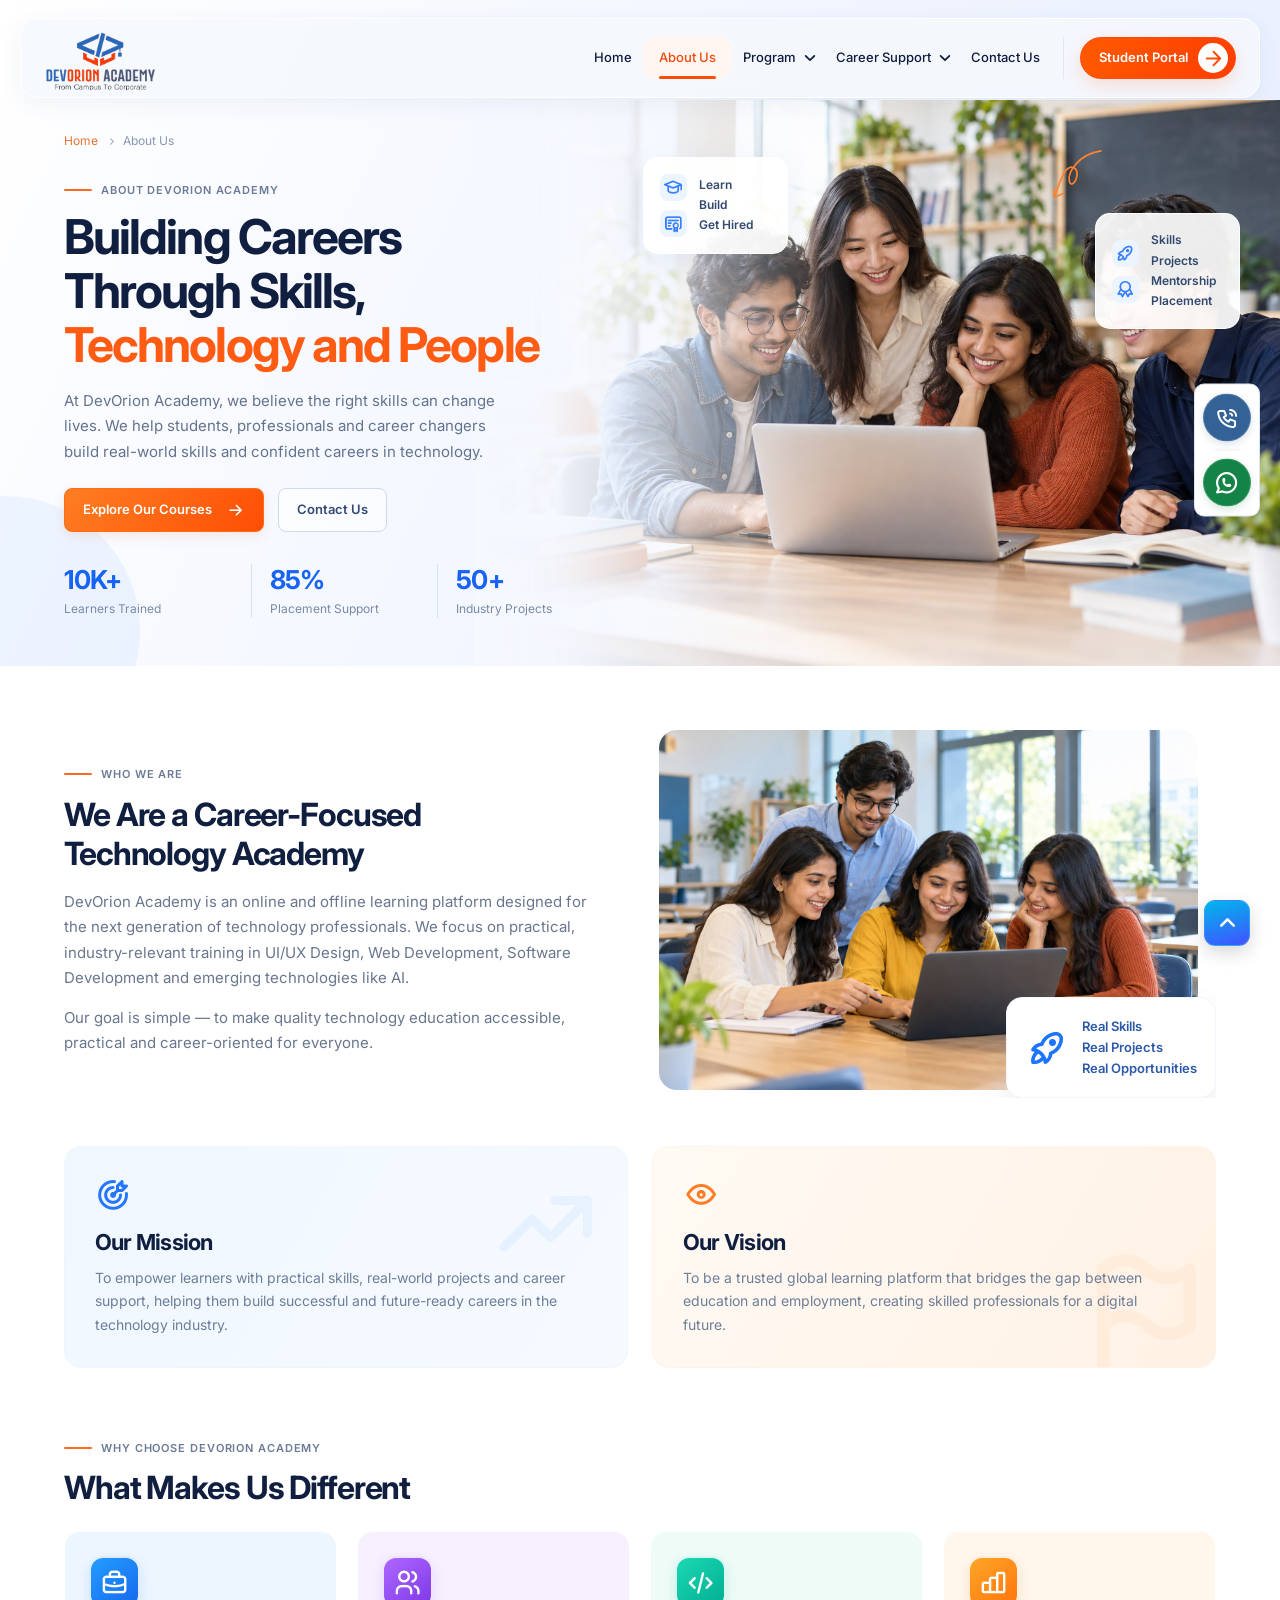
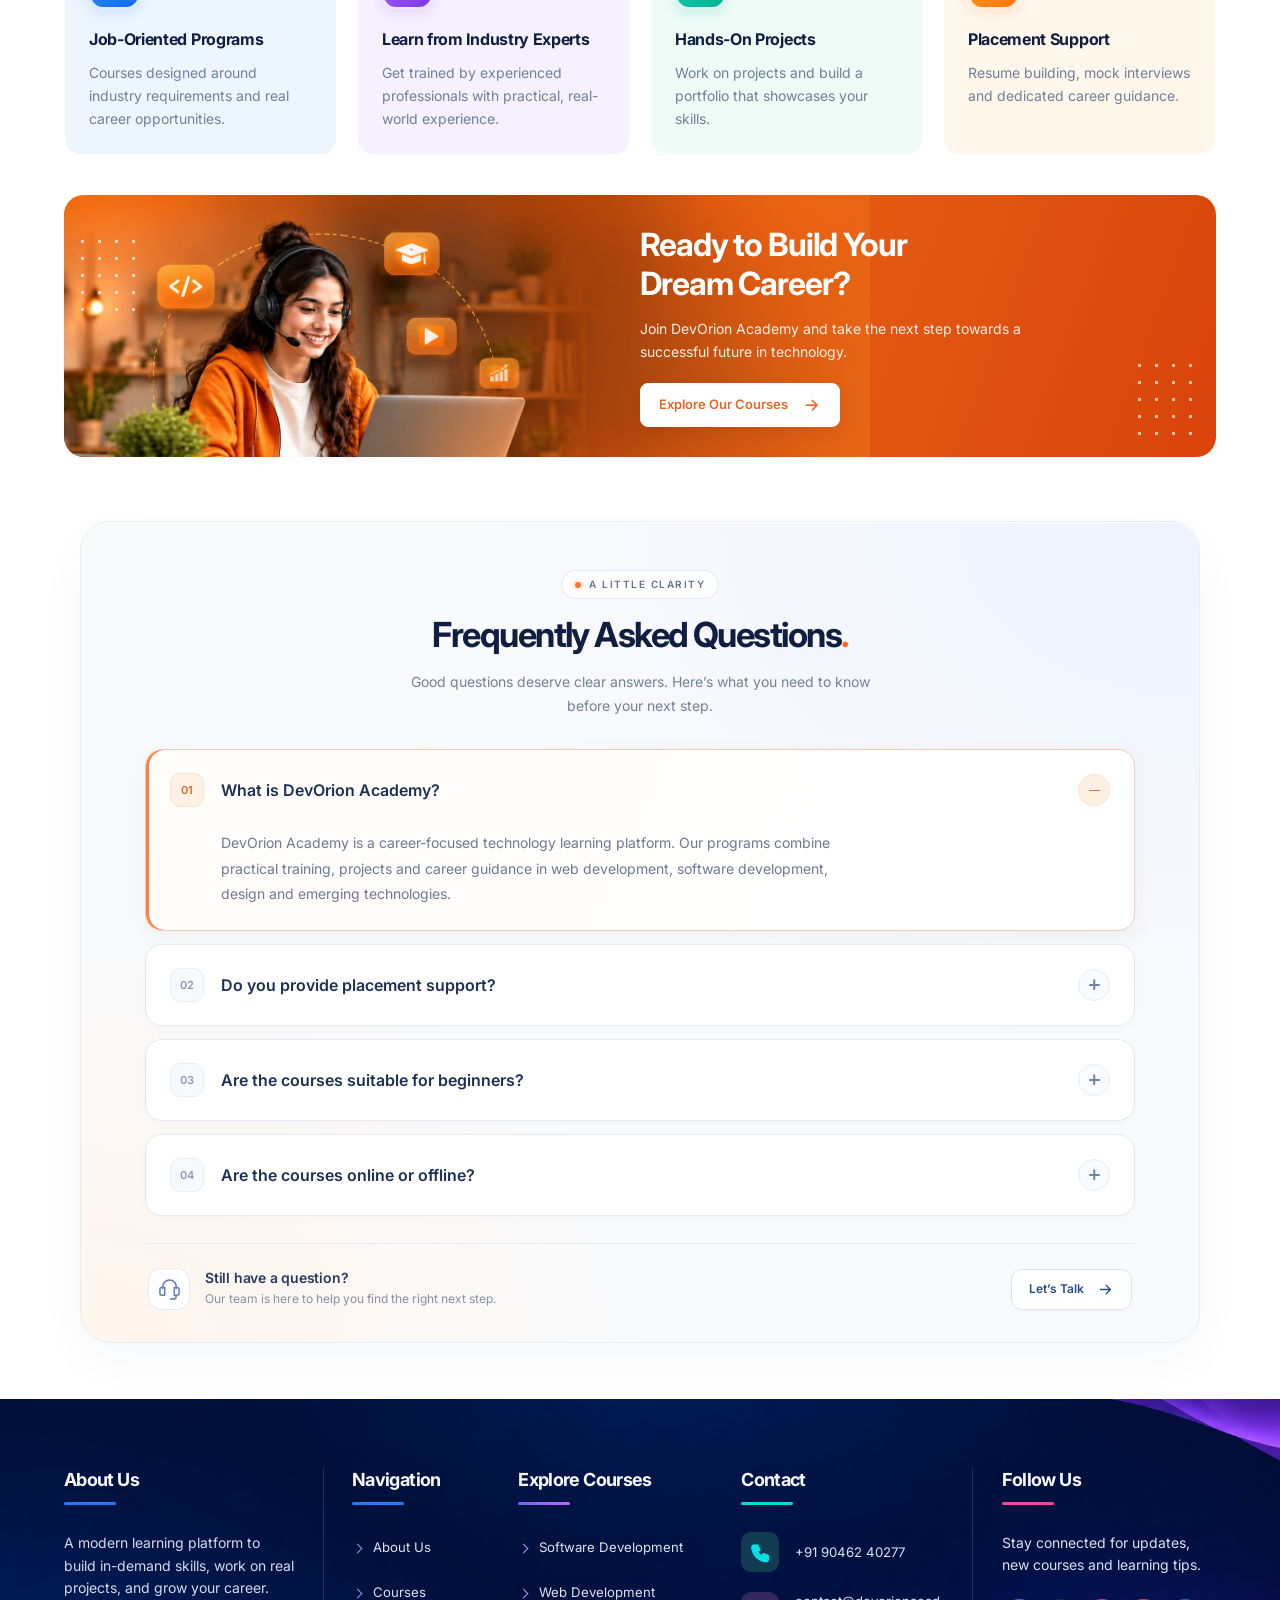
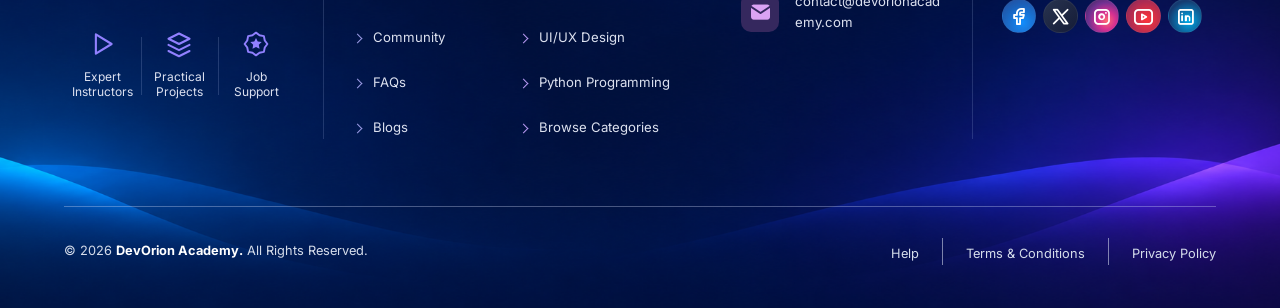
==== commit 5d931119: "design chnaGES" ====
--- a/about.html
+++ b/about.html
@@ -48,7 +48,7 @@
                         <li><a class="academy-nav__link" href="about.html" aria-current="page">About Us</a></li>
                         <li>
                             <details class="academy-nav__dropdown">
-                                <summary class="academy-nav__link">Courses <svg class="academy-nav__chevron" viewBox="0 0 16 16" fill="none" aria-hidden="true"><path d="M3 5.5L8 10.5L13 5.5" stroke="currentColor" stroke-width="2" stroke-linecap="round" stroke-linejoin="round"/></svg></summary>
+                                <summary class="academy-nav__link">Program <svg class="academy-nav__chevron" viewBox="0 0 16 16" fill="none" aria-hidden="true"><path d="M3 5.5L8 10.5L13 5.5" stroke="currentColor" stroke-width="2" stroke-linecap="round" stroke-linejoin="round"/></svg></summary>
                                 <ul class="academy-nav__submenu">
                                     <li><a href="index.html#courses">Explore All Courses</a></li>
                                     <li><a href="software-development.html">Software Development</a></li>
@@ -65,15 +65,17 @@
                                 <summary class="academy-nav__link">Career Support <svg class="academy-nav__chevron" viewBox="0 0 16 16" fill="none" aria-hidden="true"><path d="M3 5.5L8 10.5L13 5.5" stroke="currentColor" stroke-width="2" stroke-linecap="round" stroke-linejoin="round"/></svg></summary>
                                 <ul class="academy-nav__submenu">
                                     <li><a href="index.html#learning-paths">Find Your Learning Path</a></li>
+                                    <li><a href="index.html#mock-interviews">Mock Interviews</a></li>
+                                    <li><a href="index.html#career-counseling">Career Counseling</a></li>
                                     <li><a href="contact.html#contact-form">Speak to an Advisor</a></li>
                                 </ul>
                             </details>
                         </li>
-                        <li><a class="academy-nav__link" href="student-projects.html">Student Projects</a></li>
+                        <!-- <li><a class="academy-nav__link" href="student-projects.html">Student Projects</a></li> -->
                         <li><a class="academy-nav__link" href="contact.html">Contact Us</a></li>
                     </ul>
                     <div class="academy-nav__actions">
-                        <a class="academy-nav__enquire" href="contact.html#contact-form">Enquire Now <span class="academy-nav__enquire-icon" aria-hidden="true"><svg viewBox="0 0 24 24" fill="none"><path d="M5 12H19M12 5L19 12L12 19" stroke="currentColor" stroke-width="2" stroke-linecap="round" stroke-linejoin="round"/></svg></span></a>
+                        <a class="academy-nav__enquire" href="contact.html#contact-form">Student Portal <span class="academy-nav__enquire-icon" aria-hidden="true"><svg viewBox="0 0 24 24" fill="none"><path d="M5 12H19M12 5L19 12L12 19" stroke="currentColor" stroke-width="2" stroke-linecap="round" stroke-linejoin="round"/></svg></span></a>
                     </div>
                 </div>
             </nav>
@@ -100,7 +102,7 @@
             </div>
         </section>
         <section id="about-story" class="about-story about-section about-container" aria-labelledby="about-story-title">
-            <div class="about-story__copy"><span class="about-eyebrow">Who We Are</span><h2 id="about-story-title">We Are a Career-Focused Technology Academy</h2><p>DevOrion Academy is an online and offline learning platform designed for the next generation of technology professionals. We focus on practical, industry-relevant training in UI/UX Design, Web Development, Software Development and emerging technologies like AI.</p><p>Our goal is simple &mdash; to make quality technology education accessible, practical and career-oriented for everyone.</p><a class="about-button about-button--blue" href="#about-journey">Our Story<i class="ti ti-arrow-right" aria-hidden="true"></i></a></div>
+            <div class="about-story__copy"><span class="about-eyebrow">Who We Are</span><h2 id="about-story-title">We Are a Career-Focused Technology Academy</h2><p>DevOrion Academy is an online and offline learning platform designed for the next generation of technology professionals. We focus on practical, industry-relevant training in UI/UX Design, Web Development, Software Development and emerging technologies like AI.</p><p>Our goal is simple &mdash; to make quality technology education accessible, practical and career-oriented for everyone.</p><!-- <a class="about-button about-button--blue" href="#about-journey">Our Story<i class="ti ti-arrow-right" aria-hidden="true"></i></a> --></div>
             <div class="about-story__visual"><img src="assets/images/about-page/story.jpg" alt="Learners discussing their work with a mentor in a bright classroom" width="1536" height="1024" loading="lazy" decoding="async"><div class="about-story__badge"><i class="ti ti-rocket" aria-hidden="true"></i><div><strong>Real Skills</strong><strong>Real Projects</strong><strong>Real Opportunities</strong></div></div></div>
         </section>
         <section class="about-principles about-container" aria-label="Our mission and vision">
@@ -113,6 +115,7 @@
 <article class="about-feature about-feature--projects"><span class="about-feature__icon"><i class="ti ti-code" aria-hidden="true"></i></span><h3>Hands-On Projects</h3><p>Work on projects and build a portfolio that showcases your skills.</p></article>
 <article class="about-feature about-feature--support"><span class="about-feature__icon"><i class="ti ti-chart-bar" aria-hidden="true"></i></span><h3>Placement Support</h3><p>Resume building, mock interviews and dedicated career guidance.</p></article>
         </div></section>
+        <!--
         <section id="about-journey" class="about-journey about-section about-container" aria-labelledby="about-journey-title">
             <div class="about-journey__copy"><span class="about-eyebrow">Our Journey</span><h2 id="about-journey-title">From Learning to<br>Lasting Careers</h2><p>A journey built on trust, quality education and thousands of successful learners.</p><a class="about-button about-button--blue" href="#about-timeline">Our Milestones<i class="ti ti-arrow-right" aria-hidden="true"></i></a></div>
             <ol id="about-timeline" class="about-timeline" tabindex="-1" aria-label="Academy milestones">
@@ -122,10 +125,13 @@
 <li><span class="about-timeline__year">2026</span><h3>Expanding Globally</h3><p>Continuing to help learners build successful careers across India and beyond.</p></li>
             </ol>
         </section>
+        -->
+        <!--
         <section class="about-impact about-section about-container" aria-labelledby="about-impact-title">
             <div class="about-impact__copy"><span class="about-eyebrow">Our Impact</span><h2 id="about-impact-title">Real Learners.<br>Real Success Stories.</h2><p>We are proud to have helped thousands of learners build new skills, switch careers and achieve their goals with the right guidance and support.</p><a class="about-button about-button--blue" href="full-stack-web-development.html#course-reviews">Student Success Stories<i class="ti ti-arrow-right" aria-hidden="true"></i></a></div>
             <div class="about-impact__visual"><ul class="about-impact__numbers" aria-label="Academy impact"><li class="about-impact__stat"><i class="ti ti-school" aria-hidden="true"></i><strong>10K+</strong><small>Happy Learners</small></li><li class="about-impact__stat"><i class="ti ti-certificate" aria-hidden="true"></i><strong>85%</strong><small>Placement Support</small></li><li class="about-impact__stat"><i class="ti ti-briefcase" aria-hidden="true"></i><strong>50+</strong><small>Industry Projects</small></li></ul><div class="about-impact__gallery"><img src="assets/images/about-page/story.jpg" alt="Learners collaborating on a practical project" width="1536" height="1024" loading="lazy" decoding="async"><img class="about-impact__solo" src="assets/images/software-development/hero.jpg" alt="A learner working confidently on her laptop" width="1536" height="1024" loading="lazy" decoding="async"><img src="assets/images/common/stu-community.jpg" alt="A group sharing ideas and learning together" width="1600" height="497" loading="lazy" decoding="async"></div></div>
         </section>
+        -->
         <div class="about-container"><section class="about-career" aria-labelledby="about-career-title"><div class="about-career__visual"><img src="assets/images/banner/course-finder.jpg" alt="A student learning online with a laptop and headset" width="2175" height="723" loading="lazy" decoding="async"></div><div class="about-career__copy"><h2 id="about-career-title">Ready to Build Your<br>Dream Career?</h2><p>Join DevOrion Academy and take the next step towards a successful future in technology.</p><a class="about-button" href="index.html#courses">Explore Our Courses<i class="ti ti-arrow-right" aria-hidden="true"></i></a></div></section></div>
         <section id="about-faq" class="about-faq-section about-container" aria-labelledby="about-faq-title">
             <div class="about-faq-section__heading">
@@ -202,7 +208,6 @@
                         <ul class="site-footer__contacts">
                             <li><span class="site-footer__contact-icon site-footer__contact-icon--phone"><i class="ti ti-phone-filled" aria-hidden="true"></i></span><a href="tel:+919046240277">+91 90462 40277</a></li>
                             <li><span class="site-footer__contact-icon site-footer__contact-icon--email"><i class="ti ti-mail-filled" aria-hidden="true"></i></span><div><a href="mailto:contact@devorionacademy.com">contact@devorionacademy.com</a></div></li>
-                            <li><span class="site-footer__contact-icon site-footer__contact-icon--address"><i class="ti ti-map-pin-filled" aria-hidden="true"></i></span><p>3605 Parker Rd.<br>3890 Poplar Dr.</p></li>
                         </ul>
                     </section>
                     <section class="site-footer__column site-footer__column--social" aria-labelledby="footer-social-title">
--- a/assets/css/header.css
+++ b/assets/css/header.css
@@ -52,7 +52,7 @@
 .academy-nav__toggle { display: none; }
 .academy-nav__item-icon, .academy-sidebar__help { display: none; }
 .academy-nav :is(a, button, summary):focus-visible { outline: 3px solid #2c68bc; outline-offset: 4px; }
-#about, #contact, #featured-courses-grid, .featured-course { scroll-margin-top: 116px; }
+#about, #contact, #courses, .coding-category[id], #course-react { scroll-margin-top: 116px; }
 
 
 /* Top-layer mobile drawer, independent of the translucent header. */
--- a/assets/css/footer.css
+++ b/assets/css/footer.css
@@ -36,7 +36,6 @@
 .site-footer__contact-icon > i { color: inherit; font-size: 23px; }
 .site-footer__contact-icon--phone { background: #103b50; color: #00e2e5; }
 .site-footer__contact-icon--email { background: #35285e; color: #dba3f4; }
-.site-footer__contact-icon--address { background: #302c3d; color: #ffb381; }
 .site-footer__contacts a, .site-footer__contacts p { display: block; margin: 0; color: #dce1ef; font-size: clamp(13px, 1.03vw, 18px); font-weight: 400; line-height: 1.55; text-decoration: none; overflow-wrap: anywhere; transition: color 180ms ease; }
 .site-footer__column--social { padding-left: clamp(22px, 2.2vw, 38px); border-left: 1px solid rgb(158 179 224 / 20%); }
 .site-footer__social-description { max-width: 320px; margin: 0 0 23px; color: #dce1ef; font-size: clamp(14px, 1.03vw, 18px); font-weight: 400; line-height: 1.55; }
